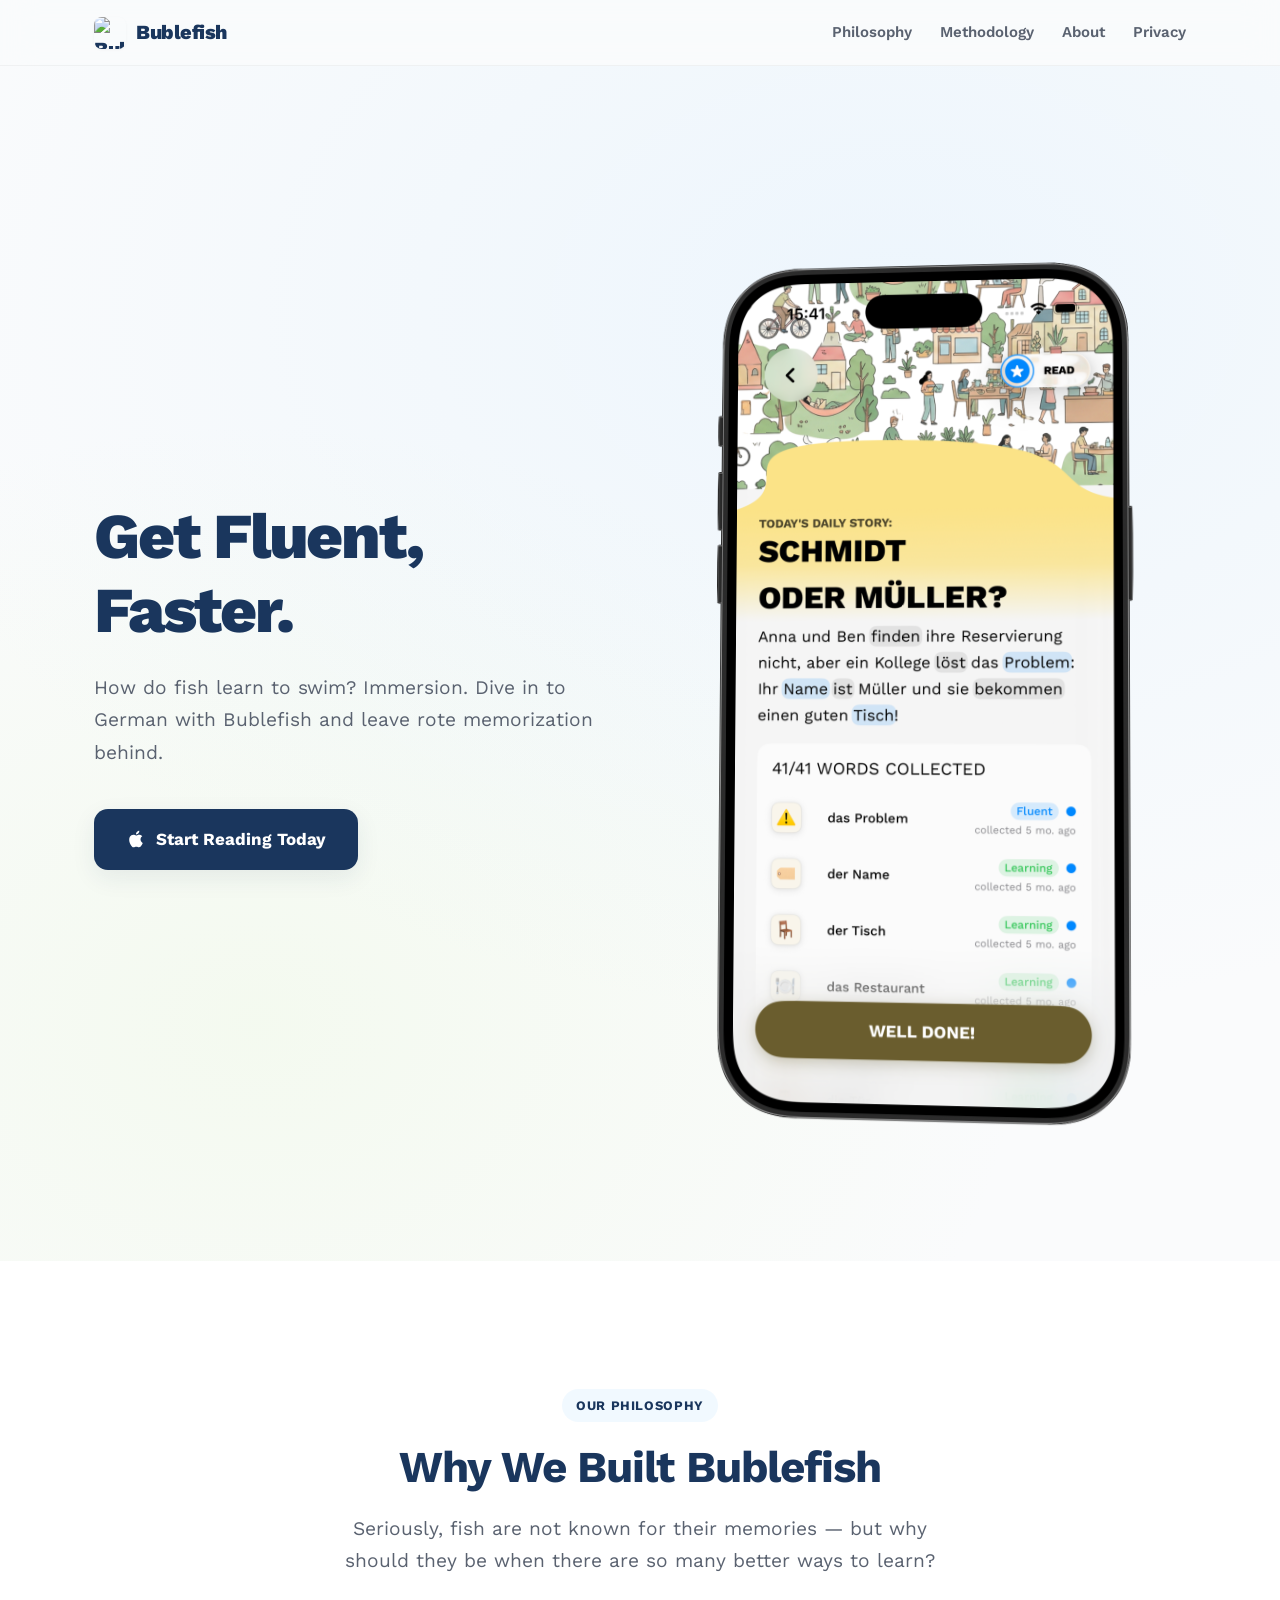
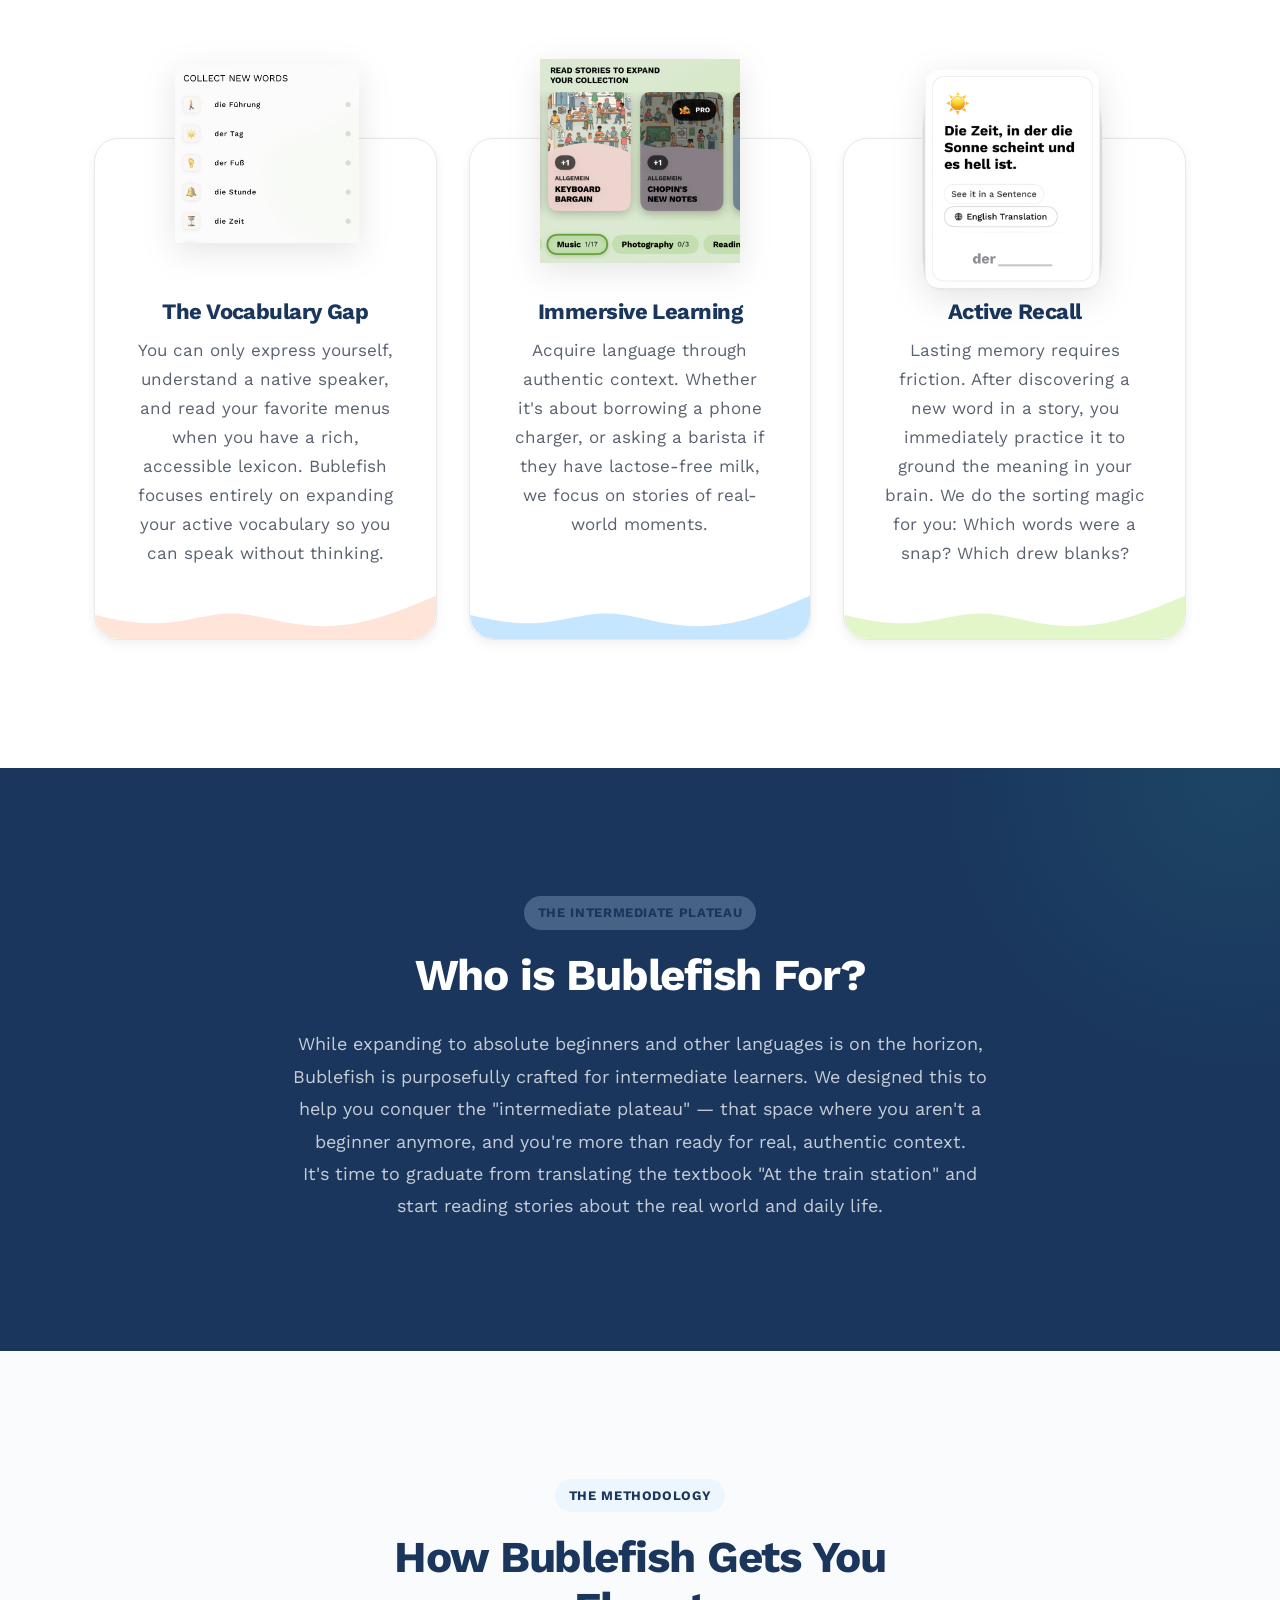
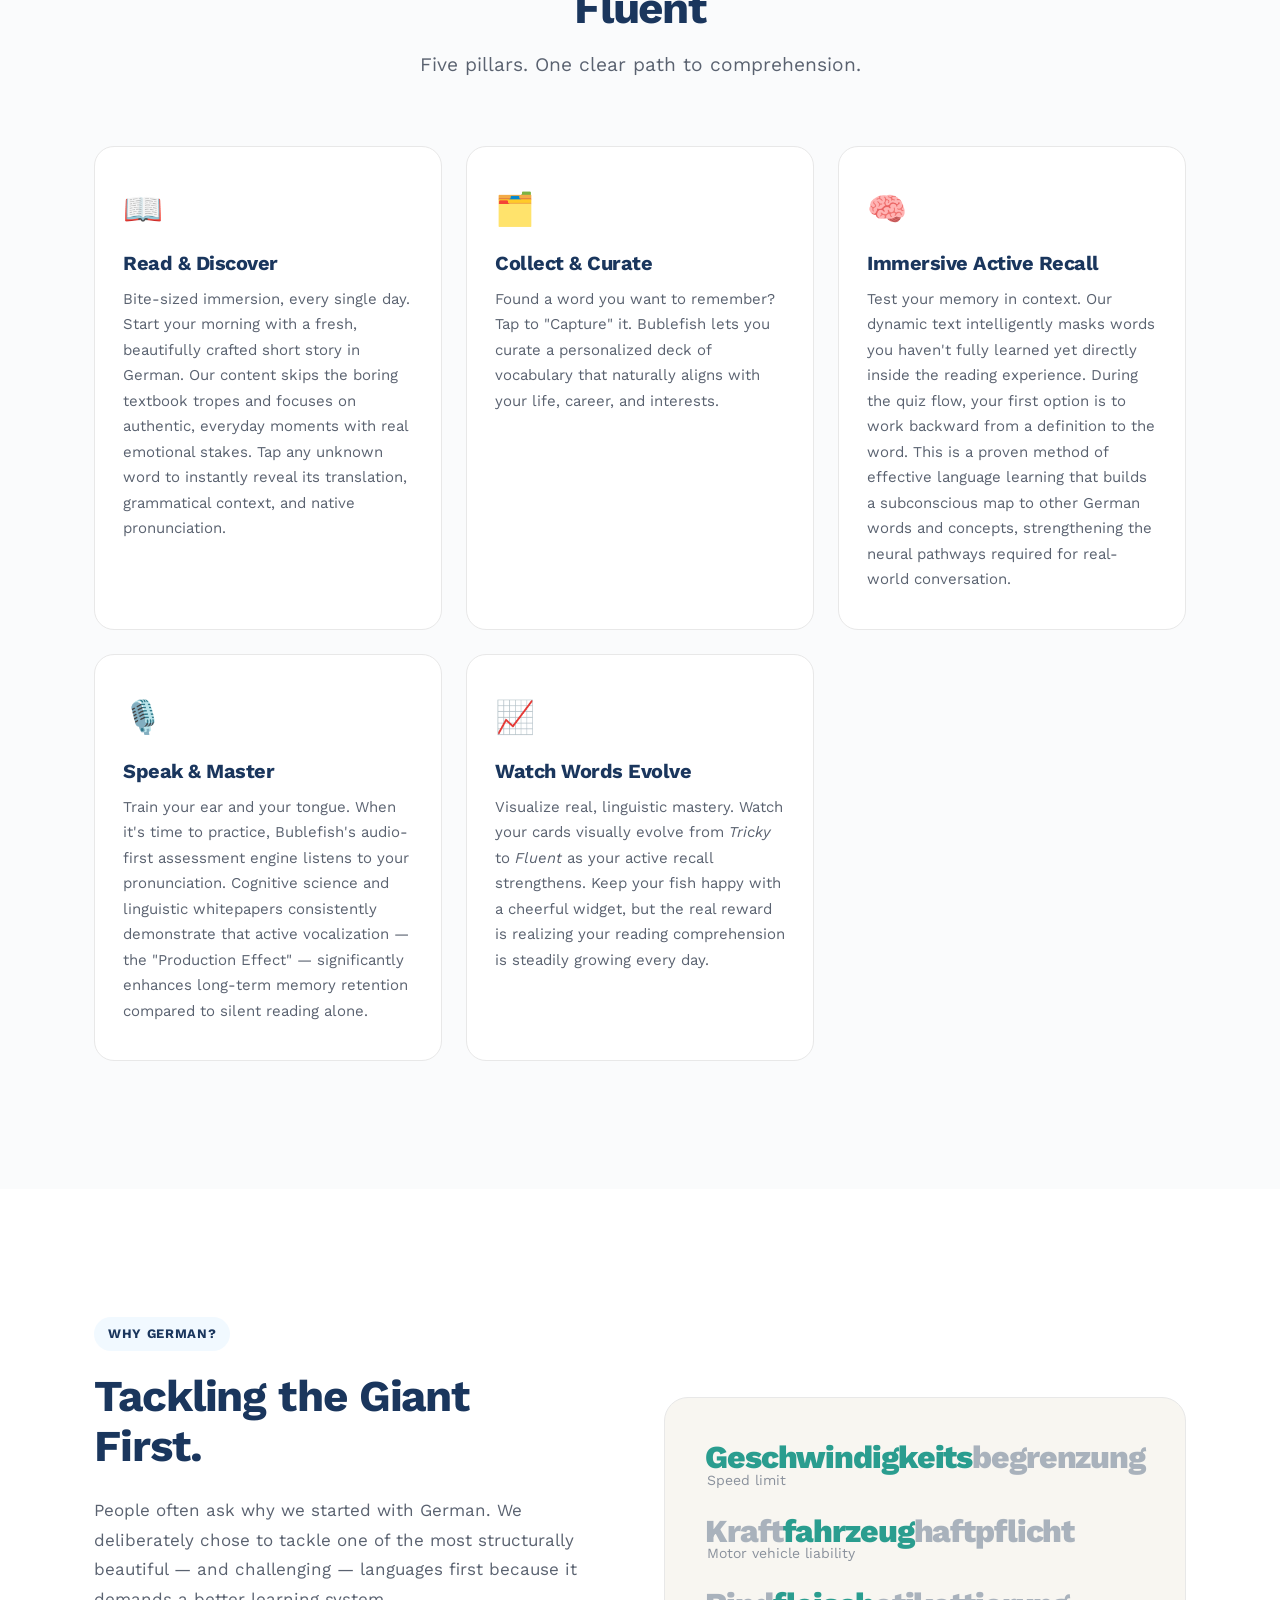
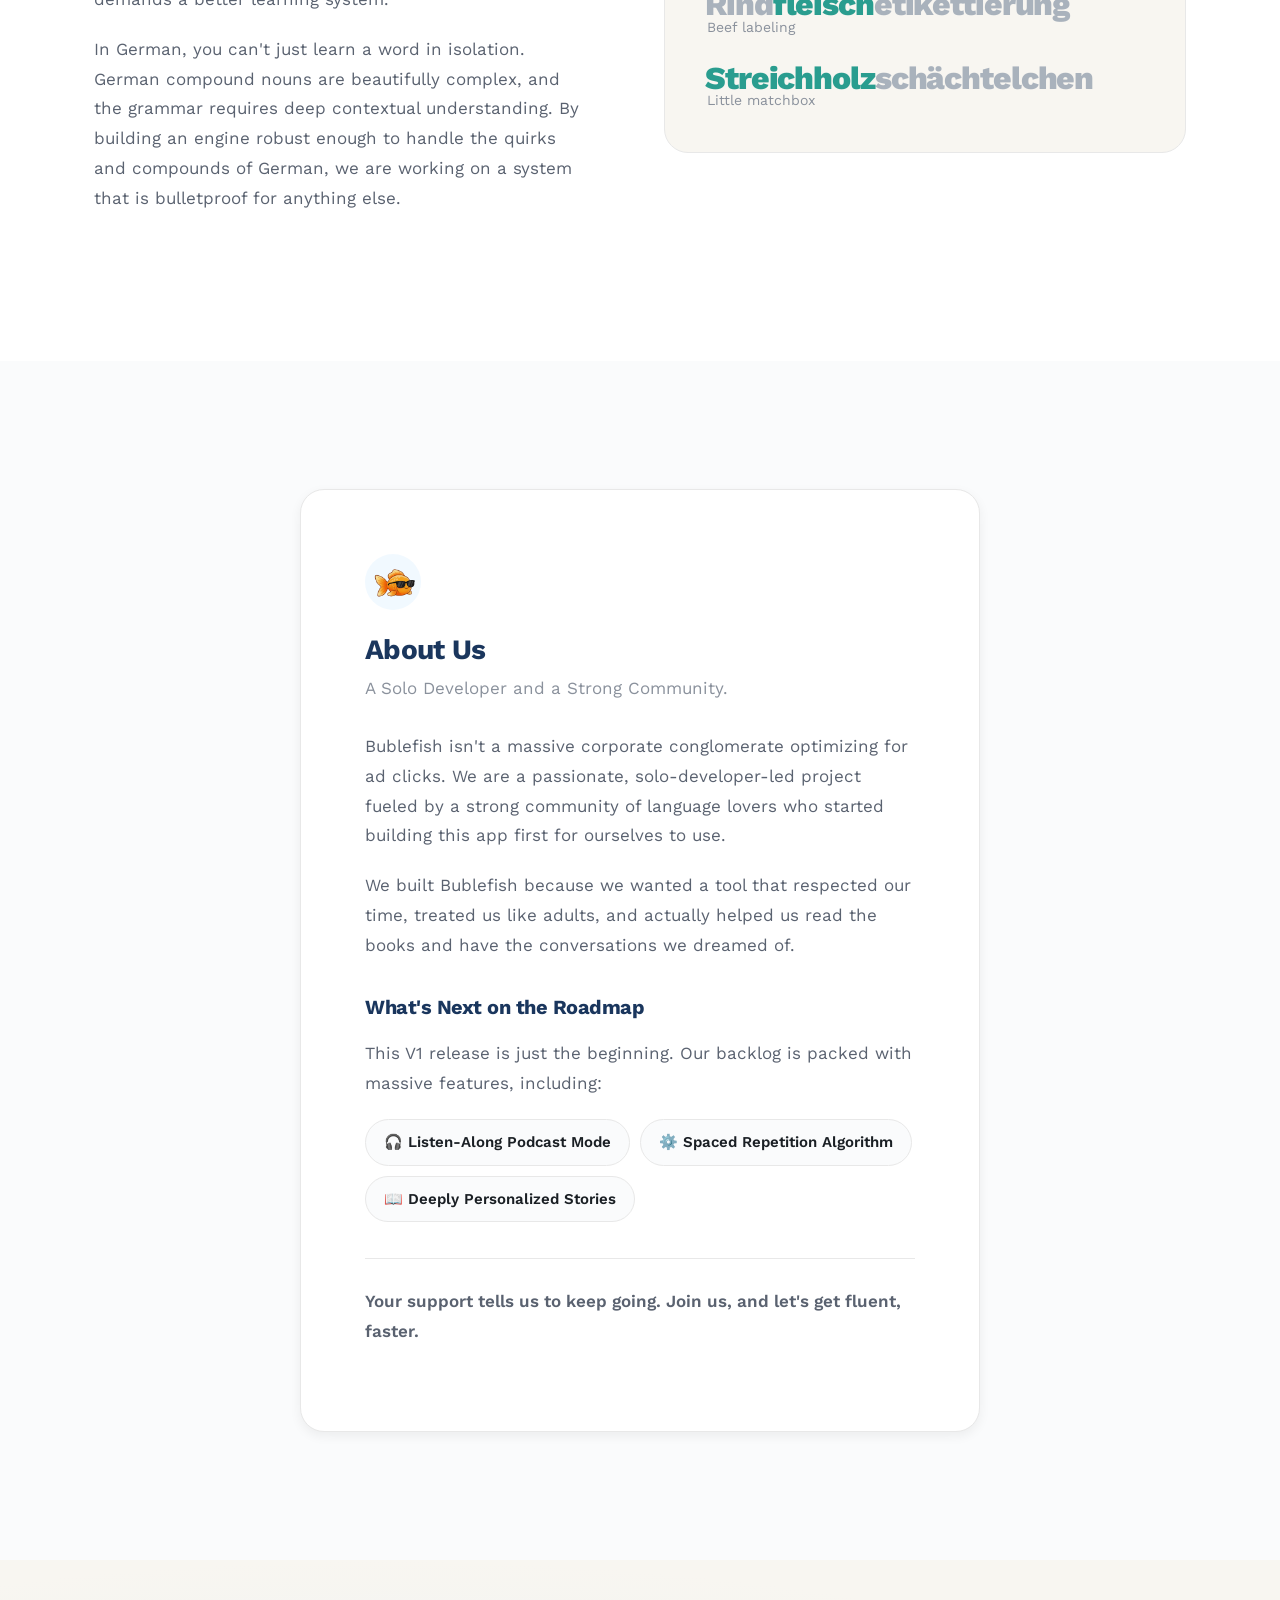
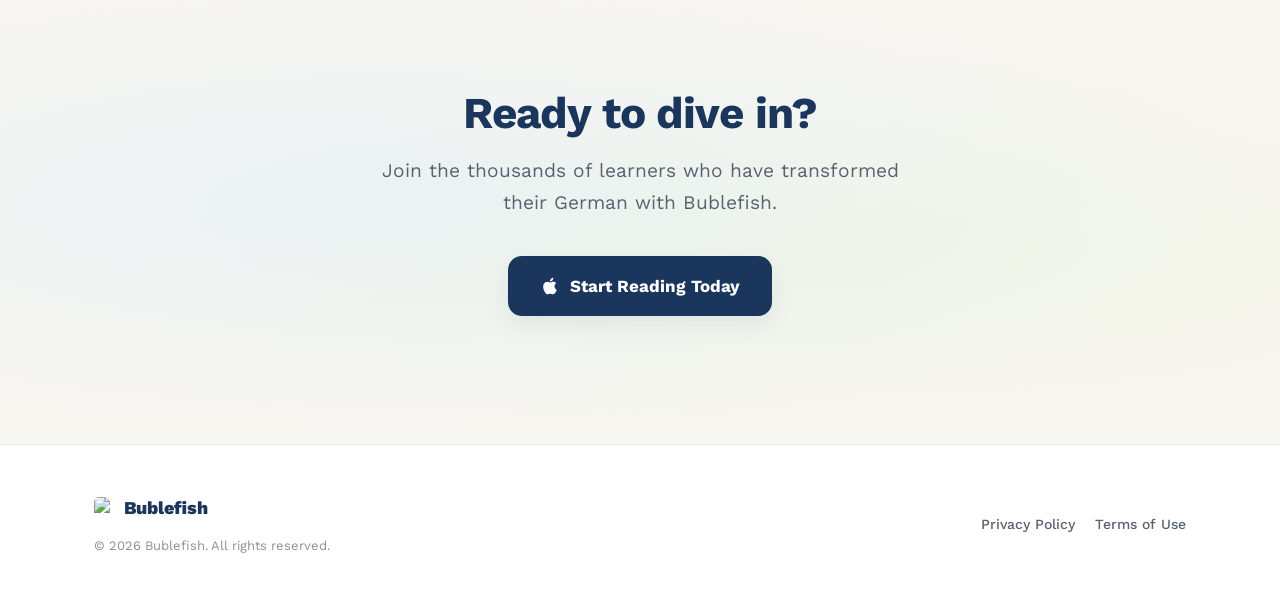
==== index.html @ 69a9c77b "small change to test IDE" ====
<!DOCTYPE html>
<html lang="en">
<head>
    <meta charset="UTF-8">
    <meta name="viewport" content="width=device-width, initial-scale=1.0">
    <title>Bublefish — Get Fluent, Faster.</title>
    <meta name="description" content="Build your German vocabulary effortlessly through beautiful daily stories, native audio, and immersive active recall.">
    <link rel="stylesheet" href="styles.css">
    <link rel="icon" href="icon.png" type="image/png">
</head>
<body>

    <!-- ════════════════════════════════════════════════════════
         HEADER
         ════════════════════════════════════════════════════════ -->
    <header>
        <div class="container header-container">
            <a href="/" class="logo">
                <img src="icon.png" alt="Bublefish" class="logo-icon">
                Bublefish
            </a>
            <nav class="nav-links">
                <a href="#philosophy">Philosophy</a>
                <a href="#methodology">Methodology</a>
                <a href="#about">About</a>
                <a href="privacy.html">Privacy</a>
            </nav>
        </div>
    </header>

    <!-- ════════════════════════════════════════════════════════
         1. HERO
         Clean, distraction-free. Large typography centered
         above a floating iPhone mockup showing a Daily Story
         book cover. Soft, elegant background gradient.
         ════════════════════════════════════════════════════════ -->
    <section class="hero">
        <div class="container hero-container">
            <div class="hero-content">
                <h1>Get Fluent, Faster.</h1>
                <p class="lead">How do fish learn to swim? Immersion. Dive in to German with Bublefish and leave rote memorization behind.</p>
                <a href="#download" class="btn-primary">
                    <svg viewBox="0 0 24 24" xmlns="http://www.w3.org/2000/svg"><path d="M18.71 19.5c-.83 1.24-1.71 2.45-3.05 2.47-1.34.03-1.77-.79-3.29-.79-1.53 0-2 .77-3.27.82-1.31.05-2.3-1.32-3.14-2.53C4.25 17 2.94 12.45 4.7 9.39c.87-1.52 2.43-2.48 4.12-2.51 1.28-.02 2.5.87 3.29.87.78 0 2.26-1.07 3.8-.91.65.03 2.47.26 3.64 1.98-.09.06-2.17 1.28-2.15 3.81.03 3.02 2.65 4.03 2.68 4.04-.03.07-.42 1.44-1.38 2.83M13 3.5c.73-.83 1.94-1.46 2.94-1.5.13 1.17-.34 2.35-1.04 3.19-.69.85-1.83 1.51-2.95 1.42-.15-1.15.41-2.35 1.05-3.11z"/></svg>
                    Start Reading Today
                </a>
            </div>

            <div class="hero-visual">
                <img src="WebsiteImage/BublefishHeroScreenshotwithDevice.png" alt="Bublefish app screenshot" class="hero-screenshot">
            </div>
        </div>
    </section>

    <!-- ════════════════════════════════════════════════════════
         2. OUR PHILOSOPHY
         Staggered zig-zag layout. Fish emojis as visuals,
         matched to their in-app emotional context.
         ════════════════════════════════════════════════════════ -->
    <section id="philosophy" class="philosophy">
        <div class="container">
            <div class="philosophy-intro">
                <span class="section-label">Our Philosophy</span>
                <h2>Why We Built Bublefish</h2>
                <p class="lead">Seriously, fish are not known for their memories — but why should they be when there are so many better ways to learn?</p>
            </div>

            <div class="philosophy-grid">
                <!-- The Vocabulary Gap -->
                <div class="philosophy-item item-peach">
                    <img src="WebsiteImage/TheVocabularyGap.png" class="card-breakout-img" alt="The Vocabulary Gap">
                    <h3>The Vocabulary Gap</h3>
                    <p> You can only express yourself, understand a native speaker, and read your favorite menus when you have a rich, accessible lexicon. Bublefish focuses entirely on expanding your active vocabulary so you can speak without thinking. </p> 
                </div>

                <!-- Immersive Learning -->
                <div class="philosophy-item item-blue">
                    <img src="WebsiteImage/ImmersiveLearning.png" class="card-breakout-img" alt="Immersive Learning">
                    <h3>Immersive Learning</h3>
                    <p>Acquire language through authentic context. Whether it's about borrowing a phone charger, or asking a barista if they have lactose-free milk, we focus on stories of real-world moments.</p>
                </div>

                <!-- Active Recall -->
                <div class="philosophy-item item-olive">
                    <img src="WebsiteImage/ActiveRecall.png" class="card-breakout-img" alt="Active Recall">
                    <h3>Active Recall</h3>
                    <p>Lasting memory requires friction. After discovering a new word in a story, you immediately practice it to ground the meaning in your brain. We do the sorting magic for you: Which words were a snap? Which drew blanks?</p>
                </div>
            </div>
        </div>
    </section>

    <!-- ════════════════════════════════════════════════════════
         4. WHO IS BUBLEFISH FOR?
         High-contrast dark section. Midnight background.
         Commands attention from the target audience.
         ════════════════════════════════════════════════════════ -->
    <section class="audience">
        <div class="container">
            <div class="audience-content">
                <span class="section-label">The Intermediate Plateau</span>
                <h2>Who is Bublefish For?</h2>
                <p>While expanding to absolute beginners and other languages is on the horizon, Bublefish is purposefully crafted for intermediate learners. We designed this to help you conquer the "intermediate plateau" — that space where you aren't a beginner anymore, and you're more than ready for real, authentic context.</p>
                <p>It's time to graduate from translating the textbook "At the train station" and start reading stories about the real world and daily life.</p>
            </div>
        </div>
    </section>

    <!-- ════════════════════════════════════════════════════════
         3. THE BUBLEFISH METHODOLOGY
         2×3 card grid. Each card features a relevant
         visual strip of in-app assets beneath the copy.
         ════════════════════════════════════════════════════════ -->
    <section id="methodology" class="methodology">
        <div class="container">
            <div class="methodology-intro">
                <span class="section-label">The Methodology</span>
                <h2>How Bublefish Gets You Fluent</h2>
                <p class="lead">Five pillars. One clear path to comprehension.</p>
            </div>

            <div class="method-grid">
                <!-- Card 1: Read & Discover -->
                <div class="method-card">
                    <span class="method-card-emoji">📖</span>
                    <h3>Read & Discover</h3>
                    <p>Bite-sized immersion, every single day. Start your morning with a fresh, beautifully crafted short story in German. Our content skips the boring textbook tropes and focuses on authentic, everyday moments with real emotional stakes. Tap any unknown word to instantly reveal its translation, grammatical context, and native pronunciation.</p>

                </div>

                <!-- Card 2: Collect & Curate -->
                <div class="method-card">
                    <span class="method-card-emoji">🗂️</span>
                    <h3>Collect & Curate</h3>
                    <p>Found a word you want to remember? Tap to "Capture" it. Bublefish lets you curate a personalized deck of vocabulary that naturally aligns with your life, career, and interests.</p>

                </div>

                <!-- Card 3: Immersive Active Recall -->
                <div class="method-card">
                    <span class="method-card-emoji">🧠</span>
                    <h3>Immersive Active Recall</h3>
                    <p>Test your memory in context. Our dynamic text intelligently masks words you haven't fully learned yet directly inside the reading experience. During the quiz flow, your first option is to work backward from a definition to the word. This is a proven method of effective language learning that builds a subconscious map to other German words and concepts, strengthening the neural pathways required for real-world conversation.</p>
                </div>

                <!-- Card 4: Speak & Master -->
                <div class="method-card">
                    <span class="method-card-emoji">🎙️</span>
                    <h3>Speak & Master</h3>
                    <p>Train your ear and your tongue. When it's time to practice, Bublefish's audio-first assessment engine listens to your pronunciation. Cognitive science and linguistic whitepapers consistently demonstrate that active vocalization — the "Production Effect" — significantly enhances long-term memory retention compared to silent reading alone.</p>
                </div>

                <!-- Card 5: Watch Words Evolve -->
                <div class="method-card">
                    <span class="method-card-emoji">📈</span>
                    <h3>Watch Words Evolve</h3>
                    <p>Visualize real, linguistic mastery. Watch your cards visually evolve from <em>Tricky</em> to <em>Fluent</em> as your active recall strengthens. Keep your fish happy with a cheerful widget, but the real reward is realizing your reading comprehension is steadily growing every day.</p>

                </div>
            </div>
        </div>
    </section>

    <!-- ════════════════════════════════════════════════════════
         5. WHY GERMAN?
         Text block paired with a typographic illustration
         of complex German compound nouns.
         ════════════════════════════════════════════════════════ -->
    <section class="why-german">
        <div class="container">
            <div class="why-german-layout">
                <div class="why-german-text">
                    <span class="section-label">Why German?</span>
                    <h2>Tackling the Giant First.</h2>
                    <p>People often ask why we started with German. We deliberately chose to tackle one of the most structurally beautiful — and challenging — languages first because it demands a better learning system.</p>
                    <p>In German, you can't just learn a word in isolation. German compound nouns are beautifully complex, and the grammar requires deep contextual understanding. By building an engine robust enough to handle the quirks and compounds of German, we are working on a system that is bulletproof for anything else.</p>
                </div>
                <div class="compound-words">
                    <div>
                        <div class="compound-word"><em>Geschwindigkeits</em><span>begrenzung</span></div>
                        <div class="compound-caption">Speed limit</div>
                    </div>
                    <div>
                        <div class="compound-word"><span>Kraft</span><em>fahrzeug</em><span>haftpflicht</span></div>
                        <div class="compound-caption">Motor vehicle liability</div>
                    </div>
                    <div>
                        <div class="compound-word"><span>Rind</span><em>fleisch</em><span>etikettierung</span></div>
                        <div class="compound-caption">Beef labeling</div>
                    </div>
                    <div>
                        <div class="compound-word"><em>Streichholz</em><span>schächtelchen</span></div>
                        <div class="compound-caption">Little matchbox</div>
                    </div>
                </div>
            </div>
        </div>
    </section>

    <!-- ════════════════════════════════════════════════════════
         6. ABOUT US — THE MANIFESTO
         Personal, letter-style format. Small avatar.
         Clean, text-heavy section that builds trust.
         Roadmap as floating pills.
         ════════════════════════════════════════════════════════ -->
    <section id="about" class="manifesto">
        <div class="container">
            <div class="manifesto-letter">
                <img src="assets/Cool.png" alt="Bublefish — the Cool fish" class="manifesto-avatar">
                <h2>About Us</h2>
                <p class="subtitle">A Solo Developer and a Strong Community.</p>

                <p>Bublefish isn't a massive corporate conglomerate optimizing for ad clicks. We are a passionate, solo-developer-led project fueled by a strong community of language lovers who started building this app first for ourselves to use.</p>

                <p>We built Bublefish because we wanted a tool that respected our time, treated us like adults, and actually helped us read the books and have the conversations we dreamed of.</p>

                <h3>What's Next on the Roadmap</h3>
                <p>This V1 release is just the beginning. Our backlog is packed with massive features, including:</p>

                <ul class="roadmap-pills">
                    <li>🎧 Listen-Along Podcast Mode</li>
                    <li>⚙️ Spaced Repetition Algorithm</li>
                    <li>📖 Deeply Personalized Stories</li>
                </ul>

                <p class="manifesto-closing">Your support tells us to keep going. Join us, and let's get fluent, faster.</p>
            </div>
        </div>
    </section>

    <!-- ════════════════════════════════════════════════════════
         FINAL CTA
         ════════════════════════════════════════════════════════ -->
    <section id="download" class="cta-section">
        <div class="container">
            <div class="cta-content">
                <h2>Ready to dive in?</h2>
                <p class="lead">Join the thousands of learners who have transformed their German with Bublefish.</p>
                <a href="#" class="btn-primary">
                    <svg viewBox="0 0 24 24" xmlns="http://www.w3.org/2000/svg"><path d="M18.71 19.5c-.83 1.24-1.71 2.45-3.05 2.47-1.34.03-1.77-.79-3.29-.79-1.53 0-2 .77-3.27.82-1.31.05-2.3-1.32-3.14-2.53C4.25 17 2.94 12.45 4.7 9.39c.87-1.52 2.43-2.48 4.12-2.51 1.28-.02 2.5.87 3.29.87.78 0 2.26-1.07 3.8-.91.65.03 2.47.26 3.64 1.98-.09.06-2.17 1.28-2.15 3.81.03 3.02 2.65 4.03 2.68 4.04-.03.07-.42 1.44-1.38 2.83M13 3.5c.73-.83 1.94-1.46 2.94-1.5.13 1.17-.34 2.35-1.04 3.19-.69.85-1.83 1.51-2.95 1.42-.15-1.15.41-2.35 1.05-3.11z"/></svg>
                    Start Reading Today
                </a>
            </div>
        </div>
    </section>

    <!-- ════════════════════════════════════════════════════════
         FOOTER
         ════════════════════════════════════════════════════════ -->
    <footer>
        <div class="container footer-container">
            <div class="footer-left">
                <div class="footer-logo">
                    <img src="icon.png" alt="Bublefish" class="footer-icon">
                    Bublefish
                </div>
                <p>&copy; 2026 Bublefish. All rights reserved.</p>
            </div>
            <div class="footer-links">
                <a href="privacy.html">Privacy Policy</a>
                <a href="#">Terms of Use</a>
            </div>
        </div>
    </footer>

    <script>
        document.addEventListener('DOMContentLoaded', () => {
            const heroSection = document.querySelector('.hero');
            const heroScreenshot = document.querySelector('.hero-screenshot');
            
            if (heroSection && heroScreenshot) {
                // Initial static tilt
                heroScreenshot.style.transform = 'rotateY(-4deg) rotateX(2deg)';
                heroScreenshot.style.transition = 'transform 0.1s ease-out';
                
                heroSection.addEventListener('mousemove', (e) => {
                    const rect = heroSection.getBoundingClientRect();
                    const x = e.clientX - rect.left;
                    const y = e.clientY - rect.top;
                    
                    const centerX = rect.width / 2;
                    const centerY = rect.height / 2;
                    
                    // Calculate rotation based on mouse position relative to center
                    // Limiting max rotation to a subtle degree
                    const rotateX = ((y - centerY) / centerY) * -10; // Invert Y
                    const rotateY = ((x - centerX) / centerX) * 10;
                    
                    heroScreenshot.style.transform = `perspective(1200px) rotateX(${rotateX}deg) rotateY(${rotateY}deg)`;
                });
                
                heroSection.addEventListener('mouseleave', () => {
                    heroScreenshot.style.transition = 'transform 0.6s ease';
                    heroScreenshot.style.transform = 'perspective(1200px) rotateY(-4deg) rotateX(2deg)';
                    
                    setTimeout(() => {
                        heroScreenshot.style.transition = 'transform 0.1s ease-out';
                    }, 600);
                });
            }
        });
    </script>
</body>
</html>
---- styles.css ----
@import url('https://fonts.googleapis.com/css2?family=Work+Sans:wght@400;500;600;700;800&display=swap');

/* ============================================================
   DESIGN TOKENS
   ============================================================ */
:root {
    /* Brand Palette — Pastel + Midnight */
    --white: #FFFFFF;
    --off-white: #FAFBFC;
    --bg-warm: #F8F6F1;
    --card-stroke: #E8E8E8;
    --text-primary: #1A1F24;
    --text-secondary: #5A6270;
    --text-tertiary: #8A919C;

    --pale-blue: #C6E5FF;
    --pale-blue-muted: rgba(198, 229, 255, 0.25);
    --olive: #E2F6CA;
    --olive-muted: rgba(226, 246, 202, 0.25);
    --peach: #FFE5D9;
    --peach-muted: rgba(255, 229, 217, 0.2);
    --lavender: #FFDFFD;
    --lavender-muted: rgba(255, 223, 253, 0.2);

    --midnight: #1A365D;
    --midnight-deep: #0F2240;
    --teal: #2A9D8F;

    /* Shadows */
    --shadow-xs: 0 1px 3px rgba(0,0,0,0.04);
    --shadow-sm: 0 4px 12px rgba(0,0,0,0.06);
    --shadow-md: 0 8px 24px rgba(26, 54, 93, 0.08);
    --shadow-lg: 0 16px 48px rgba(26, 54, 93, 0.12);
    --shadow-xl: 0 24px 64px rgba(26, 54, 93, 0.16);

    /* Typography */
    --font: 'Work Sans', -apple-system, BlinkMacSystemFont, 'Segoe UI', sans-serif;
    --tracking-tight: -0.025em;
    --tracking-tighter: -0.035em;

    /* Layout */
    --max-w: 1140px;
    --max-w-narrow: 720px;
    --section-pad: clamp(80px, 10vw, 140px);
}

/* ============================================================
   RESET & BASE
   ============================================================ */
*, *::before, *::after { box-sizing: border-box; margin: 0; padding: 0; }

html { scroll-behavior: smooth; }

body {
    font-family: var(--font);
    background: var(--off-white);
    color: var(--text-primary);
    line-height: 1.65;
    -webkit-font-smoothing: antialiased;
    -moz-osx-font-smoothing: grayscale;
    overflow-x: hidden;
}

img { display: block; max-width: 100%; height: auto; }

a { color: inherit; text-decoration: none; transition: color 0.2s; }

/* ============================================================
   TYPOGRAPHY
   ============================================================ */
h1, h2, h3, h4 {
    font-weight: 700;
    letter-spacing: var(--tracking-tight);
    line-height: 1.15;
    color: var(--midnight);
}

h1 {
    font-size: clamp(2.75rem, 5vw, 4.25rem);
    font-weight: 800;
    letter-spacing: var(--tracking-tighter);
}

h2 {
    font-size: clamp(2rem, 3.5vw, 2.75rem);
}

h3 {
    font-size: 1.375rem;
    font-weight: 700;
}

.text-secondary { color: var(--text-secondary); }

.lead {
    font-size: clamp(1.125rem, 1.5vw, 1.3rem);
    color: var(--text-secondary);
    line-height: 1.7;
}

/* ============================================================
   LAYOUT
   ============================================================ */
.container {
    max-width: var(--max-w);
    margin: 0 auto;
    padding: 0 24px;
}

.container--narrow {
    max-width: var(--max-w-narrow);
    margin: 0 auto;
    padding: 0 24px;
}

.section-label {
    display: inline-flex;
    align-items: center;
    font-size: 0.8125rem;
    font-weight: 700;
    letter-spacing: 0.05em;
    text-transform: uppercase;
    color: var(--midnight);
    background: var(--pale-blue-muted);
    padding: 6px 14px;
    border-radius: 999px;
    margin-bottom: 20px;
}

/* ============================================================
   HEADER
   ============================================================ */
header {
    position: sticky;
    top: 0;
    z-index: 100;
    padding: 16px 0;
    background: rgba(250, 251, 252, 0.85);
    backdrop-filter: blur(16px) saturate(180%);
    -webkit-backdrop-filter: blur(16px) saturate(180%);
    border-bottom: 1px solid rgba(0,0,0,0.04);
}

.header-container {
    display: flex;
    justify-content: space-between;
    align-items: center;
}

.logo {
    display: flex;
    align-items: center;
    gap: 10px;
    font-weight: 800;
    font-size: 1.25rem;
    letter-spacing: -0.5px;
    color: var(--midnight);
}

.logo-icon {
    width: 32px;
    height: 32px;
    border-radius: 8px;
    box-shadow: var(--shadow-xs);
}

.nav-links { display: flex; gap: 28px; }

.nav-links a {
    font-weight: 600;
    font-size: 0.9375rem;
    color: var(--text-secondary);
    transition: color 0.2s;
}

.nav-links a:hover { color: var(--midnight); }

/* ============================================================
   BUTTONS
   ============================================================ */
.btn-primary {
    display: inline-flex;
    align-items: center;
    justify-content: center;
    gap: 10px;
    background: var(--midnight);
    color: var(--white);
    font-family: var(--font);
    font-weight: 700;
    font-size: 1.0625rem;
    padding: 16px 32px;
    border-radius: 14px;
    border: none;
    cursor: pointer;
    box-shadow: var(--shadow-md);
    transition: all 0.3s cubic-bezier(0.25, 0.8, 0.25, 1);
    text-decoration: none;
}

.btn-primary:hover {
    background: var(--midnight-deep);
    transform: translateY(-2px);
    box-shadow: var(--shadow-lg);
    color: var(--white);
}

.btn-primary svg {
    width: 20px;
    height: 20px;
    fill: currentColor;
}

/* ============================================================
   HERO
   ============================================================ */
.hero {
    padding: clamp(60px, 10vw, 120px) 0 clamp(40px, 6vw, 80px);
    background:
        radial-gradient(ellipse 80% 60% at 70% 20%, var(--pale-blue-muted), transparent),
        radial-gradient(ellipse 60% 50% at 20% 80%, var(--olive-muted), transparent),
        var(--off-white);
}

.hero-container {
    display: flex;
    align-items: center;
    justify-content: space-between;
    gap: 40px;
}

.hero-content {
    flex: 1;
    max-width: 580px;
}

.hero h1 { margin-bottom: 24px; }

.hero .lead {
    margin-bottom: 40px;
}

.hero-visual {
    flex: 1;
    display: flex;
    justify-content: center;
    perspective: 1200px;
}

.hero-mockup {
    position: relative;
    width: 280px;
    height: 560px;
    background: var(--midnight);
    border-radius: 40px;
    padding: 12px;
    box-shadow: var(--shadow-xl);
    transform: rotateY(-4deg) rotateX(2deg);
    transition: transform 0.6s ease;
}

.hero-mockup:hover {
    transform: rotateY(0deg) rotateX(0deg);
}

.hero-mockup-screen {
    width: 100%;
    height: 100%;
    border-radius: 30px;
    overflow: hidden;
    background: var(--bg-warm);
    display: flex;
    align-items: center;
    justify-content: center;
}

.hero-mockup-screen img {
    width: 100%;
    height: 100%;
    object-fit: cover;
}

.hero-fish-float {
    position: absolute;
    width: 120px;
    height: 120px;
    bottom: -30px;
    right: -40px;
    animation: float 4s ease-in-out infinite;
    filter: drop-shadow(0 8px 16px rgba(0,0,0,0.12));
    z-index: 2;
}

@keyframes float {
    0%, 100% { transform: translateY(0) rotate(-5deg); }
    50% { transform: translateY(-12px) rotate(3deg); }
}

/* ============================================================
   PHILOSOPHY — ZIG-ZAG
   ============================================================ */
.philosophy {
    padding: var(--section-pad) 0;
    background: var(--white);
}

.philosophy-intro {
    text-align: center;
    max-width: 640px;
    margin: 0 auto 80px;
}

.philosophy-intro h2 { margin-bottom: 20px; }

.philosophy-grid {
    display: grid;
    grid-template-columns: repeat(3, 1fr);
    gap: 32px;
}

.philosophy-item {
    background: var(--white);
    padding: 160px 40px 72px 40px; /* Increased top padding to clear tall images */
    border-radius: 24px;
    border: 1px solid var(--card-stroke);
    box-shadow: var(--shadow-sm);
    position: relative;
    text-align: center;
    margin-top: 80px; /* Push down grid to make room for taller top breakout */
}

.card-breakout-img {
    position: absolute;
    top: -80px; /* Move image higher up */
    left: 50%;
    transform: translateX(-50%);
    width: 200px;
    height: auto;
    z-index: 5;
    filter: drop-shadow(0 8px 16px rgba(0,0,0,0.1));
    pointer-events: none;
}

.philosophy-item::after {
    content: '';
    position: absolute;
    bottom: 0;
    left: 0;
    right: 0;
    height: 48px;
    border-bottom-left-radius: 24px;
    border-bottom-right-radius: 24px;
    -webkit-mask-image: url("data:image/svg+xml,%3Csvg xmlns='http://www.w3.org/2000/svg' viewBox='0 0 1440 320' preserveAspectRatio='none'%3E%3Cpath d='M0,160L48,176C96,192,192,224,288,213.3C384,203,480,149,576,149.3C672,149,768,203,864,224C960,245,1056,235,1152,197.3C1248,160,1344,96,1392,64L1440,32L1440,320L1392,320C1344,320,1248,320,1152,320C1056,320,960,320,864,320C768,320,672,320,576,320C480,320,384,320,288,320C192,320,96,320,48,320L0,320Z'/%3E%3C/svg%3E");
    -webkit-mask-size: 100% 100%;
    mask-image: url("data:image/svg+xml,%3Csvg xmlns='http://www.w3.org/2000/svg' viewBox='0 0 1440 320' preserveAspectRatio='none'%3E%3Cpath d='M0,160L48,176C96,192,192,224,288,213.3C384,203,480,149,576,149.3C672,149,768,203,864,224C960,245,1056,235,1152,197.3C1248,160,1344,96,1392,64L1440,32L1440,320L1392,320C1344,320,1248,320,1152,320C1056,320,960,320,864,320C768,320,672,320,576,320C480,320,384,320,288,320C192,320,96,320,48,320L0,320Z'/%3E%3C/svg%3E");
    mask-size: 100% 100%;
}

.item-peach::after { background-color: var(--peach); }
.item-blue::after { background-color: var(--pale-blue); }
.item-olive::after { background-color: var(--olive); }

.philosophy-item h3 {
    font-size: 1.375rem;
    margin-bottom: 12px;
}

.philosophy-item p {
    font-size: 1.0625rem;
    color: var(--text-secondary);
    line-height: 1.7;
}



/* Philosophy Callout Banner */
.callout-banner {
    margin-top: 80px;
    padding: 48px 40px;
    background: linear-gradient(135deg, var(--pale-blue-muted), var(--olive-muted));
    border-radius: 24px;
    text-align: center;
    border: 1px solid rgba(198, 229, 255, 0.3);
}

.callout-banner p {
    font-size: clamp(1.25rem, 2vw, 1.5rem);
    font-weight: 600;
    color: var(--midnight);
    line-height: 1.5;
    max-width: 700px;
    margin: 0 auto;
}

/* ============================================================
   METHODOLOGY — 2×3 CARD GRID
   ============================================================ */
.methodology {
    padding: var(--section-pad) 0;
    background: var(--off-white);
}

.methodology-intro {
    text-align: center;
    max-width: 600px;
    margin: 0 auto 64px;
}

.methodology-intro h2 { margin-bottom: 16px; }

.method-grid {
    display: grid;
    grid-template-columns: repeat(3, 1fr);
    gap: 24px;
}

.method-card {
    background: var(--white);
    border: 1px solid var(--card-stroke);
    border-radius: 20px;
    padding: 36px 28px;
    transition: transform 0.3s ease, box-shadow 0.3s ease;
    position: relative;
    overflow: hidden;
}

.method-card::before {
    content: '';
    position: absolute;
    top: 0;
    left: 0;
    right: 0;
    height: 4px;
    border-radius: 20px 20px 0 0;
    opacity: 0;
    transition: opacity 0.3s;
}

.method-card:hover {
    transform: translateY(-6px);
    box-shadow: var(--shadow-md);
}

.method-card:hover::before { opacity: 1; }

.method-card:nth-child(1)::before { background: var(--pale-blue); }
.method-card:nth-child(2)::before { background: var(--olive); }
.method-card:nth-child(3)::before { background: var(--peach); }
.method-card:nth-child(4)::before { background: var(--lavender); }
.method-card:nth-child(5)::before { background: var(--teal); }

.method-card-emoji {
    font-size: 2rem;
    margin-bottom: 16px;
    display: block;
}

.method-card h3 {
    font-size: 1.25rem;
    margin-bottom: 12px;
    color: var(--midnight);
}

.method-card p {
    font-size: 0.9375rem;
    color: var(--text-secondary);
    line-height: 1.7;
}

/* Span the last card across center if odd count */
.method-card:nth-child(5) {
    grid-column: 2 / 3;
}

/* Visual strip inside cards */
.method-card-strip {
    display: flex;
    gap: 8px;
    margin-top: 20px;
    overflow: hidden;
    border-radius: 12px;
}

.method-card-strip img {
    width: 56px;
    height: 56px;
    border-radius: 10px;
    object-fit: cover;
    box-shadow: var(--shadow-xs);
}

/* ============================================================
   AUDIENCE — DARK SECTION
   ============================================================ */
.audience {
    padding: var(--section-pad) 0;
    background: var(--midnight);
    color: var(--white);
    position: relative;
    overflow: hidden;
}

.audience::before {
    content: '';
    position: absolute;
    top: -50%;
    right: -20%;
    width: 600px;
    height: 600px;
    background: radial-gradient(circle, rgba(42, 157, 143, 0.15), transparent 70%);
    pointer-events: none;
}

.audience-content {
    max-width: 700px;
    margin: 0 auto;
    text-align: center;
}

.audience h2 {
    color: var(--white);
    margin-bottom: 28px;
}

.audience p {
    font-size: 1.125rem;
    color: rgba(255, 255, 255, 0.75);
    line-height: 1.8;
}



/* ============================================================
   WHY GERMAN — TYPOGRAPHY SECTION
   ============================================================ */
.why-german {
    padding: var(--section-pad) 0;
    background: var(--white);
}

.why-german-layout {
    display: grid;
    grid-template-columns: 1fr 1fr;
    gap: 80px;
    align-items: center;
}

.why-german-text h2 { margin-bottom: 24px; }

.why-german-text p {
    font-size: 1.0625rem;
    color: var(--text-secondary);
    line-height: 1.75;
    margin-bottom: 20px;
}

.compound-words {
    display: flex;
    flex-direction: column;
    gap: 20px;
    padding: 40px;
    background: var(--bg-warm);
    border-radius: 24px;
    border: 1px solid var(--card-stroke);
}

.compound-word {
    font-size: clamp(1.5rem, 2.5vw, 2.25rem);
    font-weight: 800;
    letter-spacing: var(--tracking-tighter);
    color: var(--midnight);
    line-height: 1.2;
}

.compound-word span {
    opacity: 0.35;
}

.compound-word em {
    font-style: normal;
    color: var(--teal);
    opacity: 1;
}

.compound-caption {
    font-size: 0.875rem;
    color: var(--text-tertiary);
    margin-top: -8px;
    padding-left: 2px;
}

/* ============================================================
   MANIFESTO — ABOUT US
   ============================================================ */
.manifesto {
    padding: var(--section-pad) 0;
    background: var(--off-white);
}

.manifesto-letter {
    max-width: 680px;
    margin: 0 auto;
    background: var(--white);
    border: 1px solid var(--card-stroke);
    border-radius: 24px;
    padding: clamp(36px, 5vw, 64px);
    box-shadow: var(--shadow-sm);
}

.manifesto-avatar {
    width: 56px;
    height: 56px;
    border-radius: 50%;
    object-fit: contain;
    margin-bottom: 24px;
    background: var(--pale-blue-muted);
    padding: 4px;
}

.manifesto-letter h2 { margin-bottom: 8px; font-size: 1.75rem; }

.manifesto-letter .subtitle {
    font-size: 1.0625rem;
    color: var(--text-tertiary);
    margin-bottom: 28px;
}

.manifesto-letter p {
    font-size: 1.0625rem;
    color: var(--text-secondary);
    line-height: 1.75;
    margin-bottom: 20px;
}

.manifesto-letter h3 {
    font-size: 1.25rem;
    margin-top: 36px;
    margin-bottom: 20px;
}

/* Roadmap Pills */
.roadmap-pills {
    display: flex;
    flex-wrap: wrap;
    gap: 10px;
    margin-top: 20px;
    list-style: none;
}

.roadmap-pills li {
    display: inline-flex;
    align-items: center;
    gap: 8px;
    padding: 10px 18px;
    background: var(--off-white);
    border: 1px solid var(--card-stroke);
    border-radius: 999px;
    font-size: 0.9375rem;
    font-weight: 600;
    color: var(--text-primary);
    white-space: nowrap;
}

.manifesto-closing {
    margin-top: 36px;
    padding-top: 28px;
    border-top: 1px solid var(--card-stroke);
    font-size: 1.0625rem;
    font-weight: 600;
    color: var(--midnight);
}

/* ============================================================
   FINAL CTA
   ============================================================ */
.cta-section {
    padding: var(--section-pad) 0;
    background:
        radial-gradient(ellipse 70% 50% at 30% 50%, var(--pale-blue-muted), transparent),
        radial-gradient(ellipse 60% 40% at 70% 60%, var(--olive-muted), transparent),
        var(--bg-warm);
    text-align: center;
}

.cta-content {
    max-width: 560px;
    margin: 0 auto;
}

.cta-content h2 { margin-bottom: 16px; }

.cta-content .lead { margin-bottom: 36px; }

/* ============================================================
   FOOTER
   ============================================================ */
footer {
    padding: 48px 0 36px;
    background: var(--white);
    border-top: 1px solid var(--card-stroke);
}

.footer-container {
    display: flex;
    justify-content: space-between;
    align-items: center;
    flex-wrap: wrap;
    gap: 24px;
}

.footer-left { display: flex; flex-direction: column; gap: 12px; }

.footer-logo {
    display: flex;
    align-items: center;
    gap: 8px;
    font-weight: 800;
    font-size: 1.125rem;
    color: var(--midnight);
}

.footer-icon { width: 22px; height: 22px; border-radius: 5px; }

.footer-left p { margin: 0; font-size: 0.8125rem; color: var(--text-tertiary); }

.footer-links { display: flex; gap: 20px; }

.footer-links a {
    font-size: 0.875rem;
    font-weight: 500;
    color: var(--text-secondary);
}

.footer-links a:hover { color: var(--midnight); }

/* ============================================================
   PRIVACY PAGE
   ============================================================ */
.privacy-content {
    padding: 60px 0;
    max-width: 800px;
    margin: 0 auto;
}

.privacy-content h1 {
    font-size: 2.5rem;
    margin-bottom: 16px;
}

.privacy-content h2 {
    font-size: 1.5rem;
    margin-top: 40px;
    margin-bottom: 16px;
    font-weight: 600;
}

.privacy-content p, .privacy-content li {
    font-size: 1rem;
    color: var(--text-secondary);
    margin-bottom: 16px;
}

.privacy-content ul {
    margin-left: 24px;
    margin-bottom: 24px;
}

/* ============================================================
   RESPONSIVE
   ============================================================ */
@media (max-width: 900px) {
    .hero-container {
        flex-direction: column;
        text-align: center;
    }
    .method-grid {
        grid-template-columns: repeat(2, 1fr);
    }
    .method-card:nth-child(5) {
        grid-column: auto;
    }
    .why-german-layout {
        grid-template-columns: 1fr;
        gap: 48px;
    }
    .philosophy-grid {
        grid-template-columns: 1fr;
    }
}

@media (max-width: 640px) {
    .method-grid {
        grid-template-columns: 1fr;
    }
    .hero-mockup {
        width: 240px;
        height: 480px;
    }
    .compound-words { padding: 24px; }
    .manifesto-letter { padding: 28px; }
    .nav-links { gap: 16px; }
    .nav-links a { font-size: 0.875rem; }
    .callout-banner { padding: 32px 24px; }
    .footer-container { flex-direction: column; align-items: flex-start; }
}
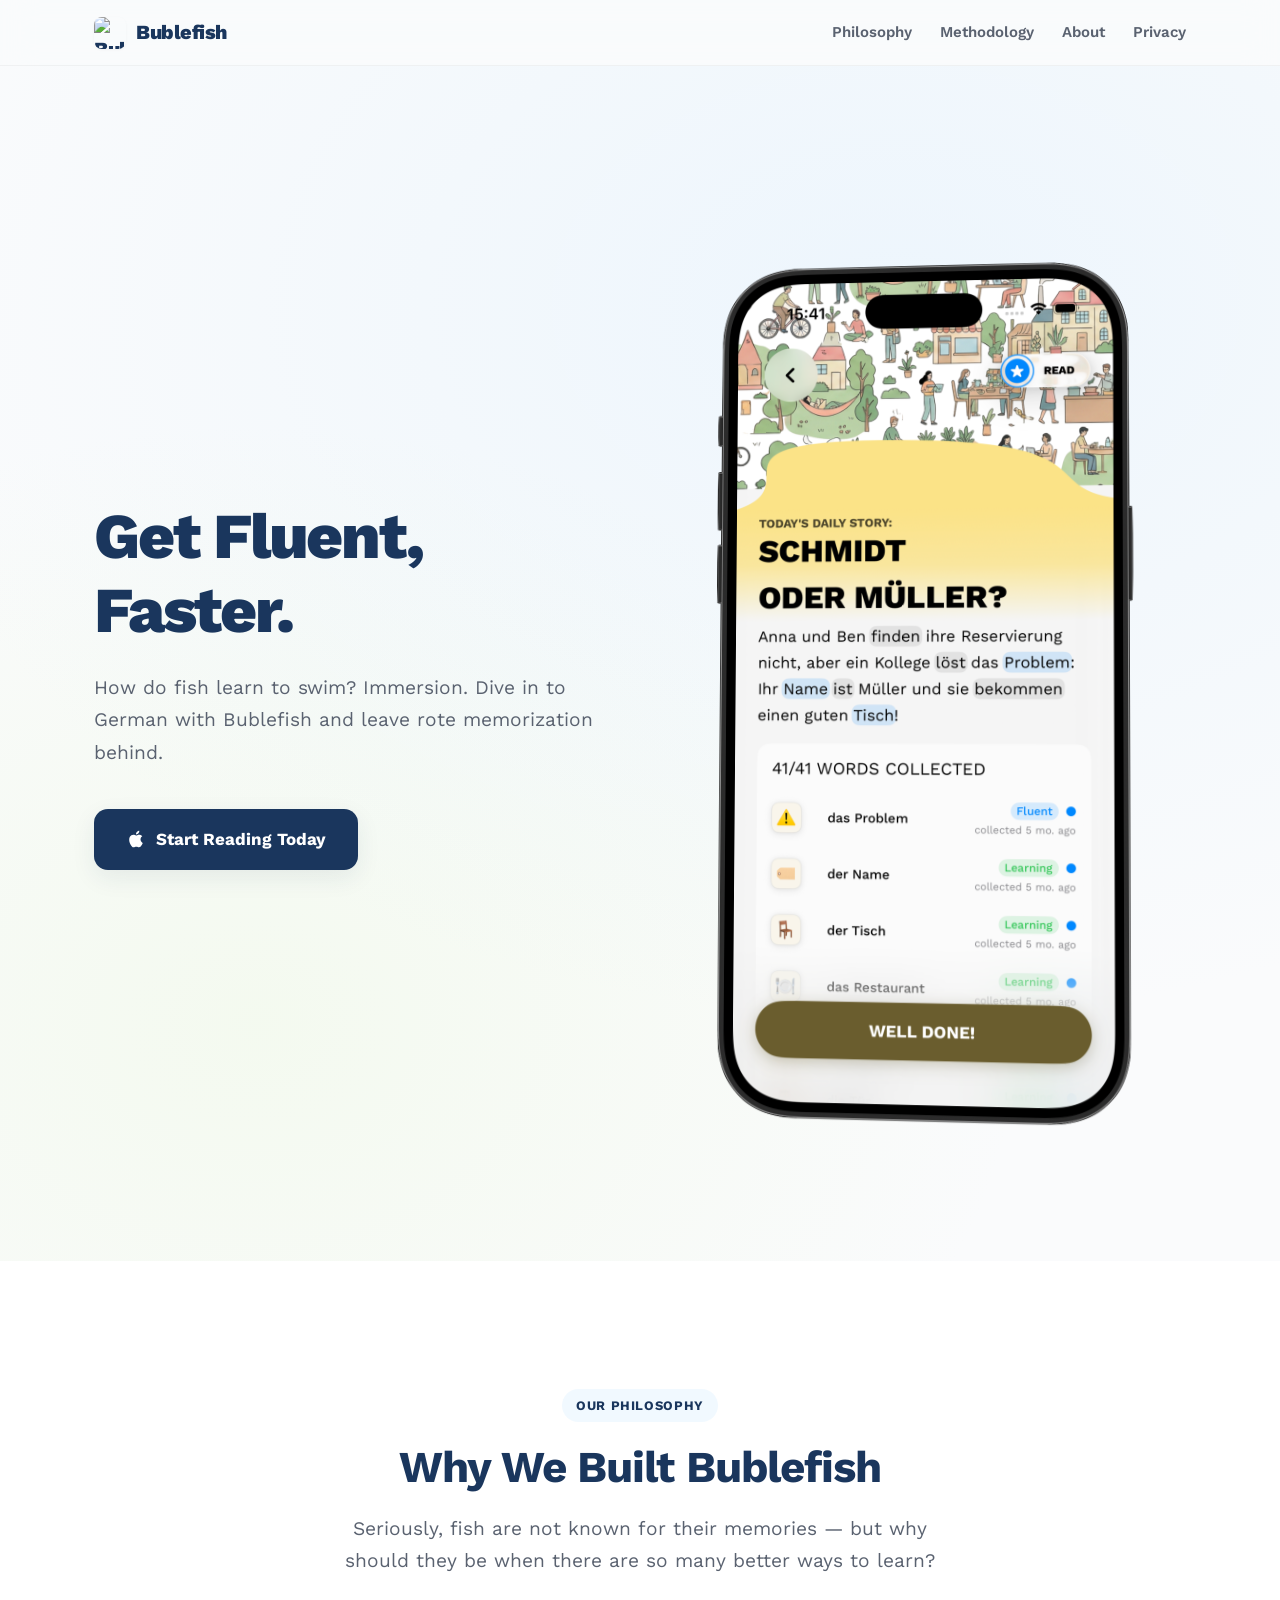
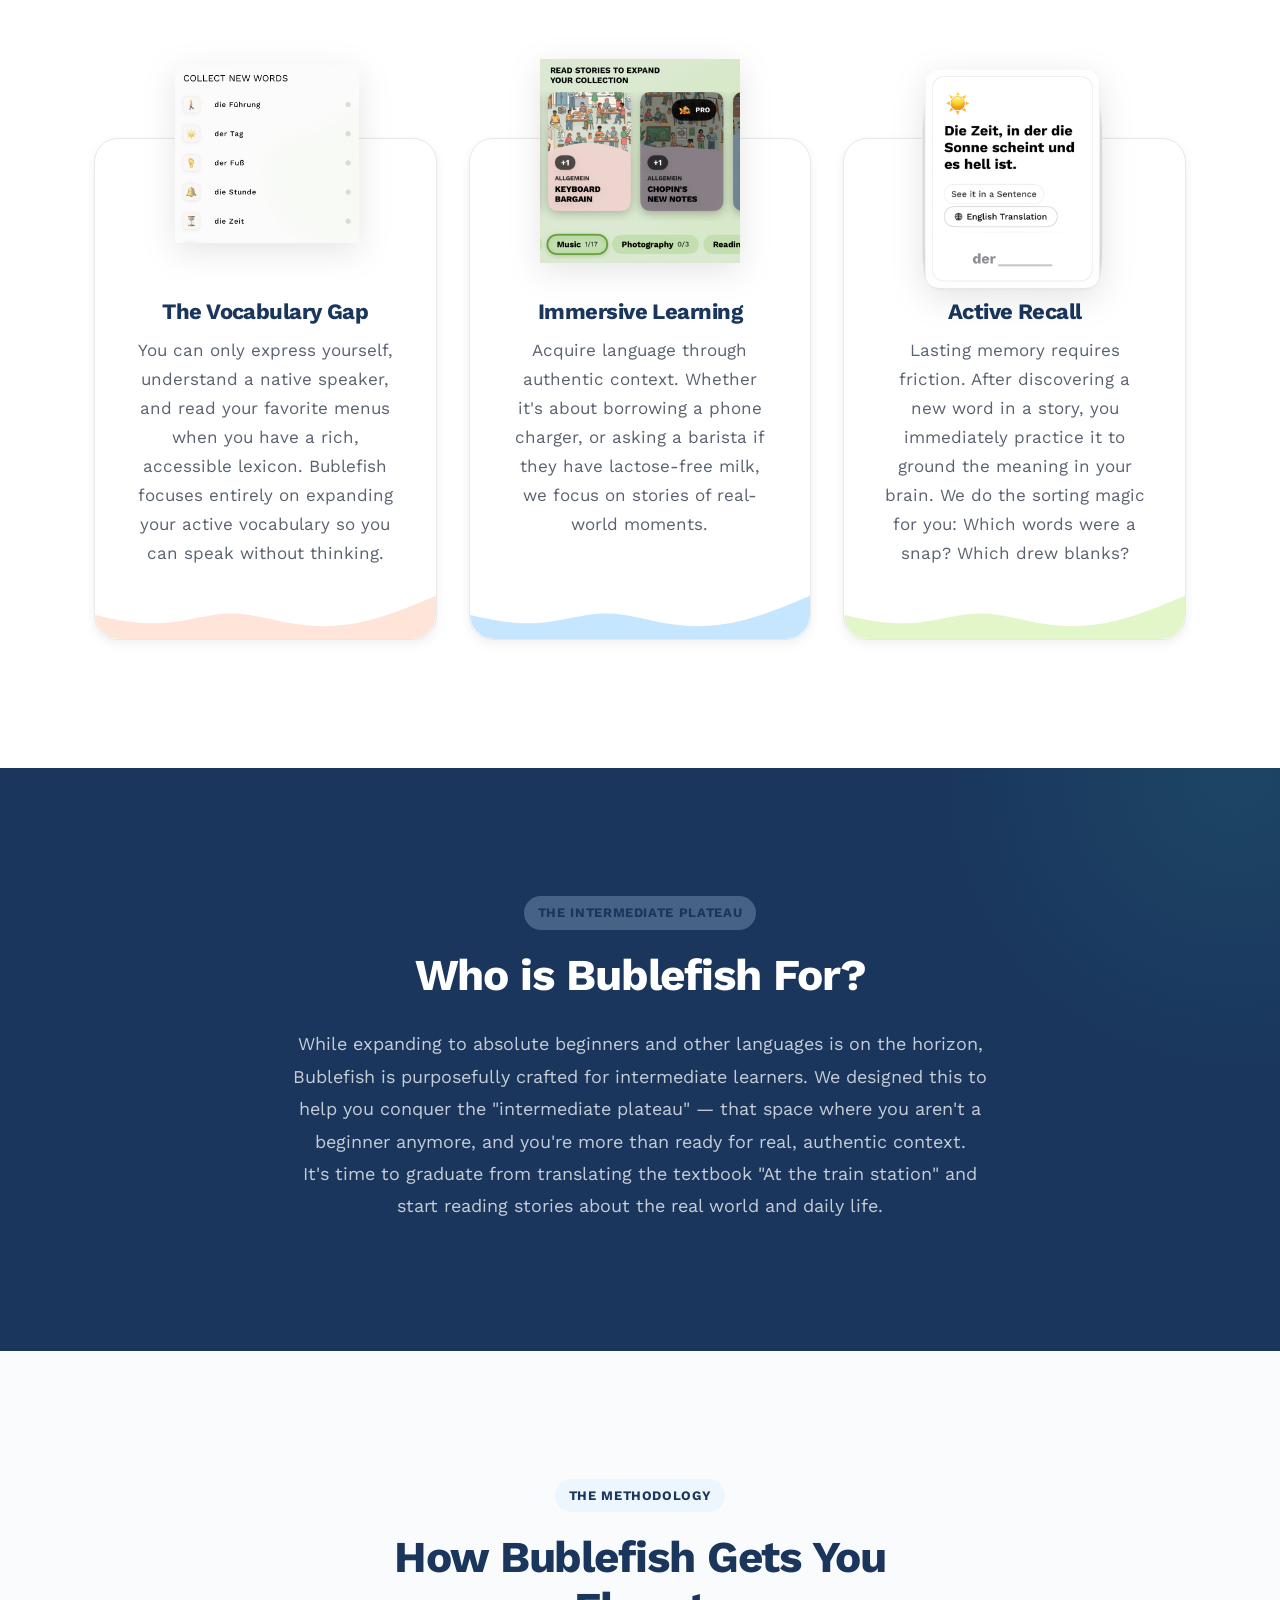
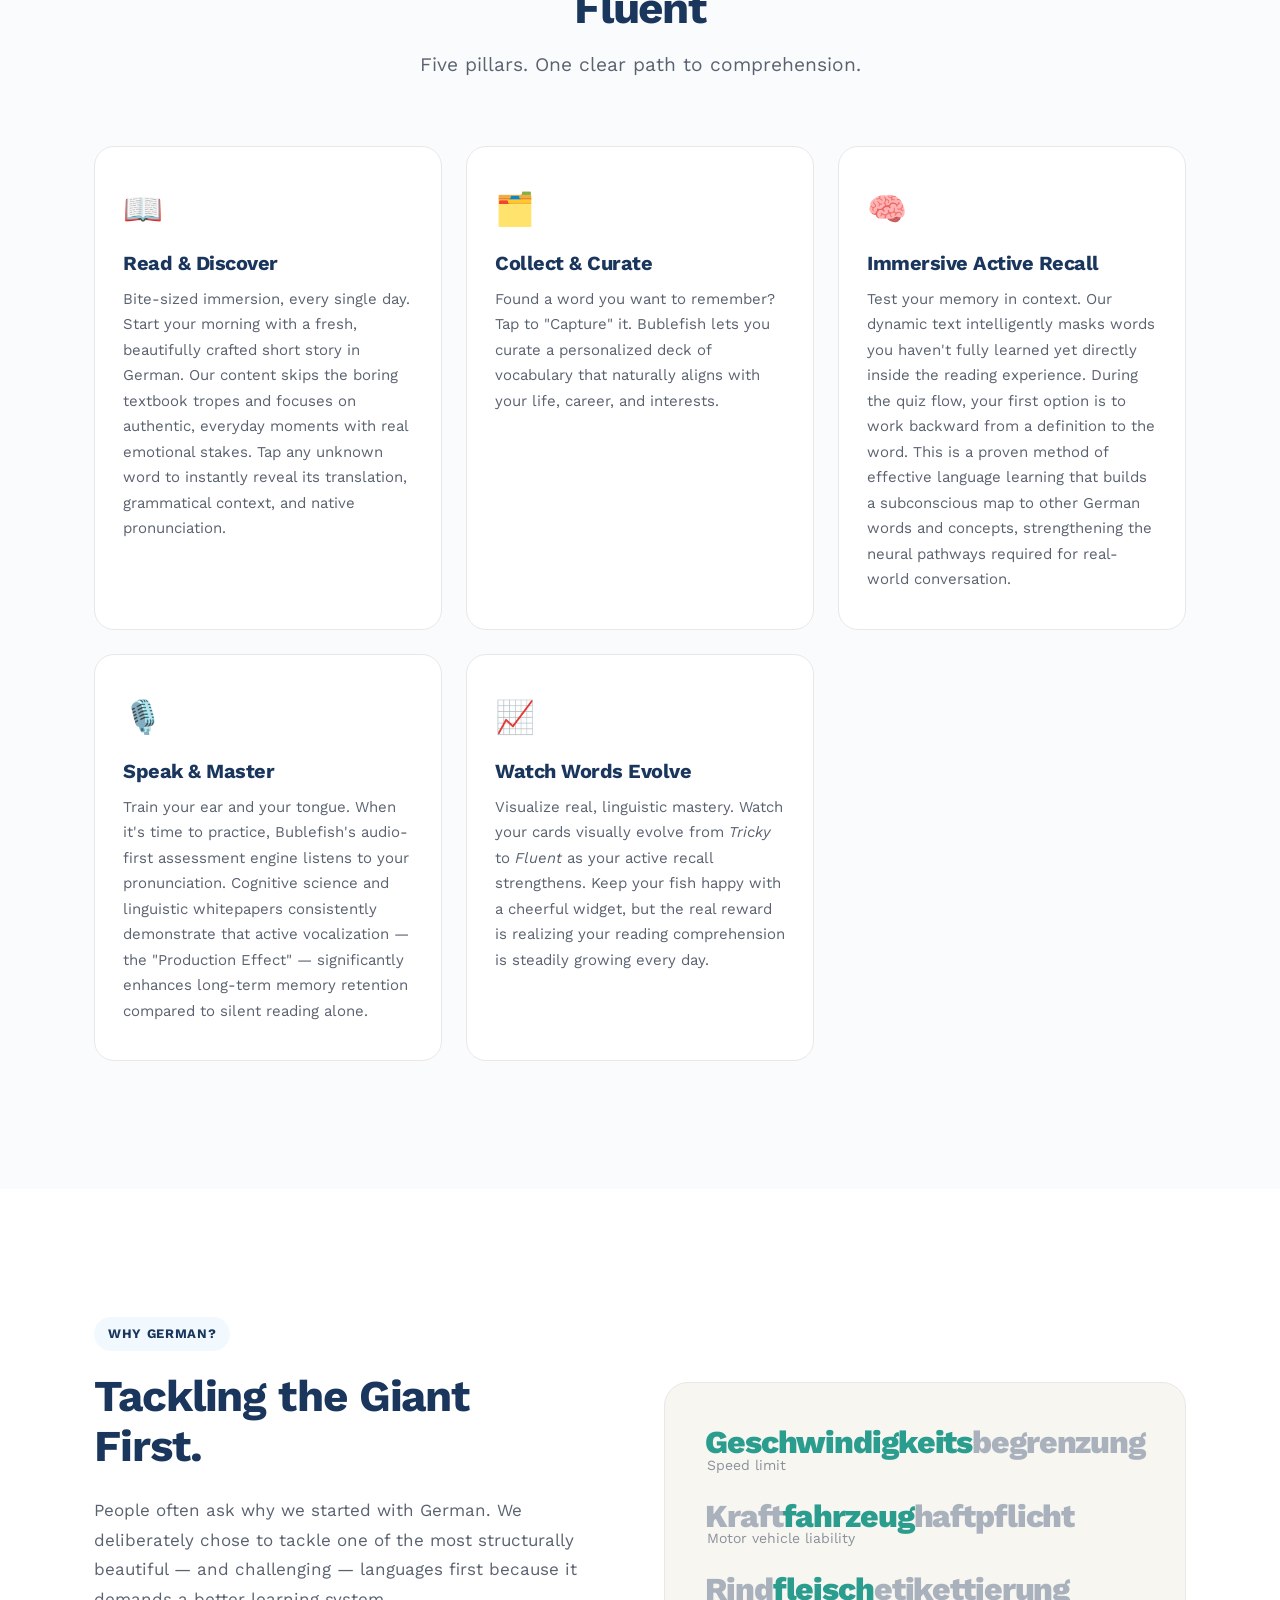
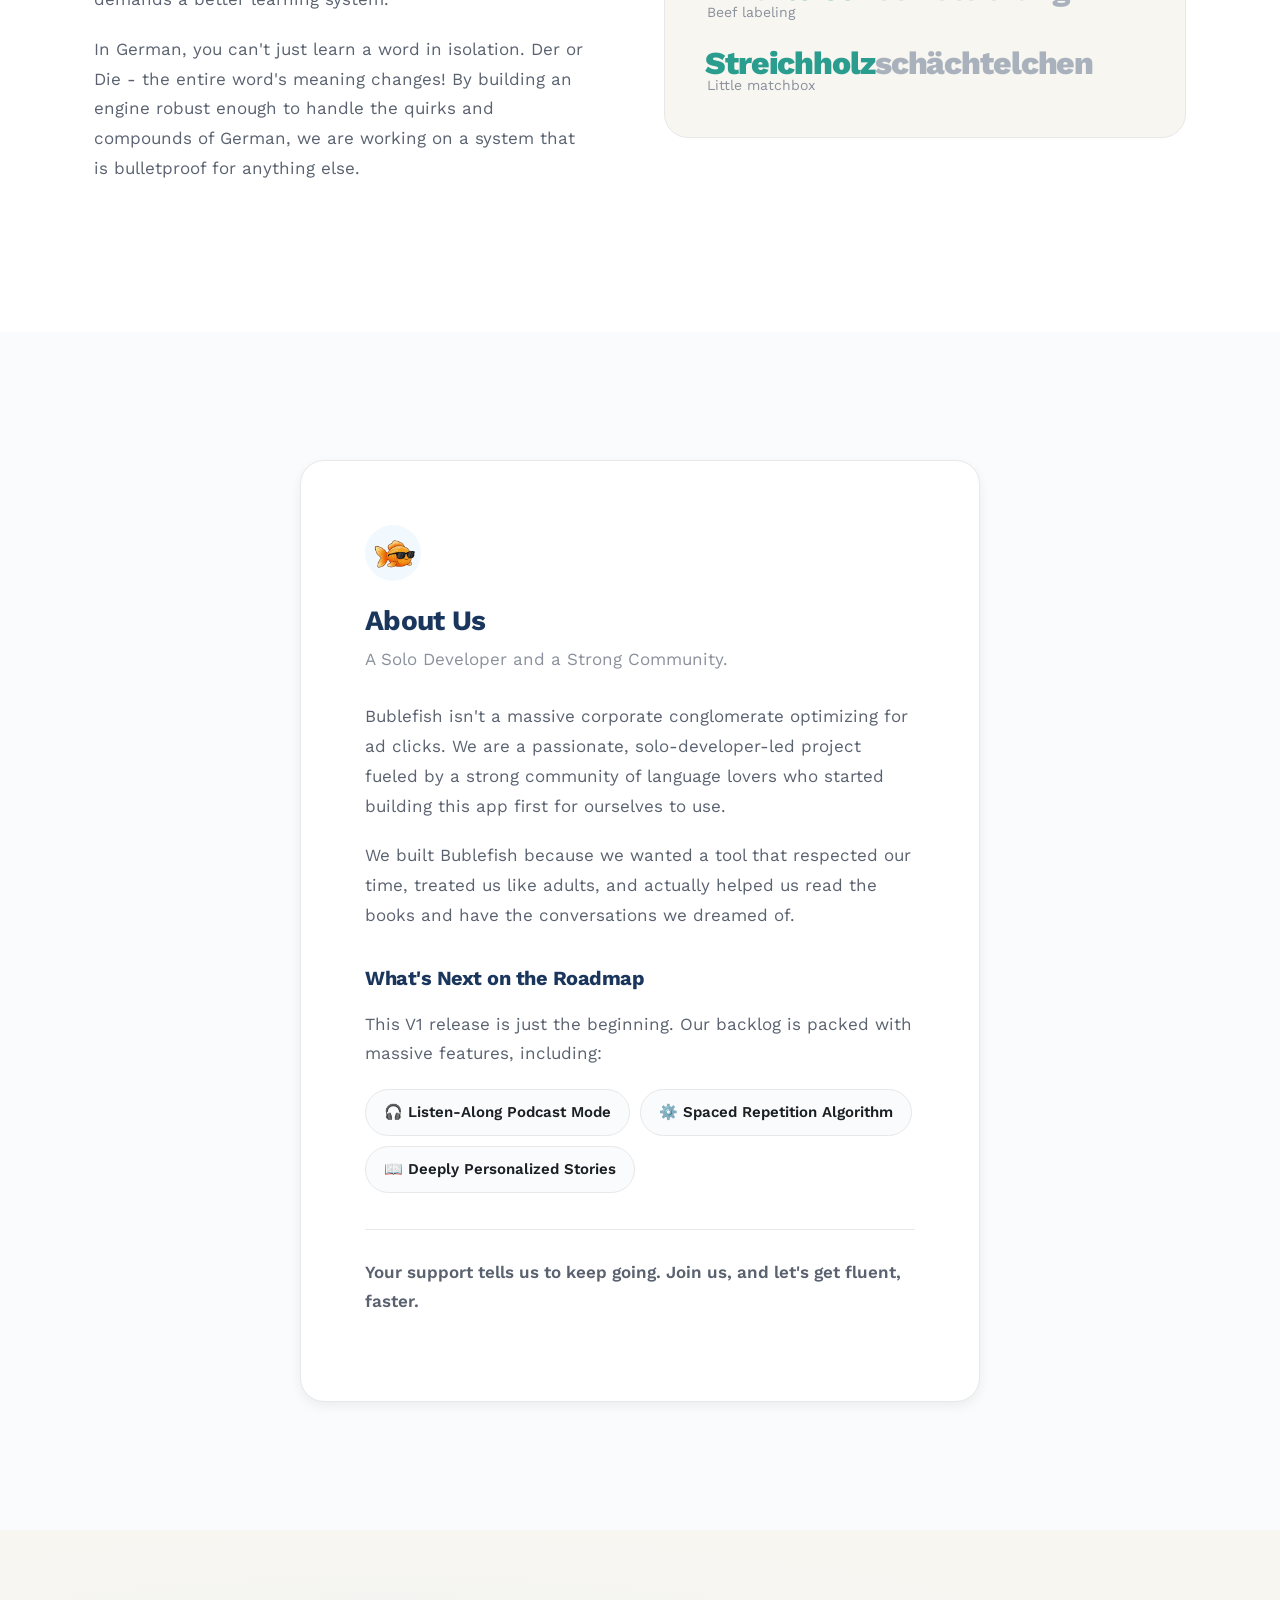
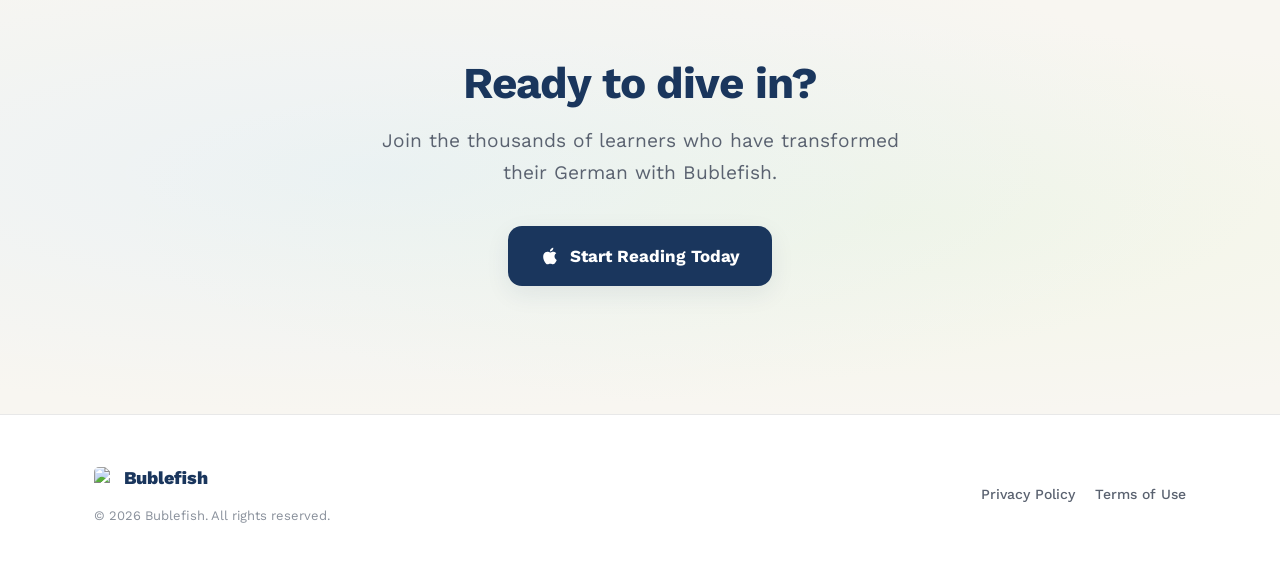
==== commit d67cc3ba: "small change" ====
--- a/index.html
+++ b/index.html
@@ -172,7 +172,7 @@
                     <span class="section-label">Why German?</span>
                     <h2>Tackling the Giant First.</h2>
                     <p>People often ask why we started with German. We deliberately chose to tackle one of the most structurally beautiful — and challenging — languages first because it demands a better learning system.</p>
-                    <p>In German, you can't just learn a word in isolation. German compound nouns are beautifully complex, and the grammar requires deep contextual understanding. By building an engine robust enough to handle the quirks and compounds of German, we are working on a system that is bulletproof for anything else.</p>
+                    <p>In German, you can't just learn a word in isolation. Der or Die - the entire word's meaning changes! By building an engine robust enough to handle the quirks and compounds of German, we are working on a system that is bulletproof for anything else.</p>
                 </div>
                 <div class="compound-words">
                     <div>
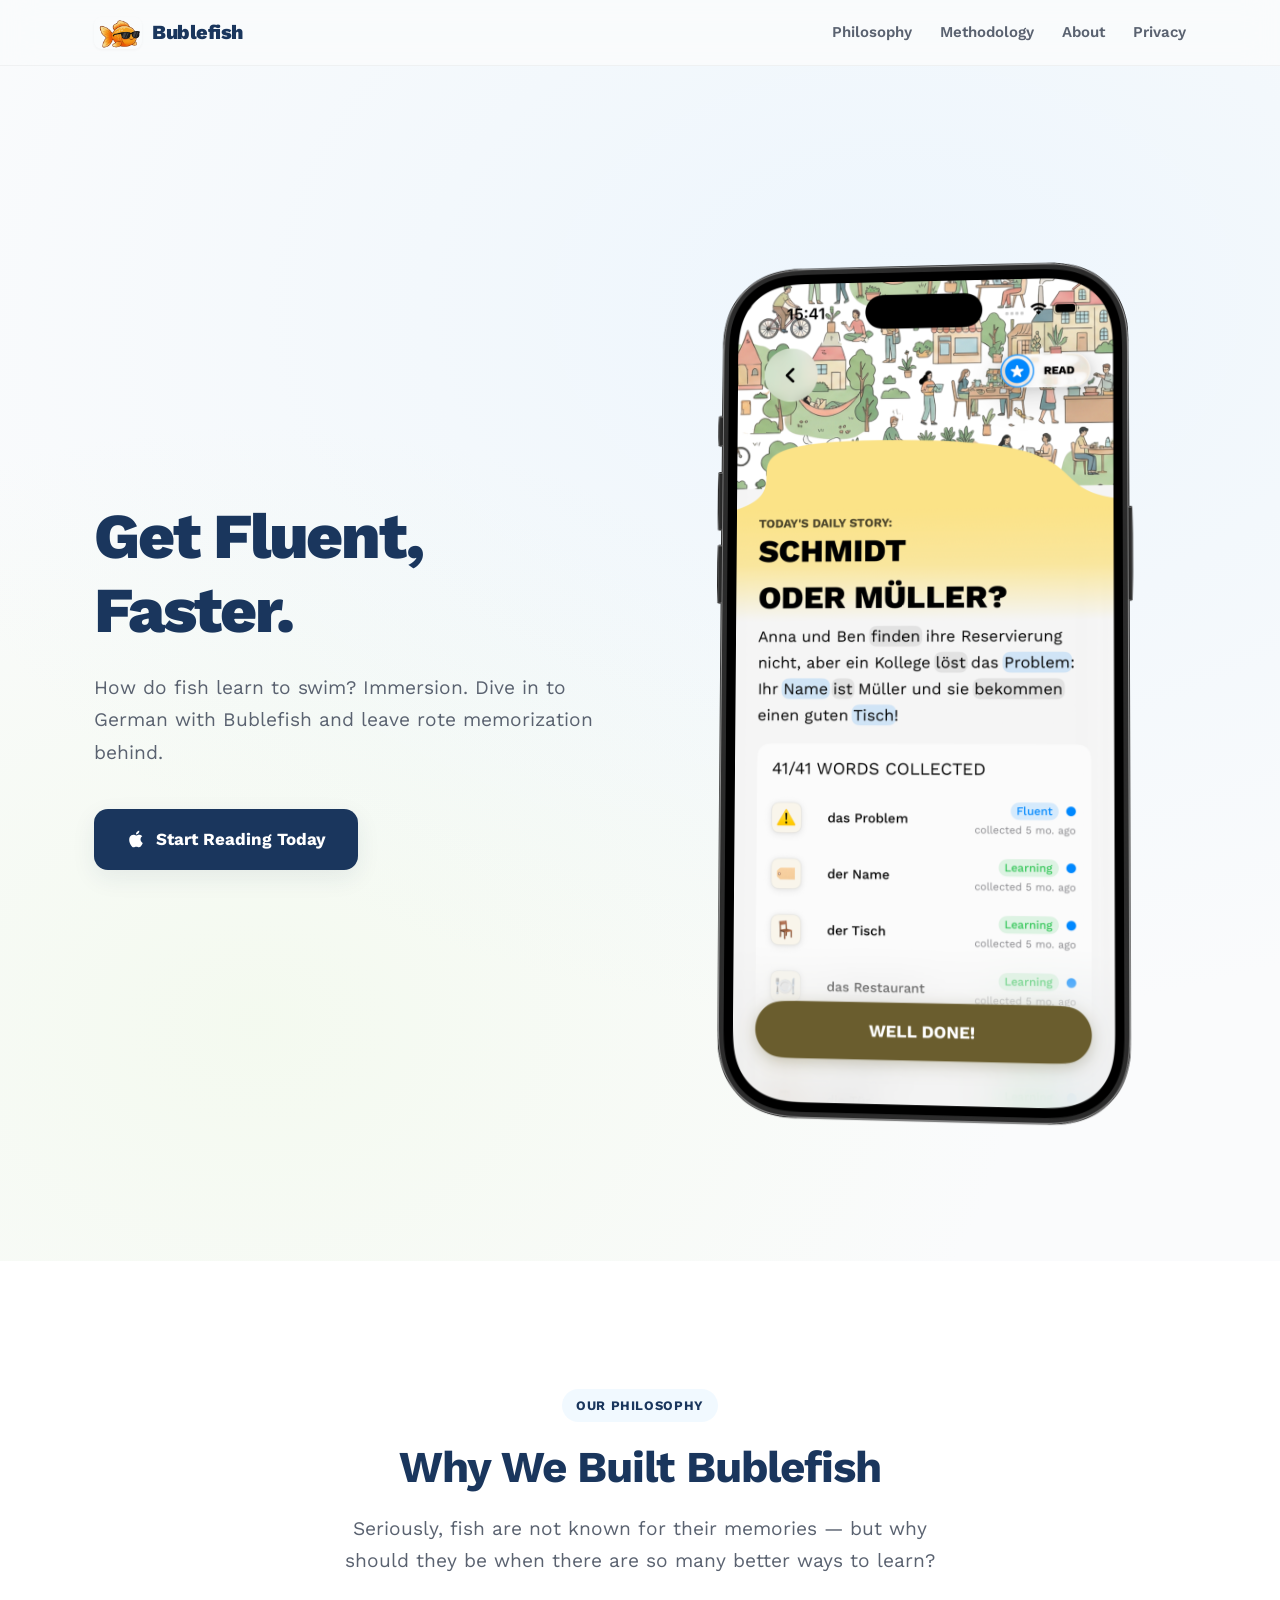
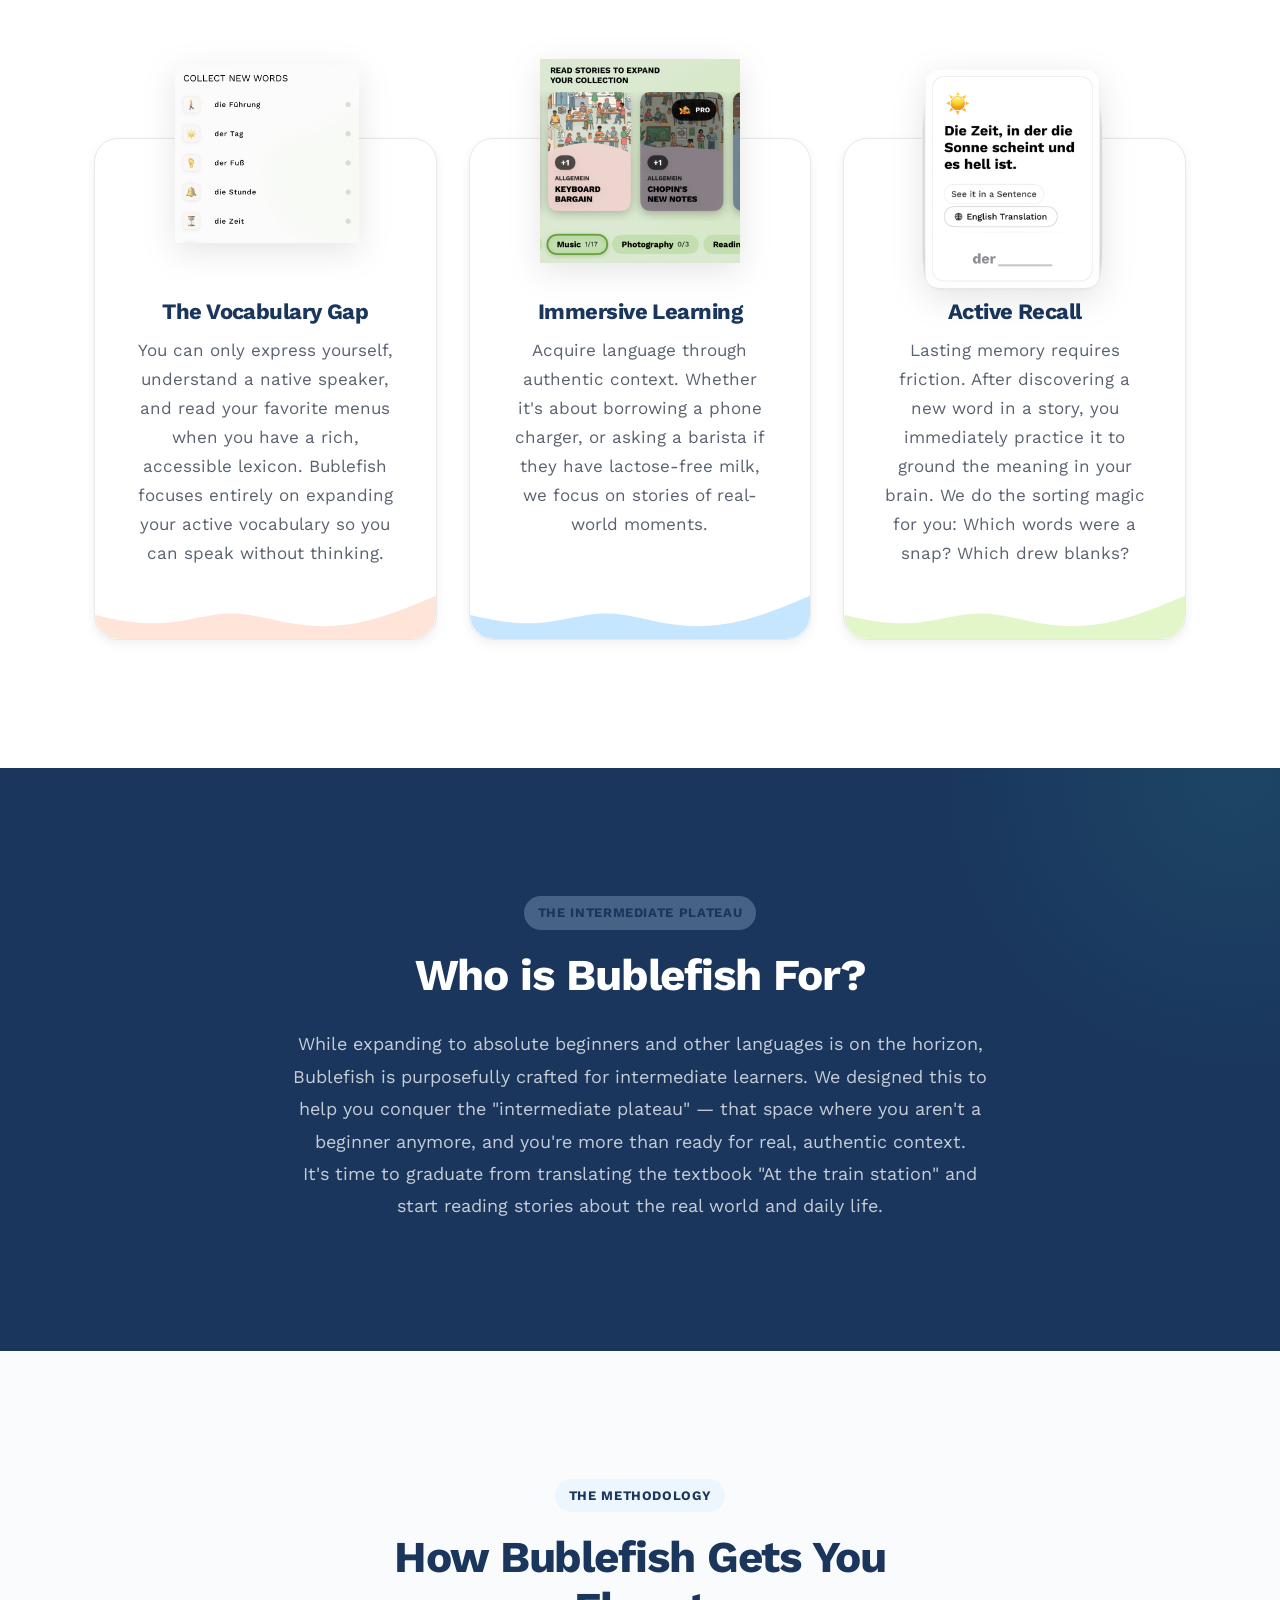
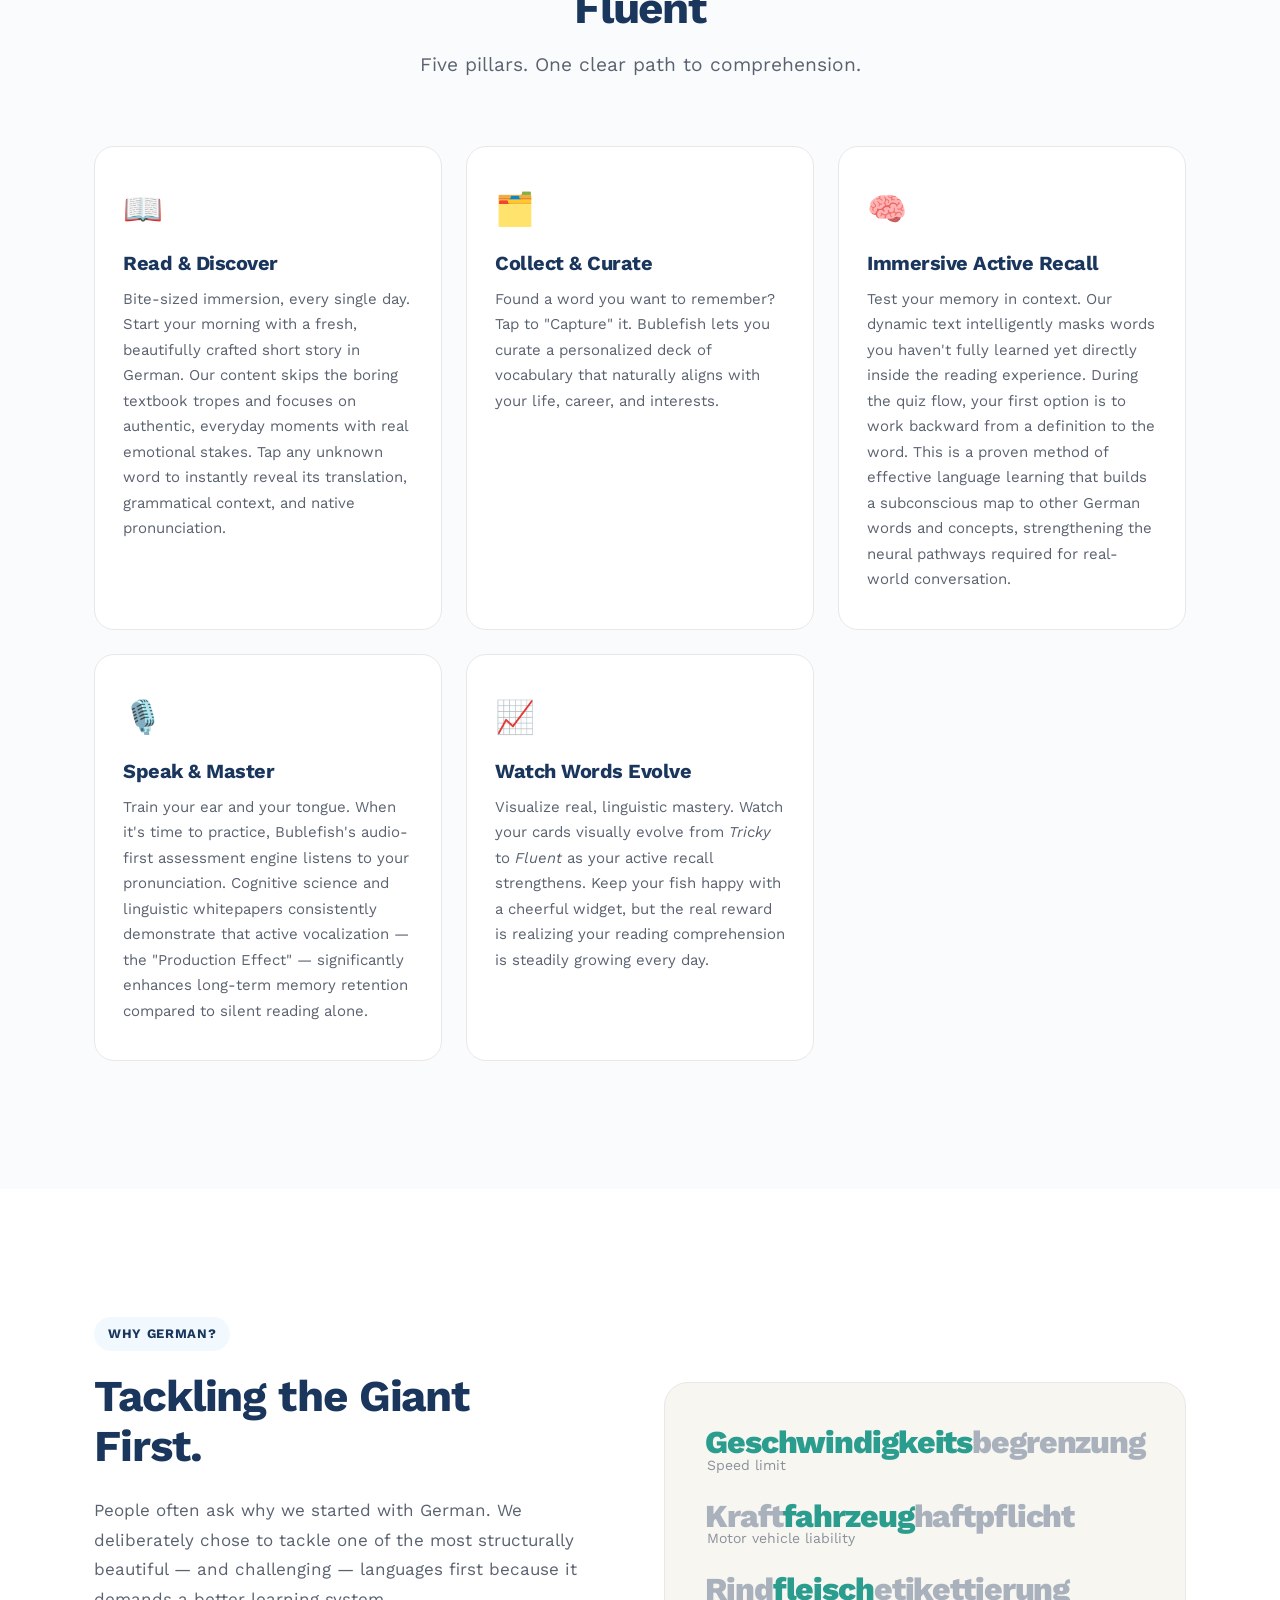
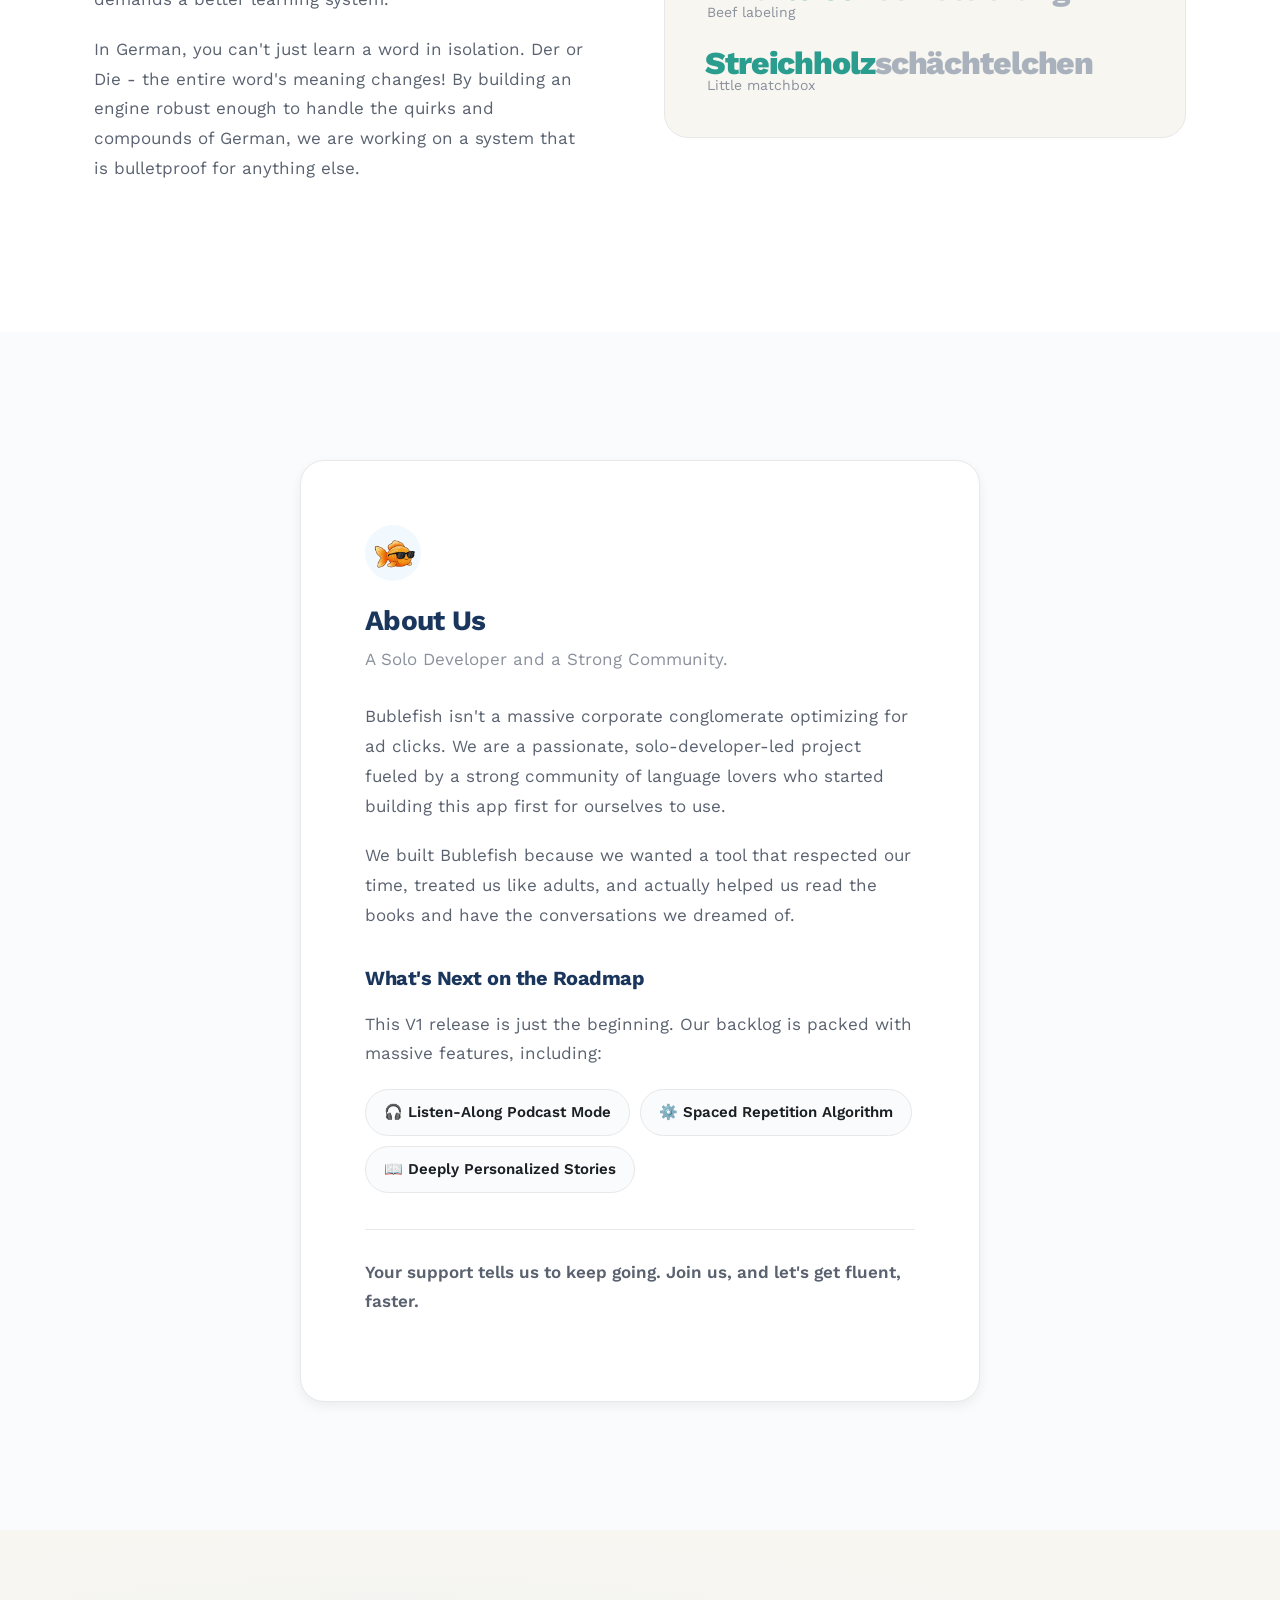
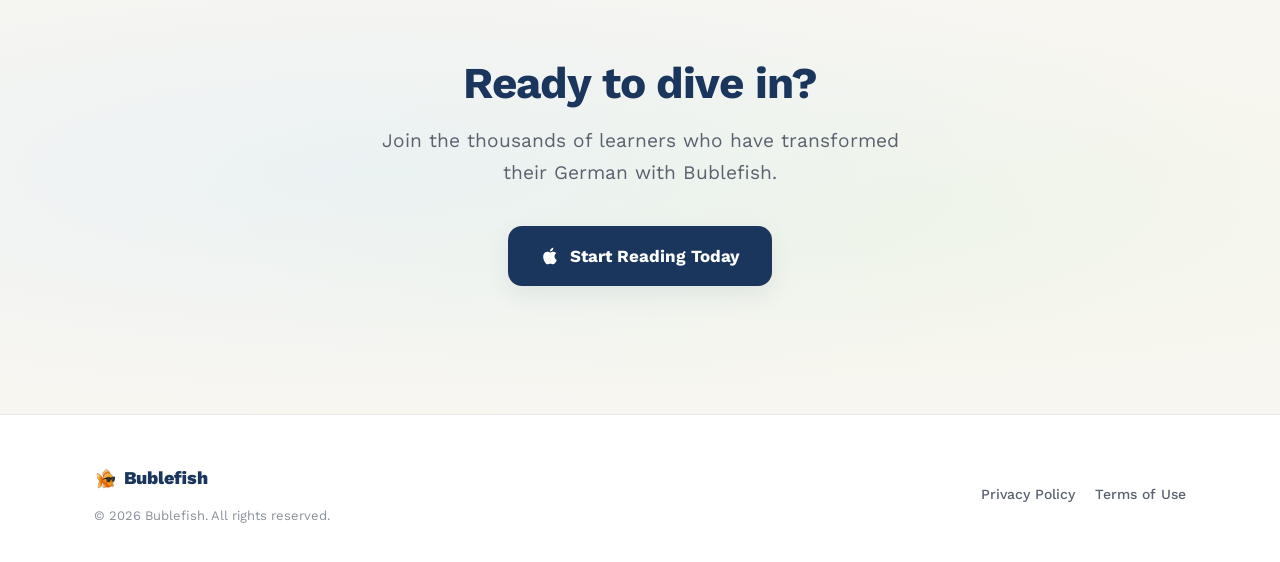
==== commit 7cd50f6d: "Implement elegant full-screen mobile menu overlay" ====
--- a/index.html
+++ b/index.html
@@ -19,6 +19,11 @@
                 <img src="icon.png" alt="Bublefish" class="logo-icon">
                 Bublefish
             </a>
+            <button class="mobile-toggle" aria-label="Toggle Menu">
+                <svg viewBox="0 0 24 24" xmlns="http://www.w3.org/2000/svg">
+                    <path d="M3 18h18v-2H3v2zm0-5h18v-2H3v2zm0-7v2h18V6H3z"/>
+                </svg>
+            </button>
             <nav class="nav-links">
                 <a href="#philosophy">Philosophy</a>
                 <a href="#methodology">Methodology</a>
@@ -299,5 +304,32 @@
             }
         });
     </script>
+
+    <script>
+        // Mobile Menu Toggle
+        const mobileToggle = document.querySelector('.mobile-toggle');
+        const navLinks = document.querySelector('.nav-links');
+        
+        mobileToggle.addEventListener('click', () => {
+            navLinks.classList.toggle('nav-open');
+            mobileToggle.classList.toggle('is-active');
+            
+            // Swap SVG between hamburger and close icon
+            if (mobileToggle.classList.contains('is-active')) {
+                mobileToggle.innerHTML = `<svg viewBox="0 0 24 24" xmlns="http://www.w3.org/2000/svg"><path d="M19 6.41L17.59 5 12 10.59 6.41 5 5 6.41 10.59 12 5 17.59 6.41 19 12 13.41 17.59 19 19 17.59 13.41 12z"/></svg>`;
+            } else {
+                mobileToggle.innerHTML = `<svg viewBox="0 0 24 24" xmlns="http://www.w3.org/2000/svg"><path d="M3 18h18v-2H3v2zm0-5h18v-2H3v2zm0-7v2h18V6H3z"/></svg>`;
+            }
+        });
+
+        // Close menu when clicking a link
+        document.querySelectorAll('.nav-links a').forEach(link => {
+            link.addEventListener('click', () => {
+                navLinks.classList.remove('nav-open');
+                mobileToggle.classList.remove('is-active');
+                mobileToggle.innerHTML = `<svg viewBox="0 0 24 24" xmlns="http://www.w3.org/2000/svg"><path d="M3 18h18v-2H3v2zm0-5h18v-2H3v2zm0-7v2h18V6H3z"/></svg>`;
+            });
+        });
+    </script>
 </body>
 </html>
--- a/styles.css
+++ b/styles.css
@@ -158,7 +158,7 @@
 }
 
 .logo-icon {
-    width: 32px;
+    width: auto;
     height: 32px;
     border-radius: 8px;
     box-shadow: var(--shadow-xs);
@@ -802,3 +802,78 @@
     .callout-banner { padding: 32px 24px; }
     .footer-container { flex-direction: column; align-items: flex-start; }
 }
+
+/* ============================================================
+   MOBILE MENU (AWARD WINNING STANDARD)
+   ============================================================ */
+.mobile-toggle {
+    display: none;
+    background: none;
+    border: none;
+    cursor: pointer;
+    padding: 8px;
+    z-index: 1000;
+}
+
+.mobile-toggle svg {
+    width: 24px;
+    height: 24px;
+    fill: var(--midnight);
+    transition: transform 0.3s ease;
+}
+
+@media (max-width: 768px) {
+    .mobile-toggle {
+        display: block;
+    }
+    
+    .nav-links {
+        position: fixed;
+        top: 0;
+        right: -100%;
+        width: 100%;
+        height: 100vh;
+        background: rgba(255, 255, 255, 0.98);
+        backdrop-filter: blur(10px);
+        -webkit-backdrop-filter: blur(10px);
+        flex-direction: column;
+        justify-content: center;
+        align-items: center;
+        gap: 40px;
+        transition: right 0.4s cubic-bezier(0.77, 0, 0.175, 1);
+        z-index: 999;
+        box-shadow: -10px 0 30px rgba(0,0,0,0.05);
+    }
+    
+    .nav-links.nav-open {
+        right: 0;
+    }
+
+    .nav-links a {
+        font-size: 1.5rem;
+        font-weight: 700;
+        opacity: 0;
+        transform: translateY(20px);
+        transition: opacity 0.3s ease, transform 0.3s ease;
+    }
+    
+    .nav-links.nav-open a {
+        opacity: 1;
+        transform: translateY(0);
+    }
+    
+    .nav-links.nav-open a:nth-child(1) { transition-delay: 0.1s; }
+    .nav-links.nav-open a:nth-child(2) { transition-delay: 0.2s; }
+    .nav-links.nav-open a:nth-child(3) { transition-delay: 0.3s; }
+    .nav-links.nav-open a:nth-child(4) { transition-delay: 0.4s; }
+
+    /* Cross icon when open */
+    .mobile-toggle.is-active svg {
+        transform: rotate(90deg);
+    }
+    
+    /* Typography adjustments */
+    .hero { padding: 60px 0 40px; }
+    h1 { font-size: 2.8rem; }
+    h2 { font-size: 2rem; }
+}
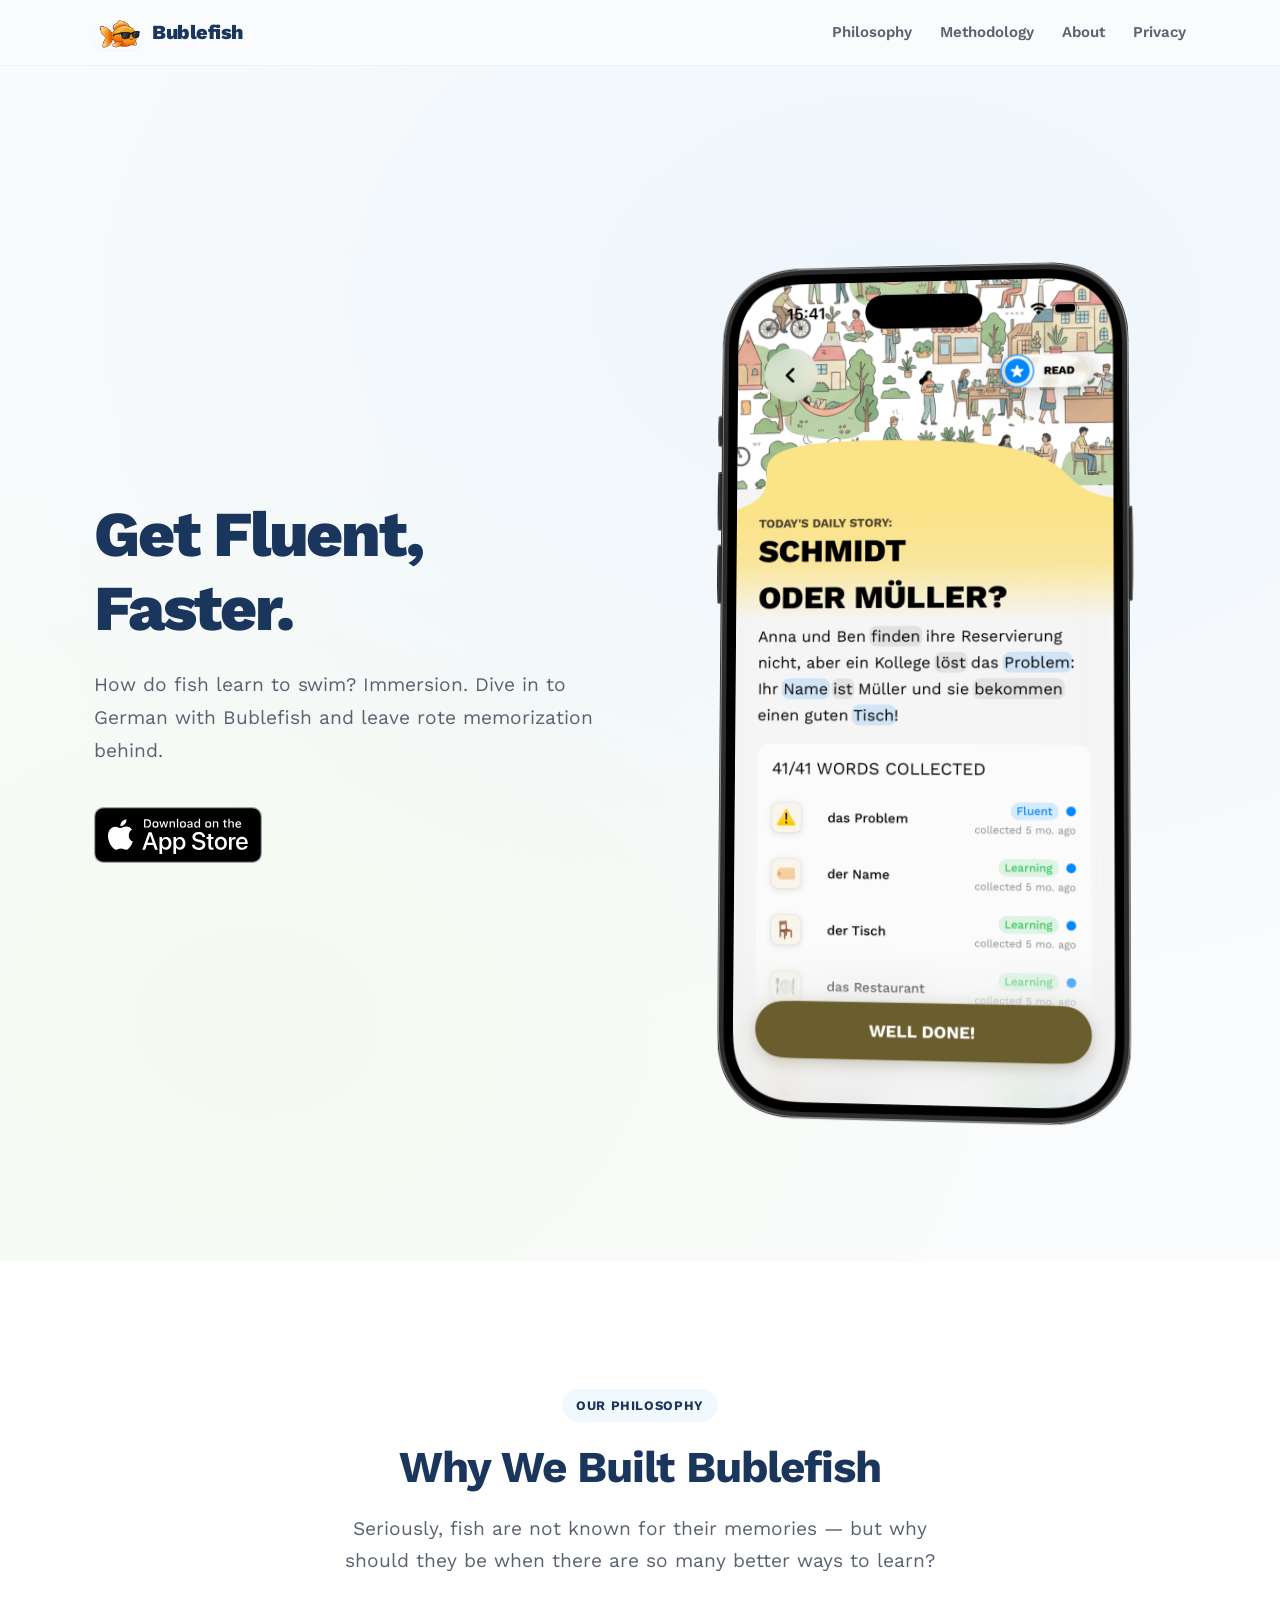
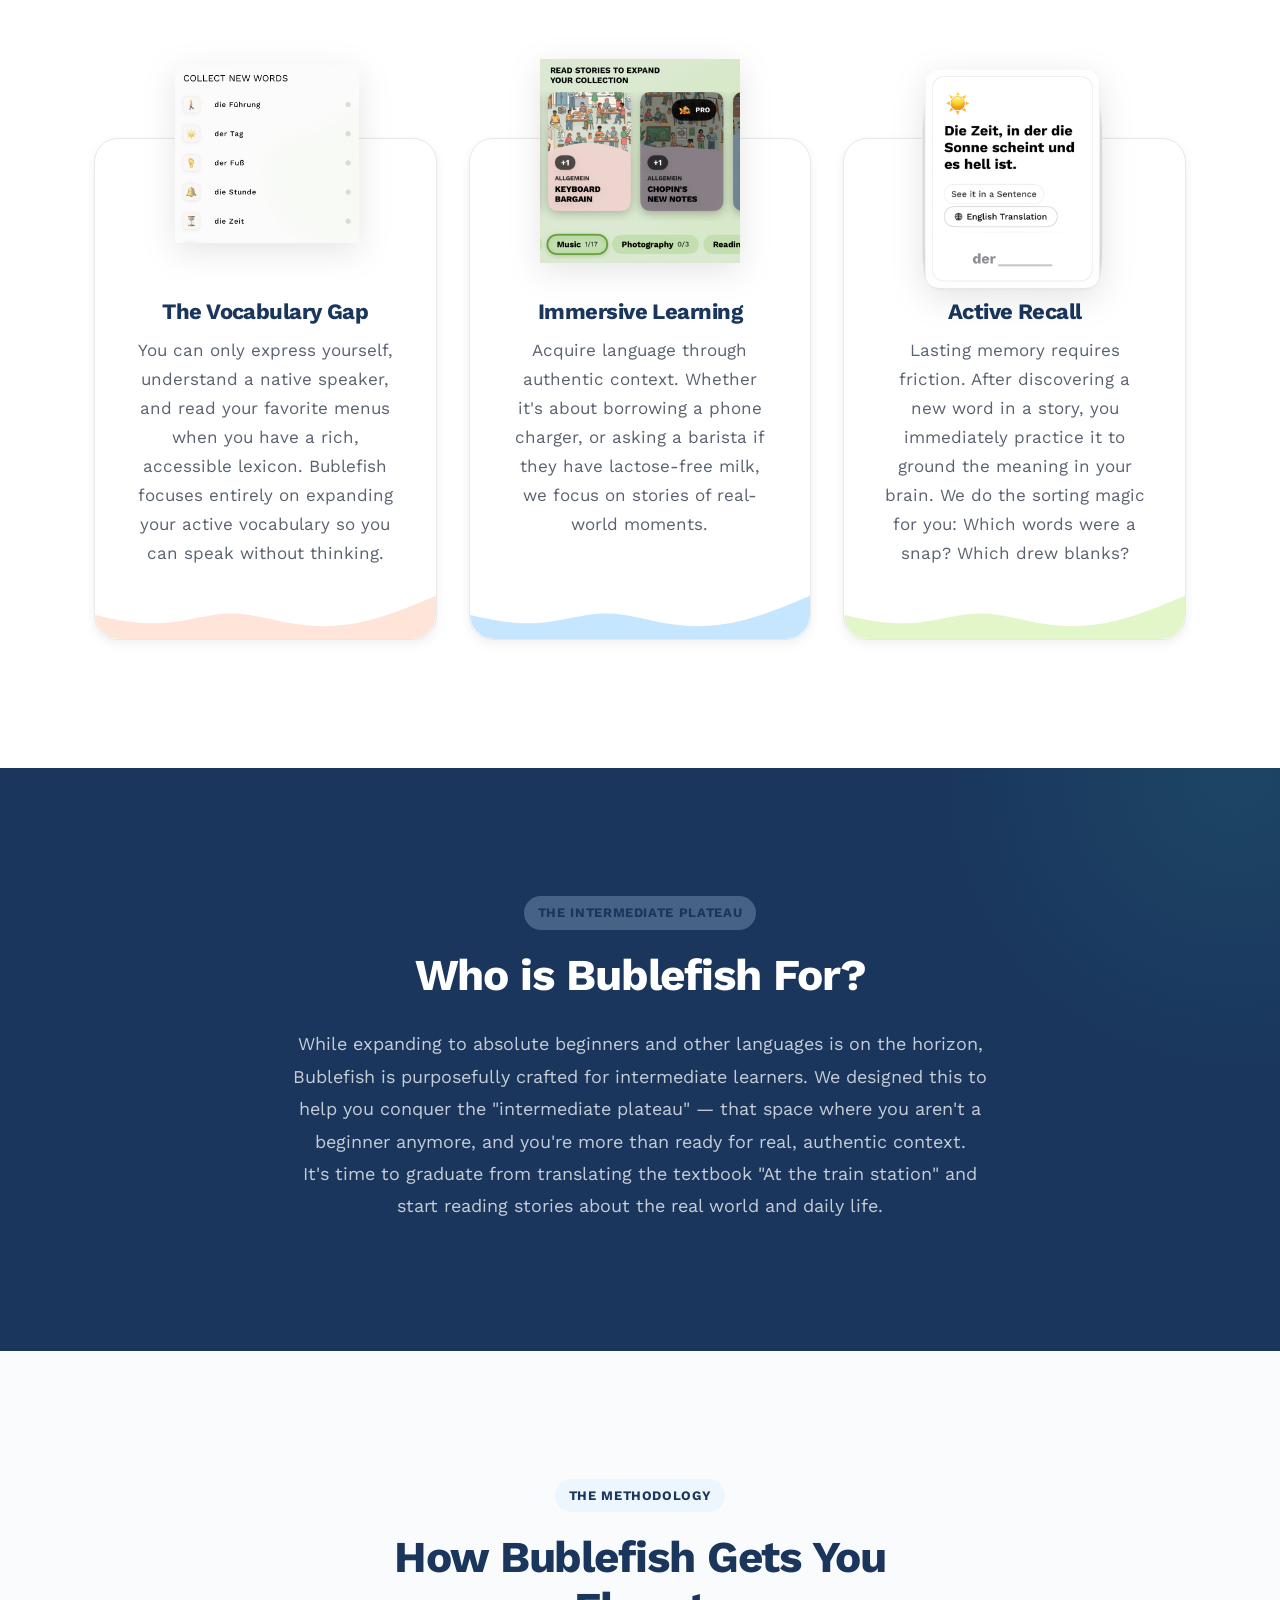
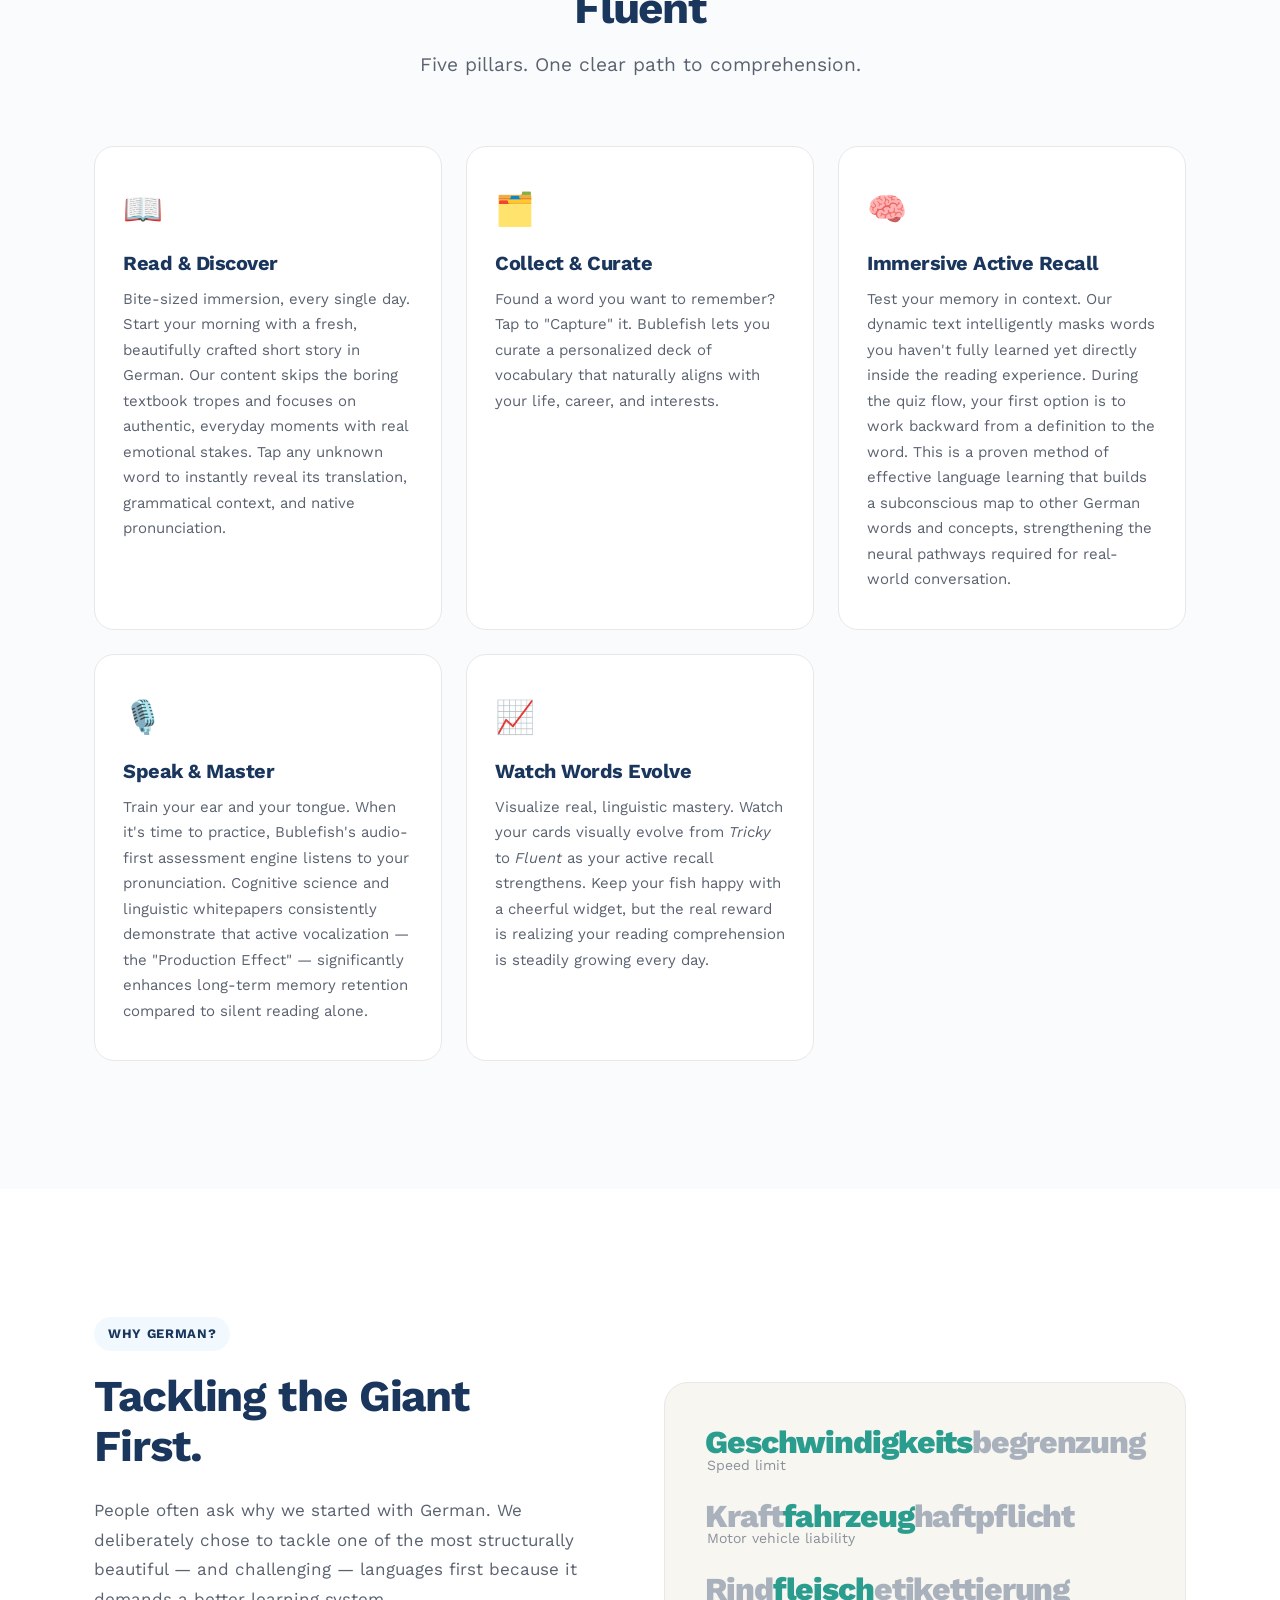
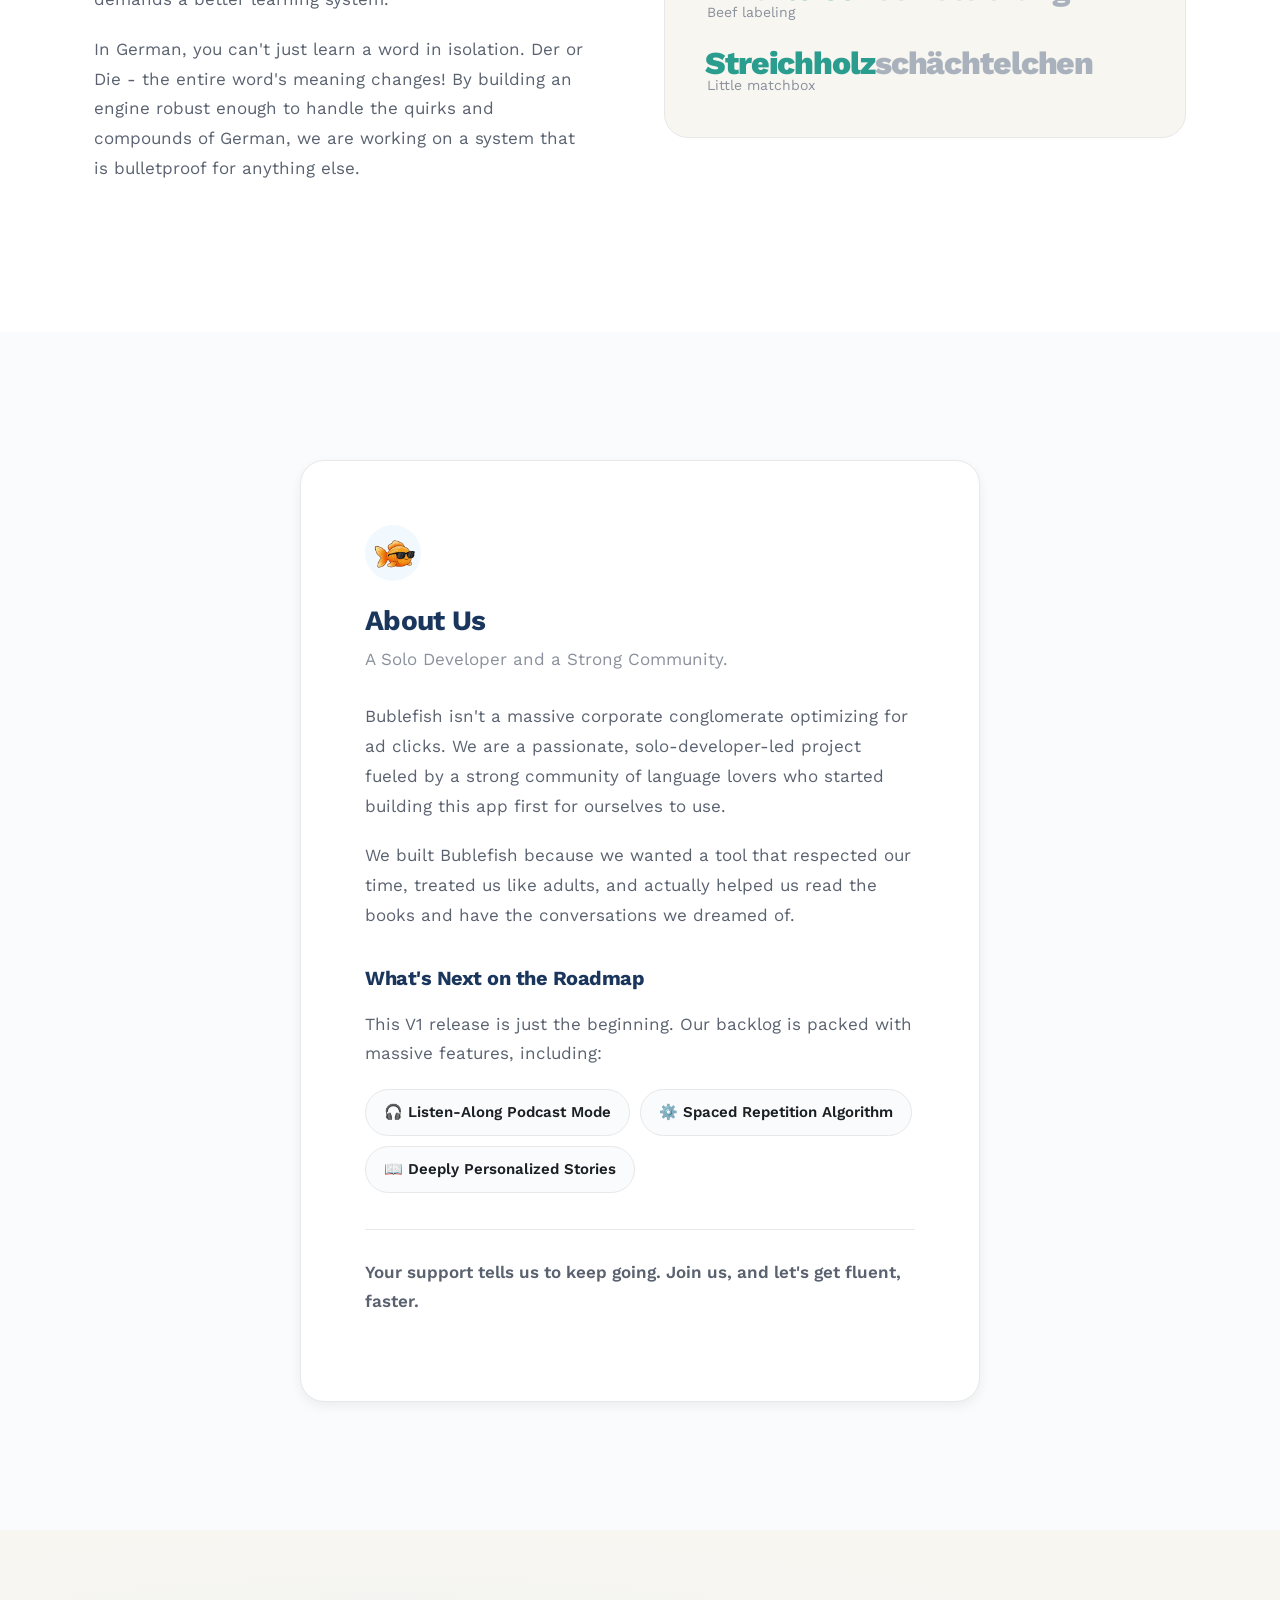
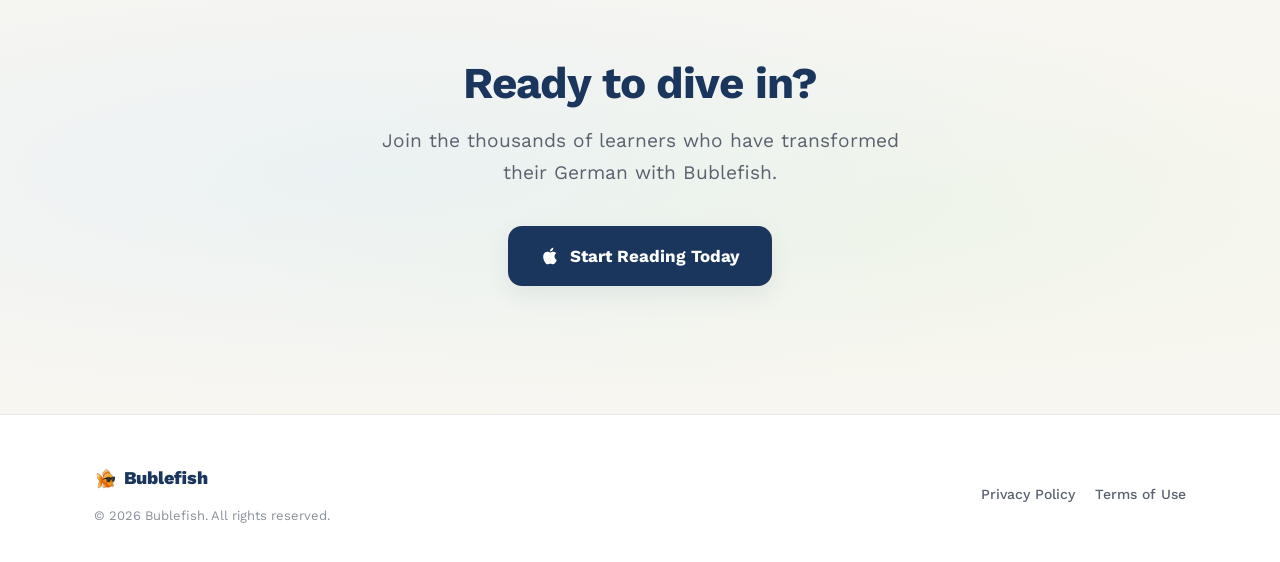
==== commit e92c2fea: "Replace CTA with official App Store badge" ====
--- a/index.html
+++ b/index.html
@@ -44,9 +44,8 @@
             <div class="hero-content">
                 <h1>Get Fluent, Faster.</h1>
                 <p class="lead">How do fish learn to swim? Immersion. Dive in to German with Bublefish and leave rote memorization behind.</p>
-                <a href="#download" class="btn-primary">
-                    <svg viewBox="0 0 24 24" xmlns="http://www.w3.org/2000/svg"><path d="M18.71 19.5c-.83 1.24-1.71 2.45-3.05 2.47-1.34.03-1.77-.79-3.29-.79-1.53 0-2 .77-3.27.82-1.31.05-2.3-1.32-3.14-2.53C4.25 17 2.94 12.45 4.7 9.39c.87-1.52 2.43-2.48 4.12-2.51 1.28-.02 2.5.87 3.29.87.78 0 2.26-1.07 3.8-.91.65.03 2.47.26 3.64 1.98-.09.06-2.17 1.28-2.15 3.81.03 3.02 2.65 4.03 2.68 4.04-.03.07-.42 1.44-1.38 2.83M13 3.5c.73-.83 1.94-1.46 2.94-1.5.13 1.17-.34 2.35-1.04 3.19-.69.85-1.83 1.51-2.95 1.42-.15-1.15.41-2.35 1.05-3.11z"/></svg>
-                    Start Reading Today
+                <a href="#download" class="app-store-badge">
+                    <img src="assets/download-on-the-app-store.svg" alt="Download on the App Store">
                 </a>
             </div>
 
--- a/styles.css
+++ b/styles.css
@@ -877,3 +877,22 @@
     h1 { font-size: 2.8rem; }
     h2 { font-size: 2rem; }
 }
+
+/* App Store Badge */
+.app-store-badge {
+    display: inline-block;
+    transition: transform 0.2s ease, opacity 0.2s ease;
+}
+.app-store-badge img {
+    height: 56px; /* Apple recommended size */
+    width: auto;
+}
+.app-store-badge:hover {
+    transform: scale(1.03);
+    opacity: 0.95;
+}
+@media (max-width: 768px) {
+    .app-store-badge img {
+        height: 48px;
+    }
+}
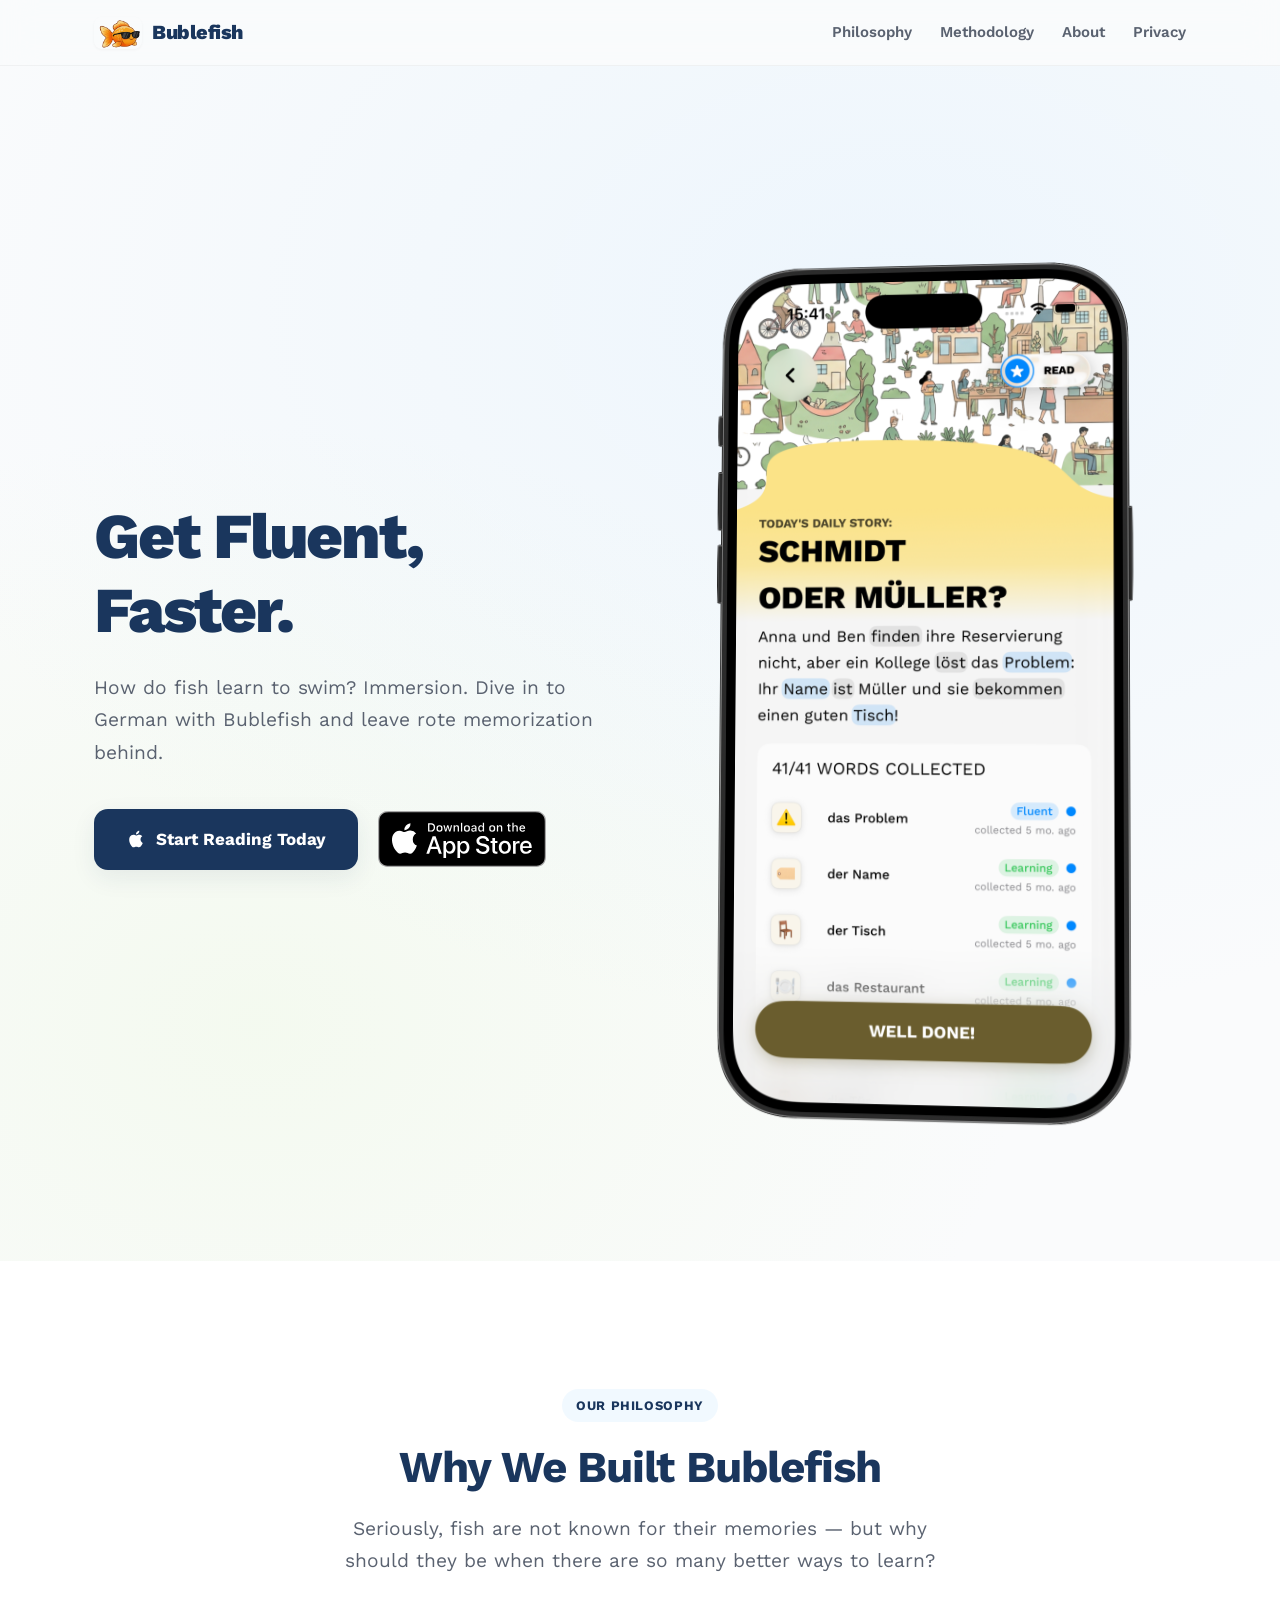
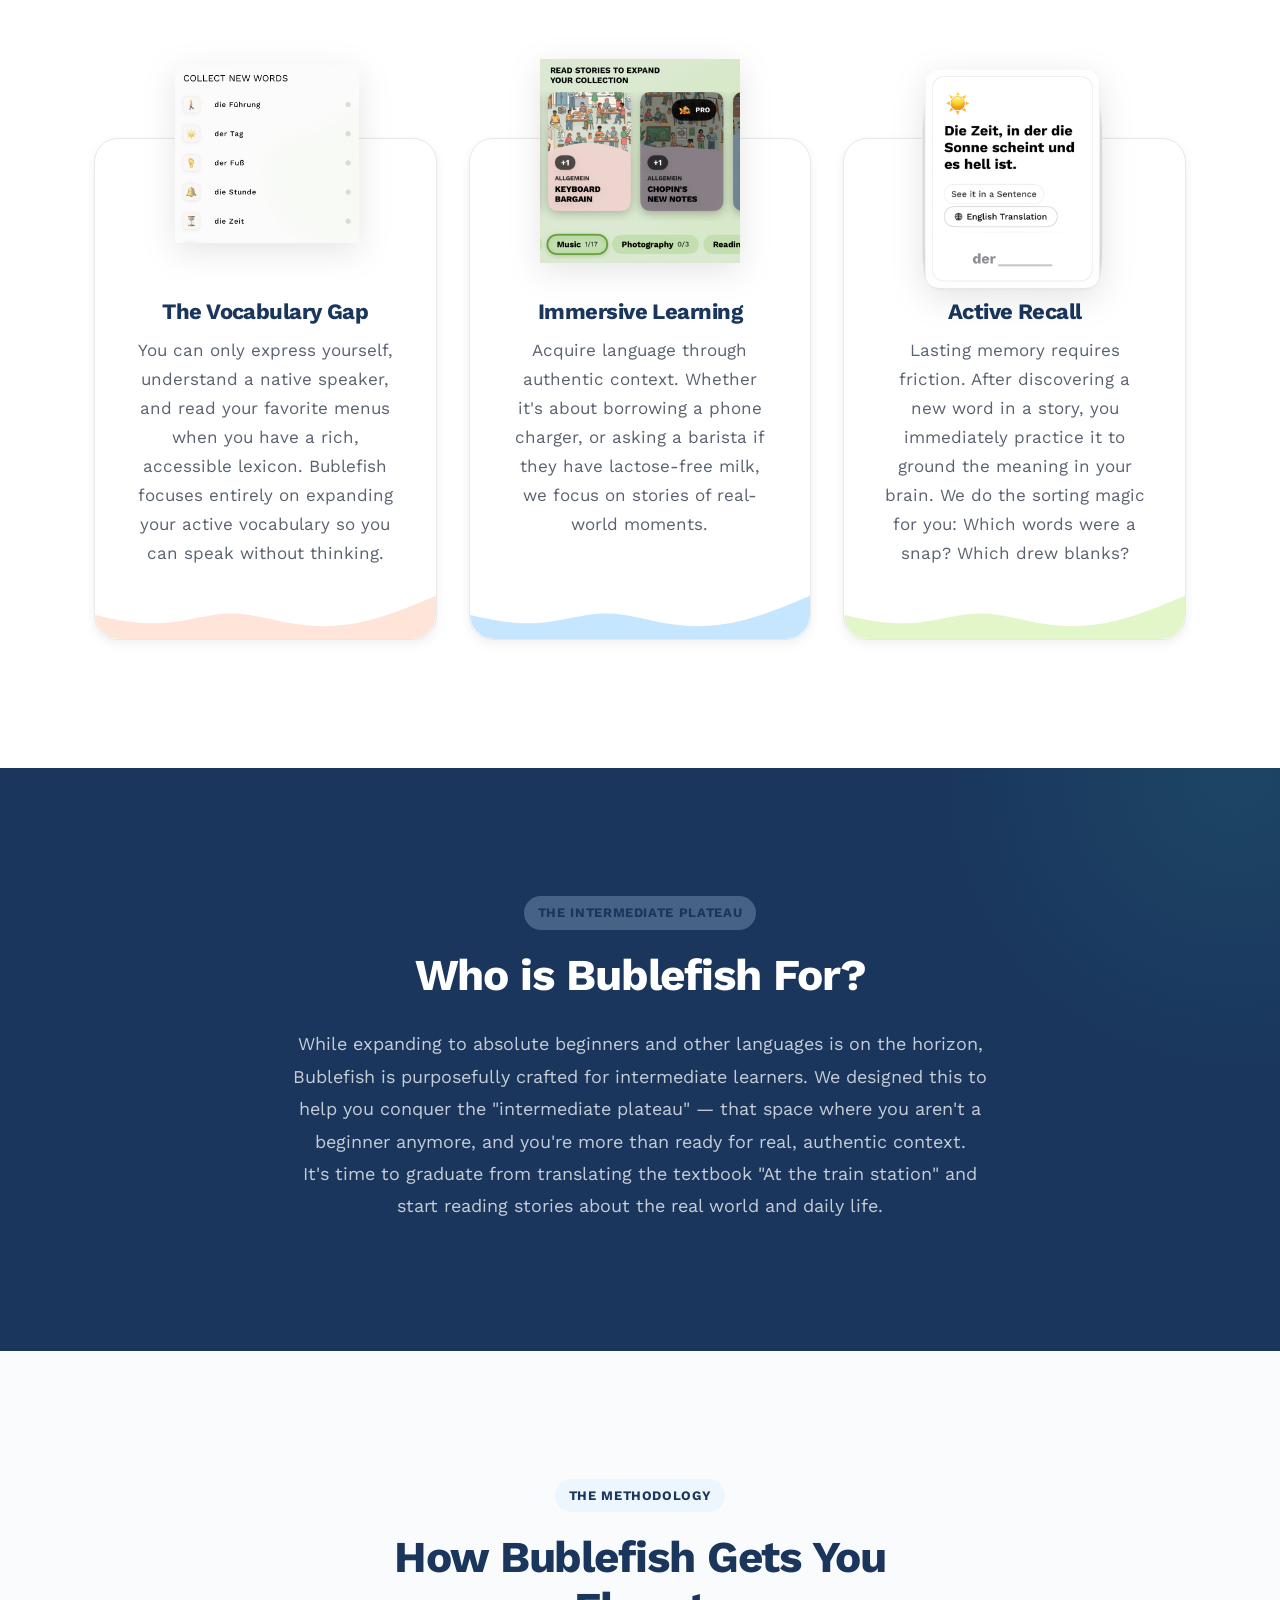
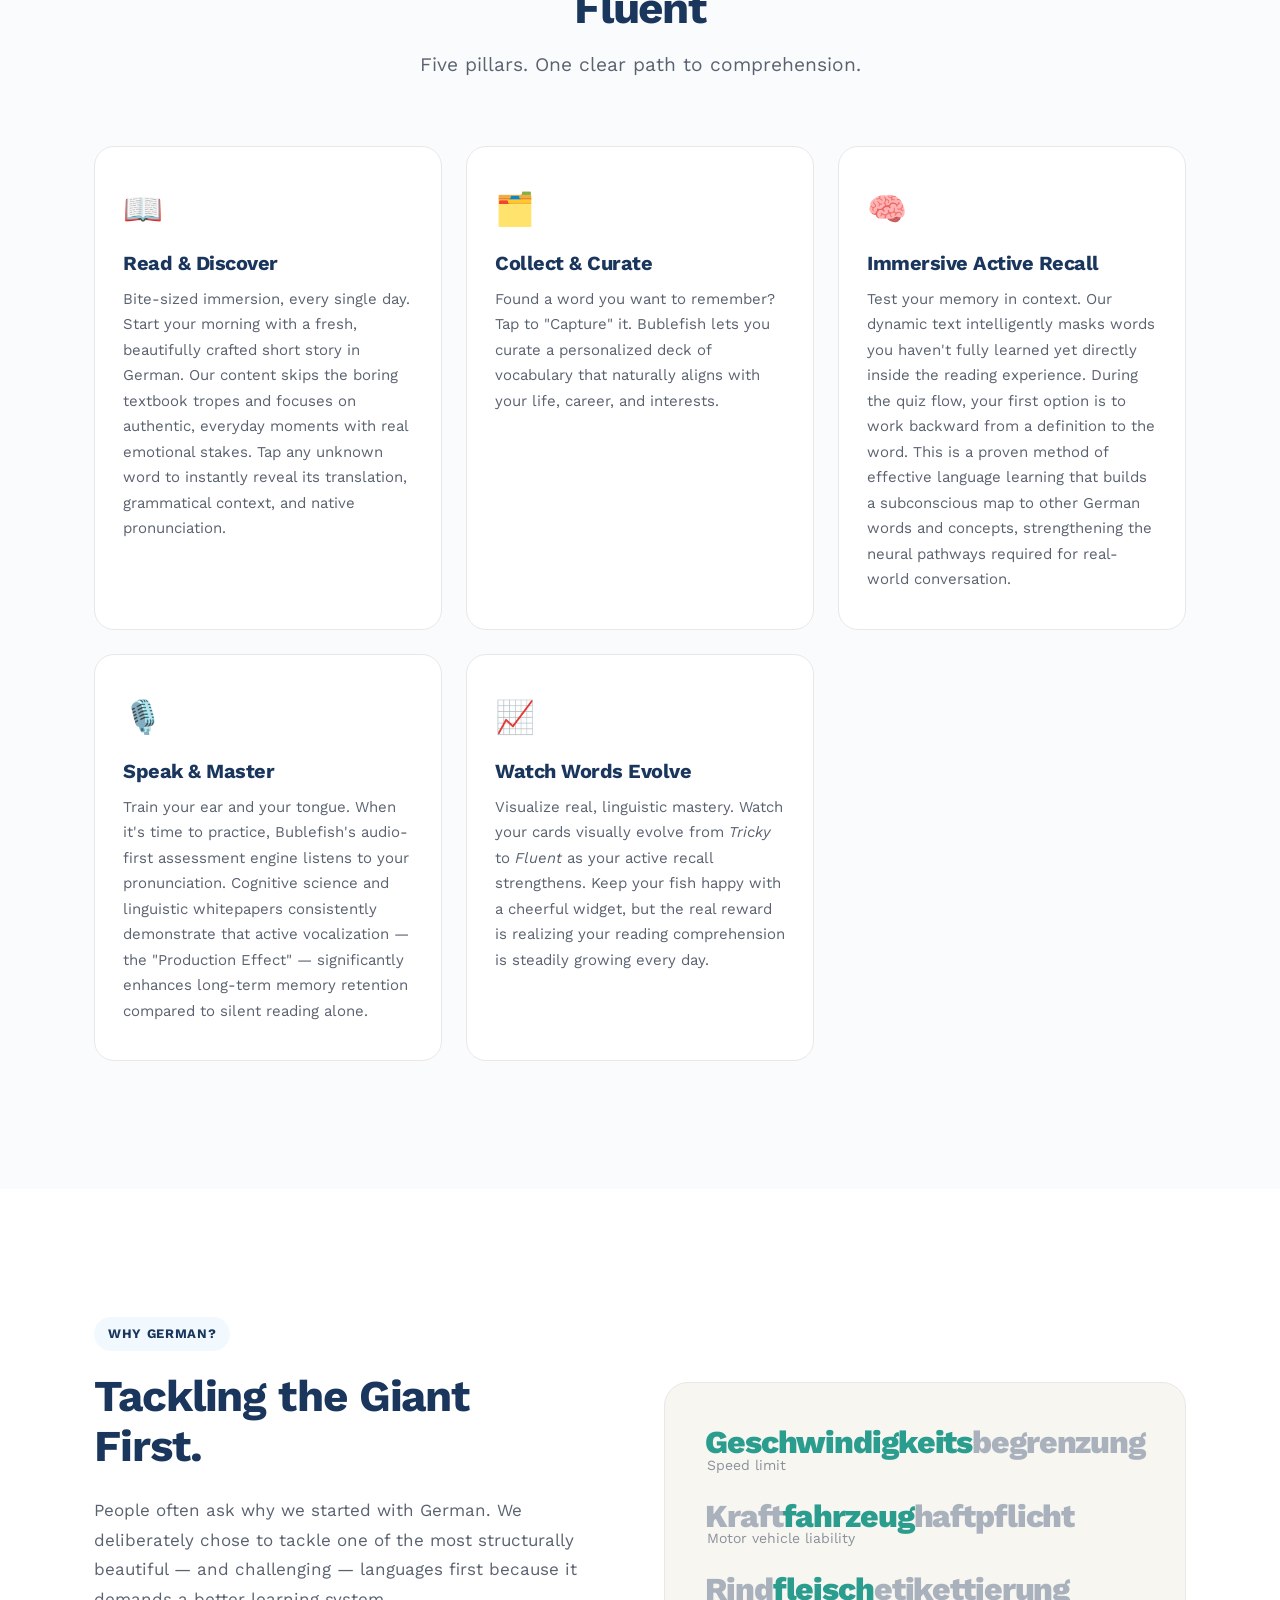
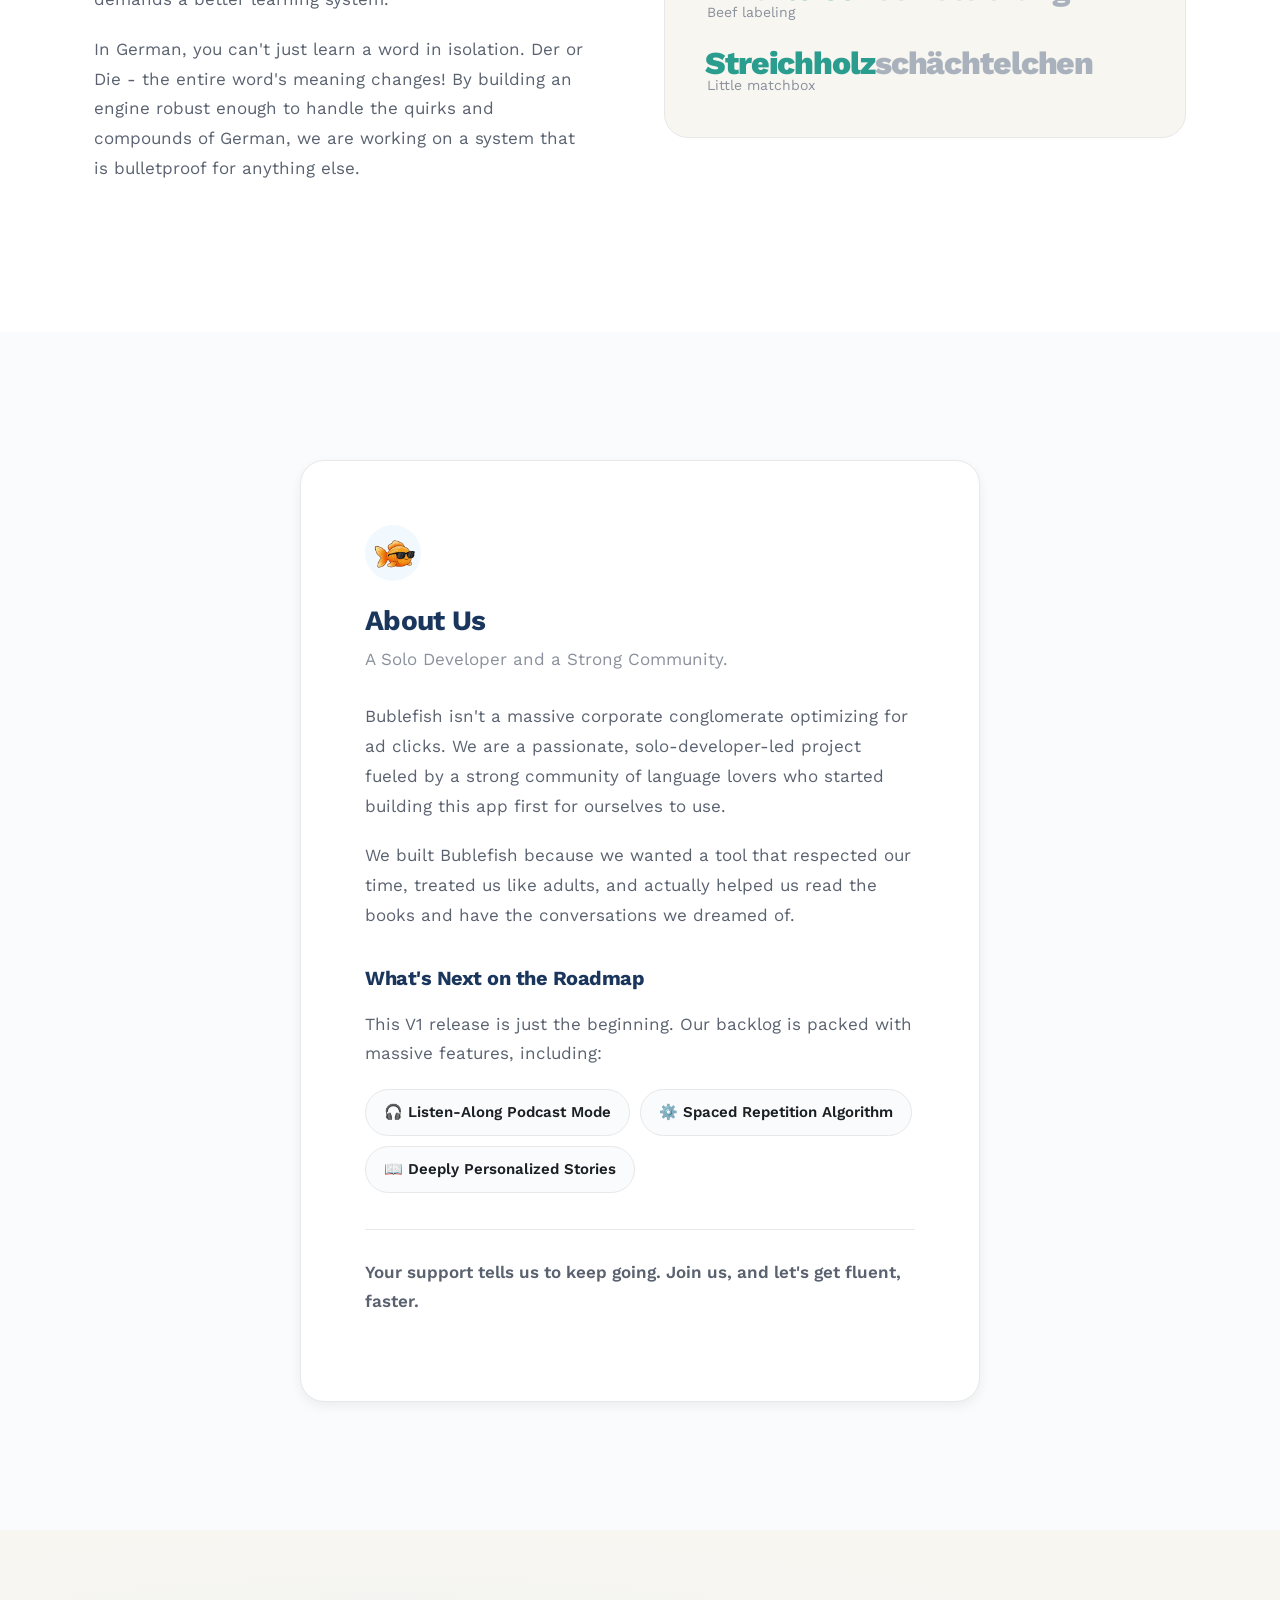
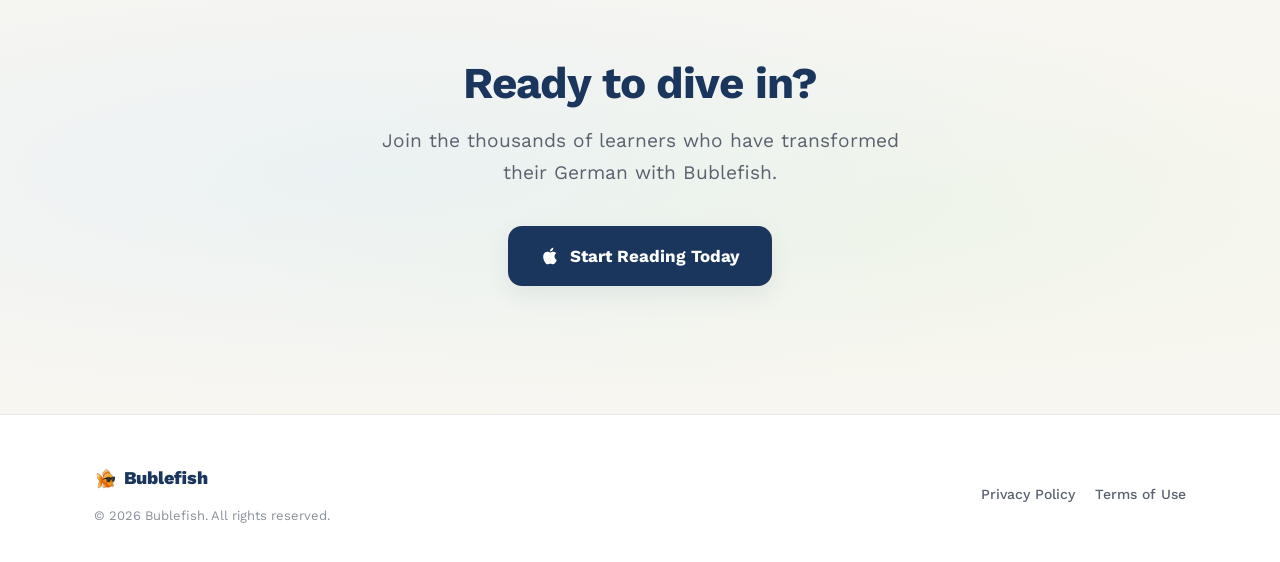
==== commit bc7a6fd6: "Group Start Reading button with App Store badge" ====
--- a/index.html
+++ b/index.html
@@ -44,9 +44,15 @@
             <div class="hero-content">
                 <h1>Get Fluent, Faster.</h1>
                 <p class="lead">How do fish learn to swim? Immersion. Dive in to German with Bublefish and leave rote memorization behind.</p>
-                <a href="#download" class="app-store-badge">
-                    <img src="assets/download-on-the-app-store.svg" alt="Download on the App Store">
-                </a>
+                <div class="cta-group">
+                    <a href="#download" class="btn-primary">
+                        <svg viewBox="0 0 24 24" xmlns="http://www.w3.org/2000/svg"><path d="M18.71 19.5c-.83 1.24-1.71 2.45-3.05 2.47-1.34.03-1.77-.79-3.29-.79-1.53 0-2 .77-3.27.82-1.31.05-2.3-1.32-3.14-2.53C4.25 17 2.94 12.45 4.7 9.39c.87-1.52 2.43-2.48 4.12-2.51 1.28-.02 2.5.87 3.29.87.78 0 2.26-1.07 3.8-.91.65.03 2.47.26 3.64 1.98-.09.06-2.17 1.28-2.15 3.81.03 3.02 2.65 4.03 2.68 4.04-.03.07-.42 1.44-1.38 2.83M13 3.5c.73-.83 1.94-1.46 2.94-1.5.13 1.17-.34 2.35-1.04 3.19-.69.85-1.83 1.51-2.95 1.42-.15-1.15.41-2.35 1.05-3.11z"/></svg>
+                        Start Reading Today
+                    </a>
+                    <a href="#download" class="app-store-badge">
+                        <img src="assets/download-on-the-app-store.svg" alt="Download on the App Store">
+                    </a>
+                </div>
             </div>
 
             <div class="hero-visual">
--- a/styles.css
+++ b/styles.css
@@ -896,3 +896,20 @@
         height: 48px;
     }
 }
+
+/* CTA Grouping */
+.cta-group {
+    display: flex;
+    align-items: center;
+    gap: 20px;
+    margin-top: 32px;
+}
+@media (max-width: 768px) {
+    .cta-group {
+        flex-direction: column;
+        align-items: stretch;
+    }
+    .cta-group .btn-primary {
+        width: 100%;
+    }
+}
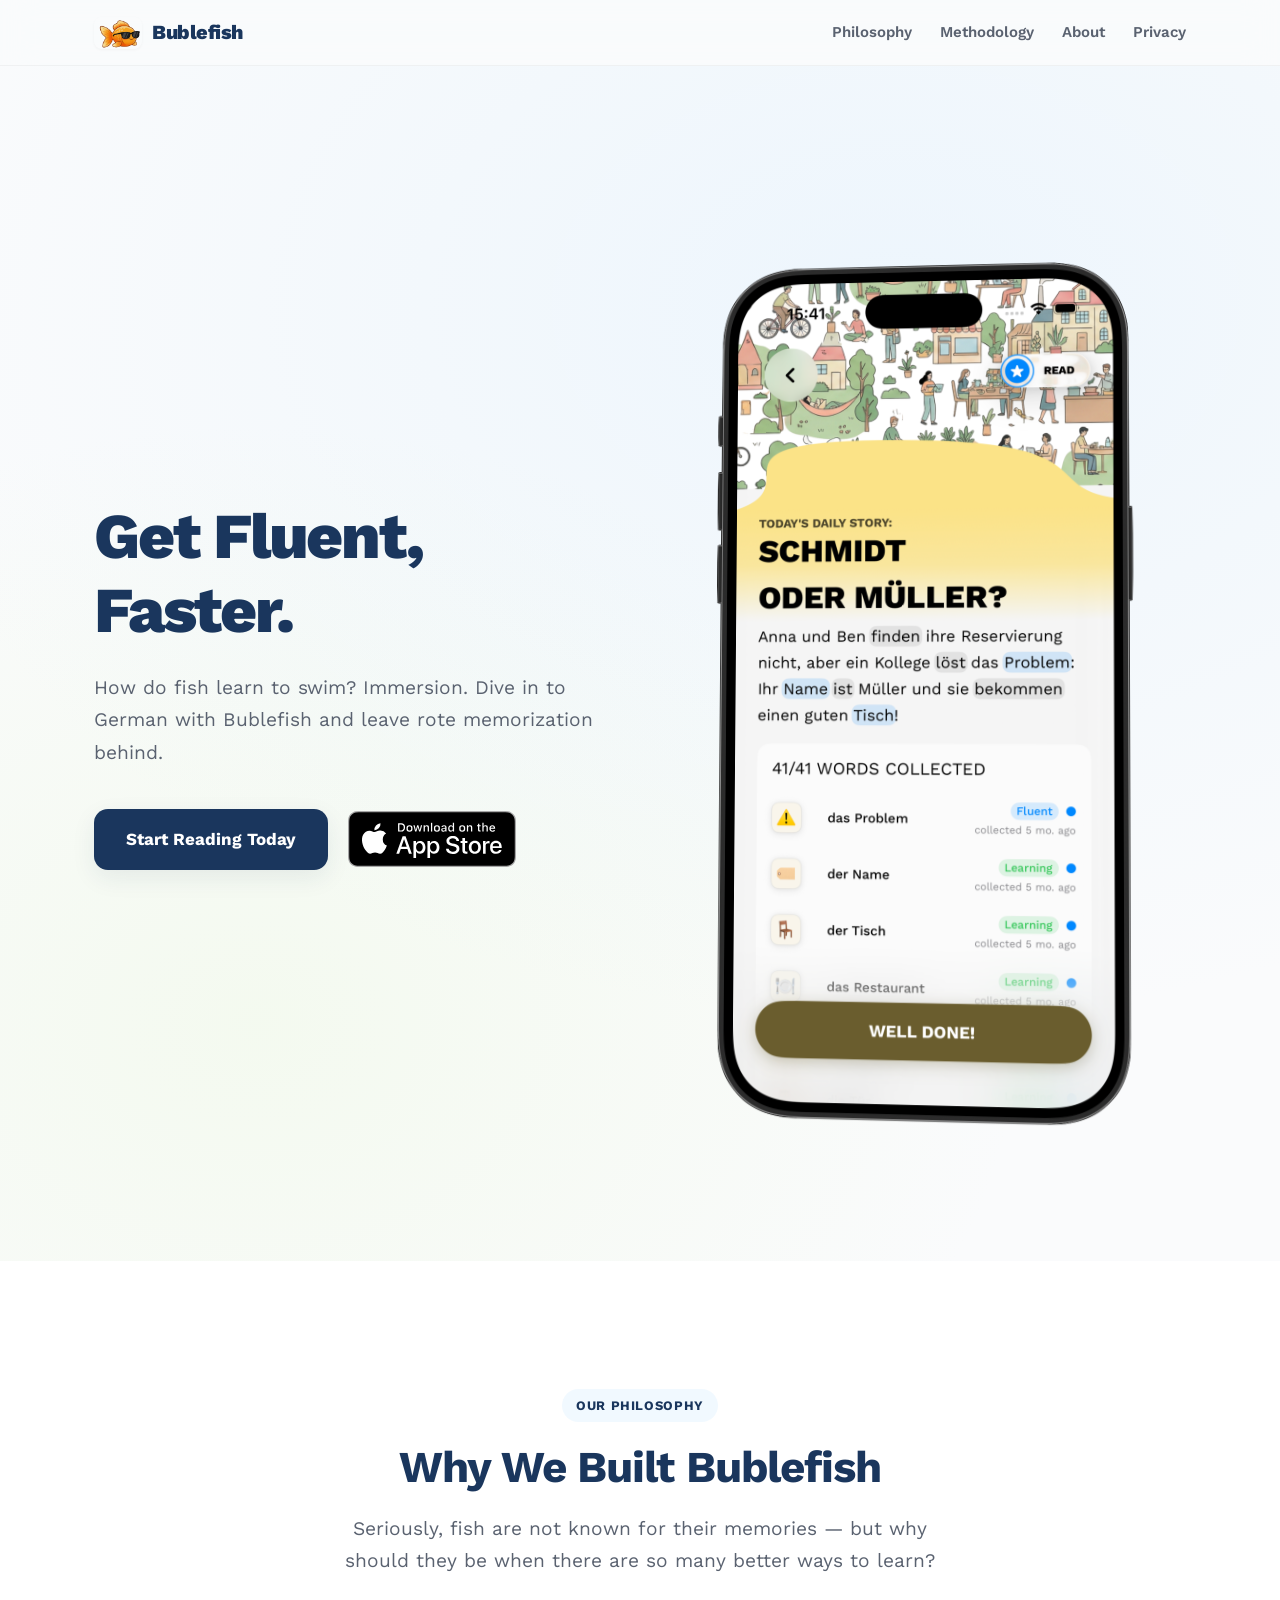
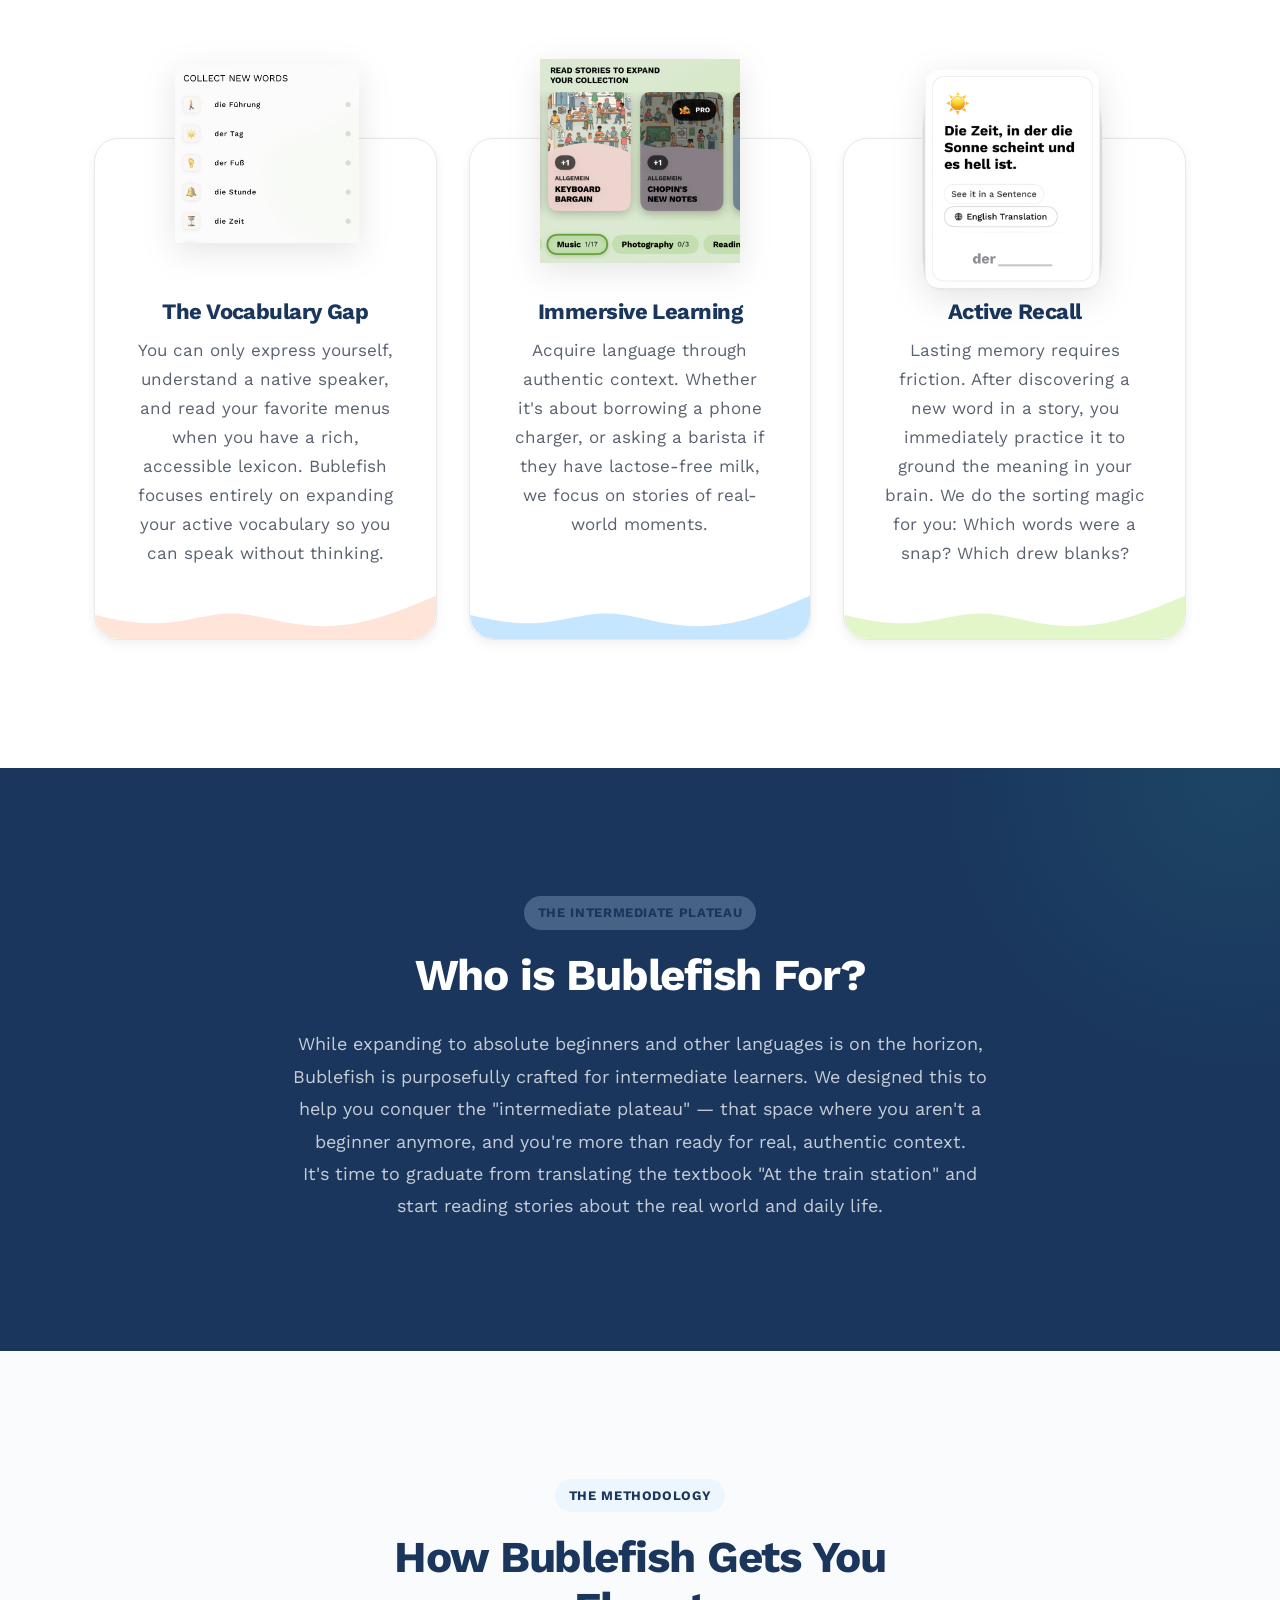
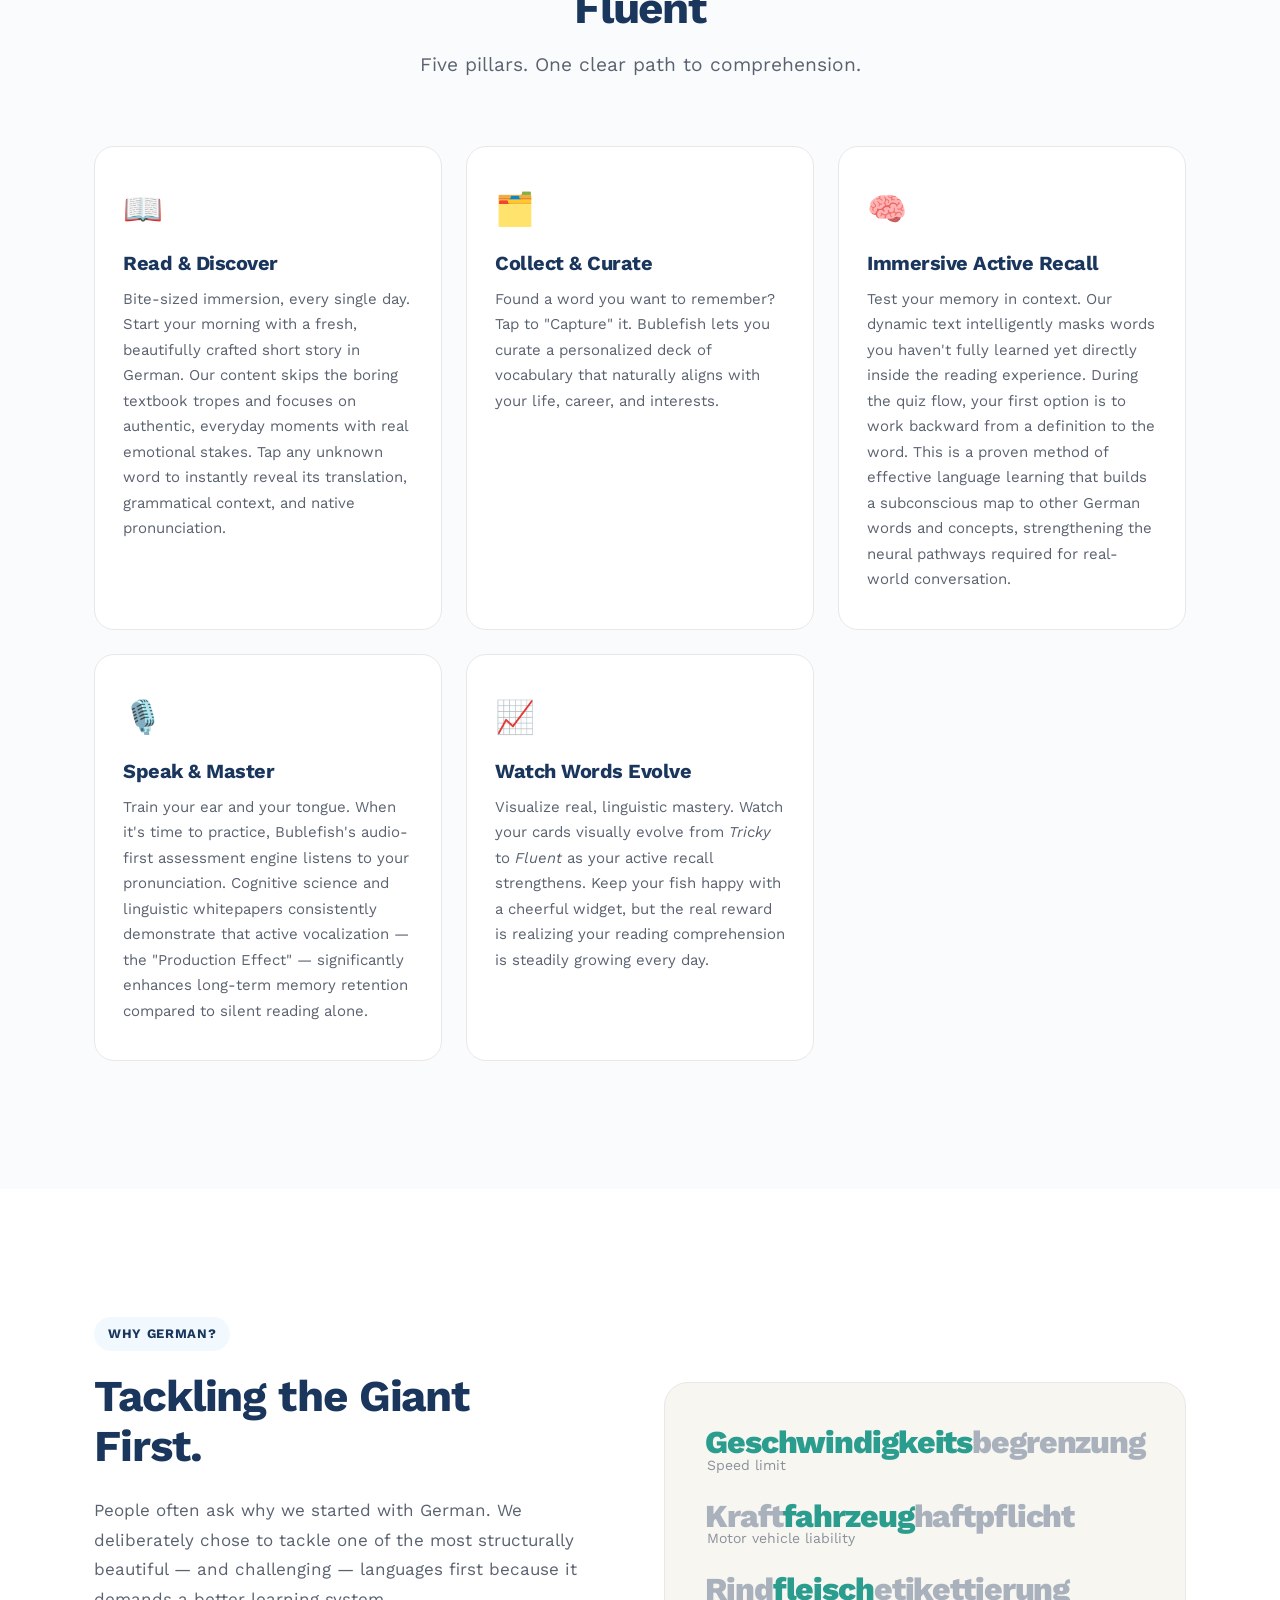
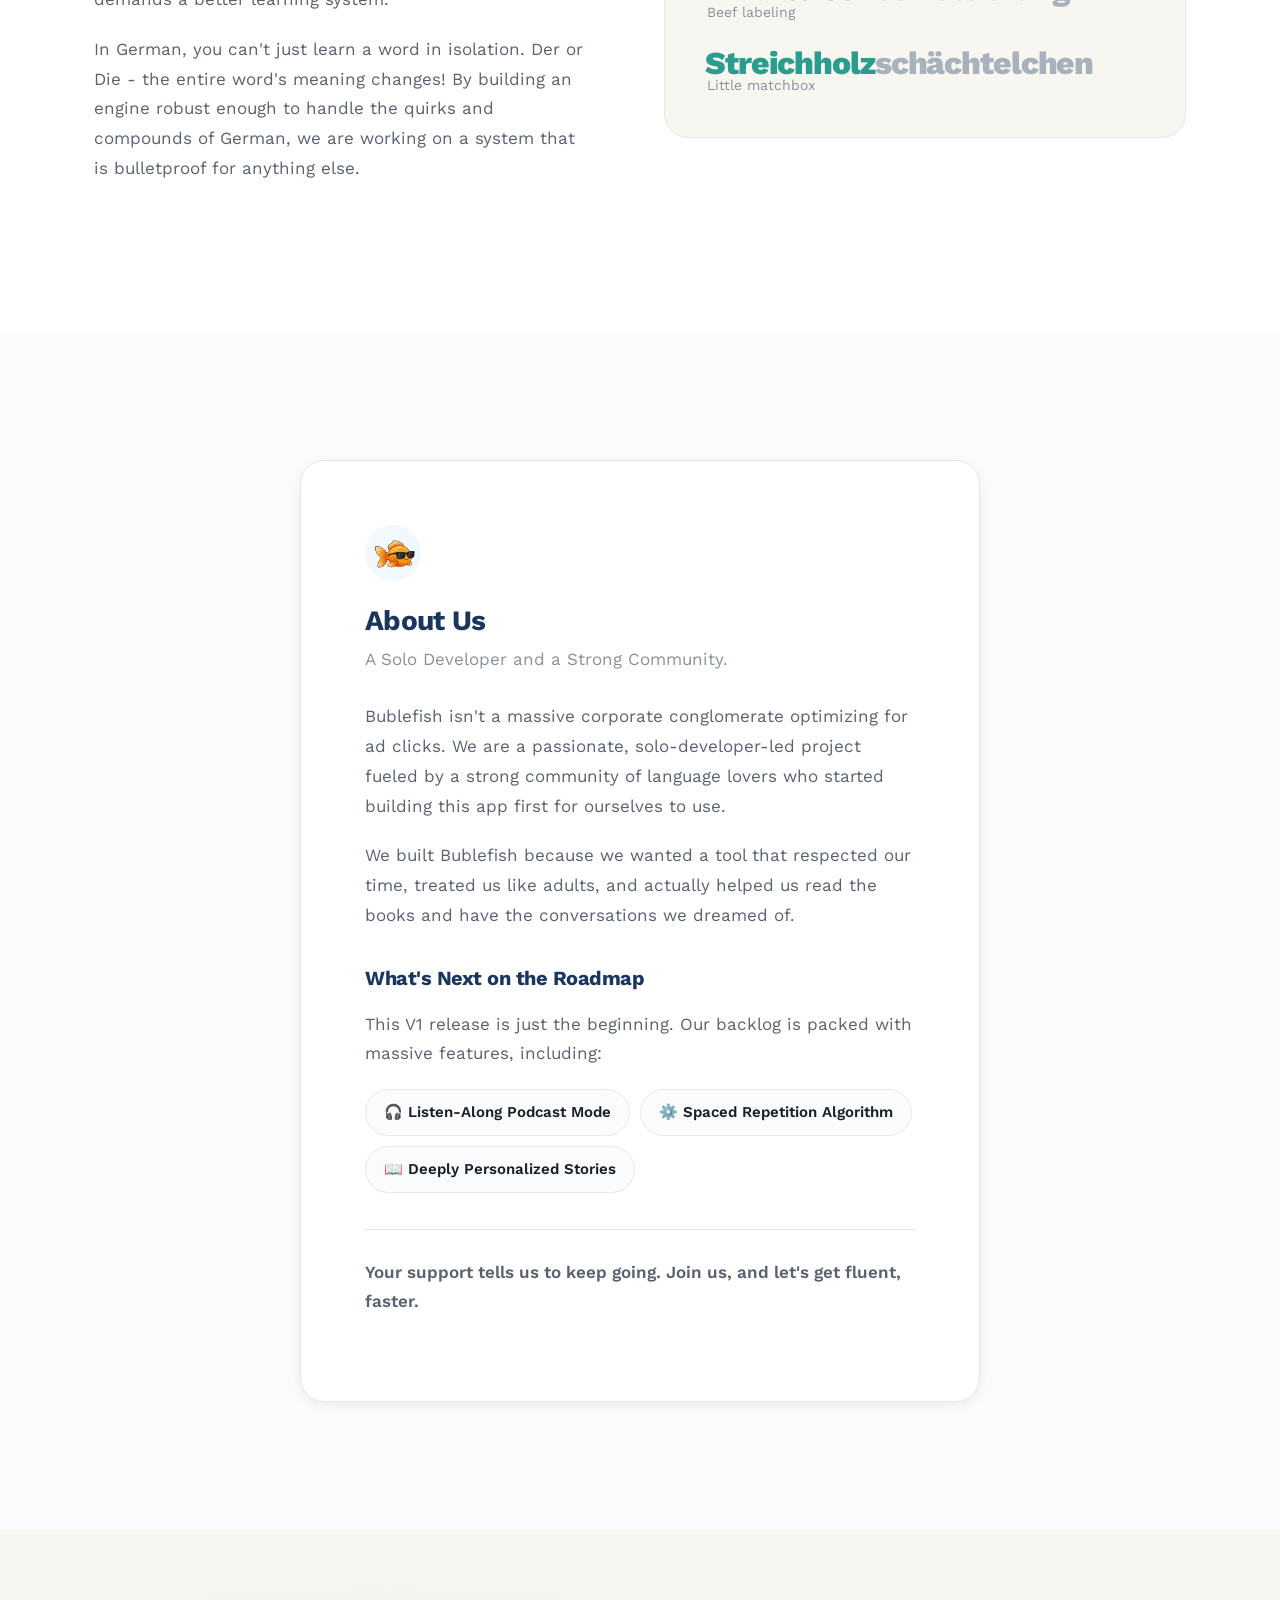
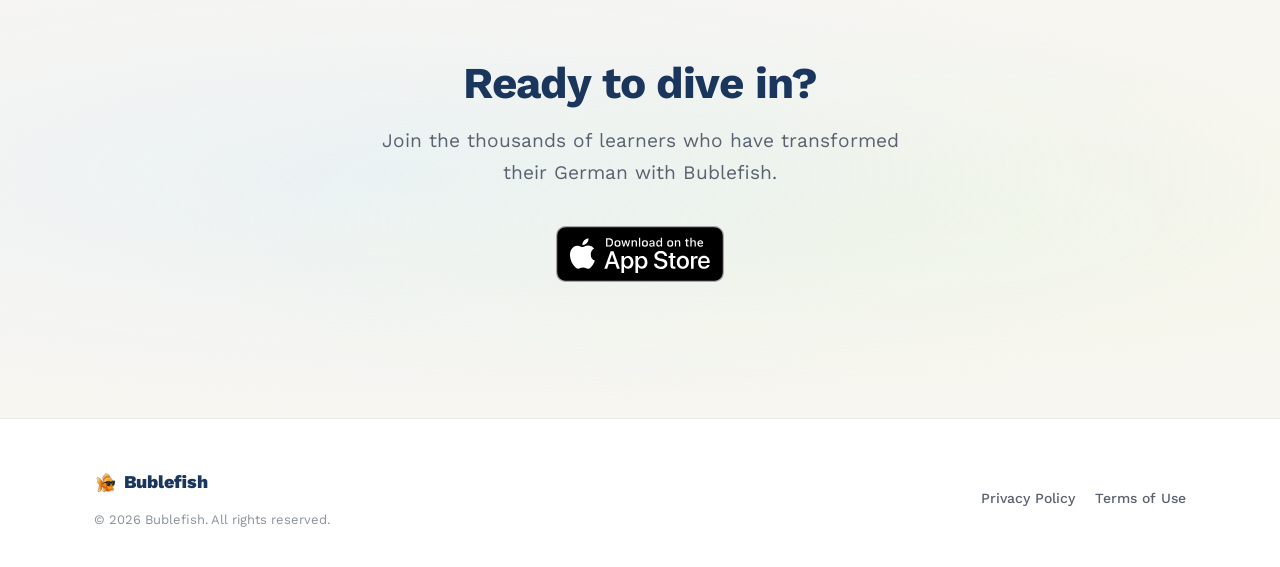
==== commit d5758ea2: "Remove Apple SVG from buttons and update bottom CTA" ====
--- a/index.html
+++ b/index.html
@@ -46,7 +46,6 @@
                 <p class="lead">How do fish learn to swim? Immersion. Dive in to German with Bublefish and leave rote memorization behind.</p>
                 <div class="cta-group">
                     <a href="#download" class="btn-primary">
-                        <svg viewBox="0 0 24 24" xmlns="http://www.w3.org/2000/svg"><path d="M18.71 19.5c-.83 1.24-1.71 2.45-3.05 2.47-1.34.03-1.77-.79-3.29-.79-1.53 0-2 .77-3.27.82-1.31.05-2.3-1.32-3.14-2.53C4.25 17 2.94 12.45 4.7 9.39c.87-1.52 2.43-2.48 4.12-2.51 1.28-.02 2.5.87 3.29.87.78 0 2.26-1.07 3.8-.91.65.03 2.47.26 3.64 1.98-.09.06-2.17 1.28-2.15 3.81.03 3.02 2.65 4.03 2.68 4.04-.03.07-.42 1.44-1.38 2.83M13 3.5c.73-.83 1.94-1.46 2.94-1.5.13 1.17-.34 2.35-1.04 3.19-.69.85-1.83 1.51-2.95 1.42-.15-1.15.41-2.35 1.05-3.11z"/></svg>
                         Start Reading Today
                     </a>
                     <a href="#download" class="app-store-badge">
@@ -245,9 +244,8 @@
             <div class="cta-content">
                 <h2>Ready to dive in?</h2>
                 <p class="lead">Join the thousands of learners who have transformed their German with Bublefish.</p>
-                <a href="#" class="btn-primary">
-                    <svg viewBox="0 0 24 24" xmlns="http://www.w3.org/2000/svg"><path d="M18.71 19.5c-.83 1.24-1.71 2.45-3.05 2.47-1.34.03-1.77-.79-3.29-.79-1.53 0-2 .77-3.27.82-1.31.05-2.3-1.32-3.14-2.53C4.25 17 2.94 12.45 4.7 9.39c.87-1.52 2.43-2.48 4.12-2.51 1.28-.02 2.5.87 3.29.87.78 0 2.26-1.07 3.8-.91.65.03 2.47.26 3.64 1.98-.09.06-2.17 1.28-2.15 3.81.03 3.02 2.65 4.03 2.68 4.04-.03.07-.42 1.44-1.38 2.83M13 3.5c.73-.83 1.94-1.46 2.94-1.5.13 1.17-.34 2.35-1.04 3.19-.69.85-1.83 1.51-2.95 1.42-.15-1.15.41-2.35 1.05-3.11z"/></svg>
-                    Start Reading Today
+                <a href="#download" class="app-store-badge">
+                    <img src="assets/download-on-the-app-store.svg" alt="Download on the App Store">
                 </a>
             </div>
         </div>
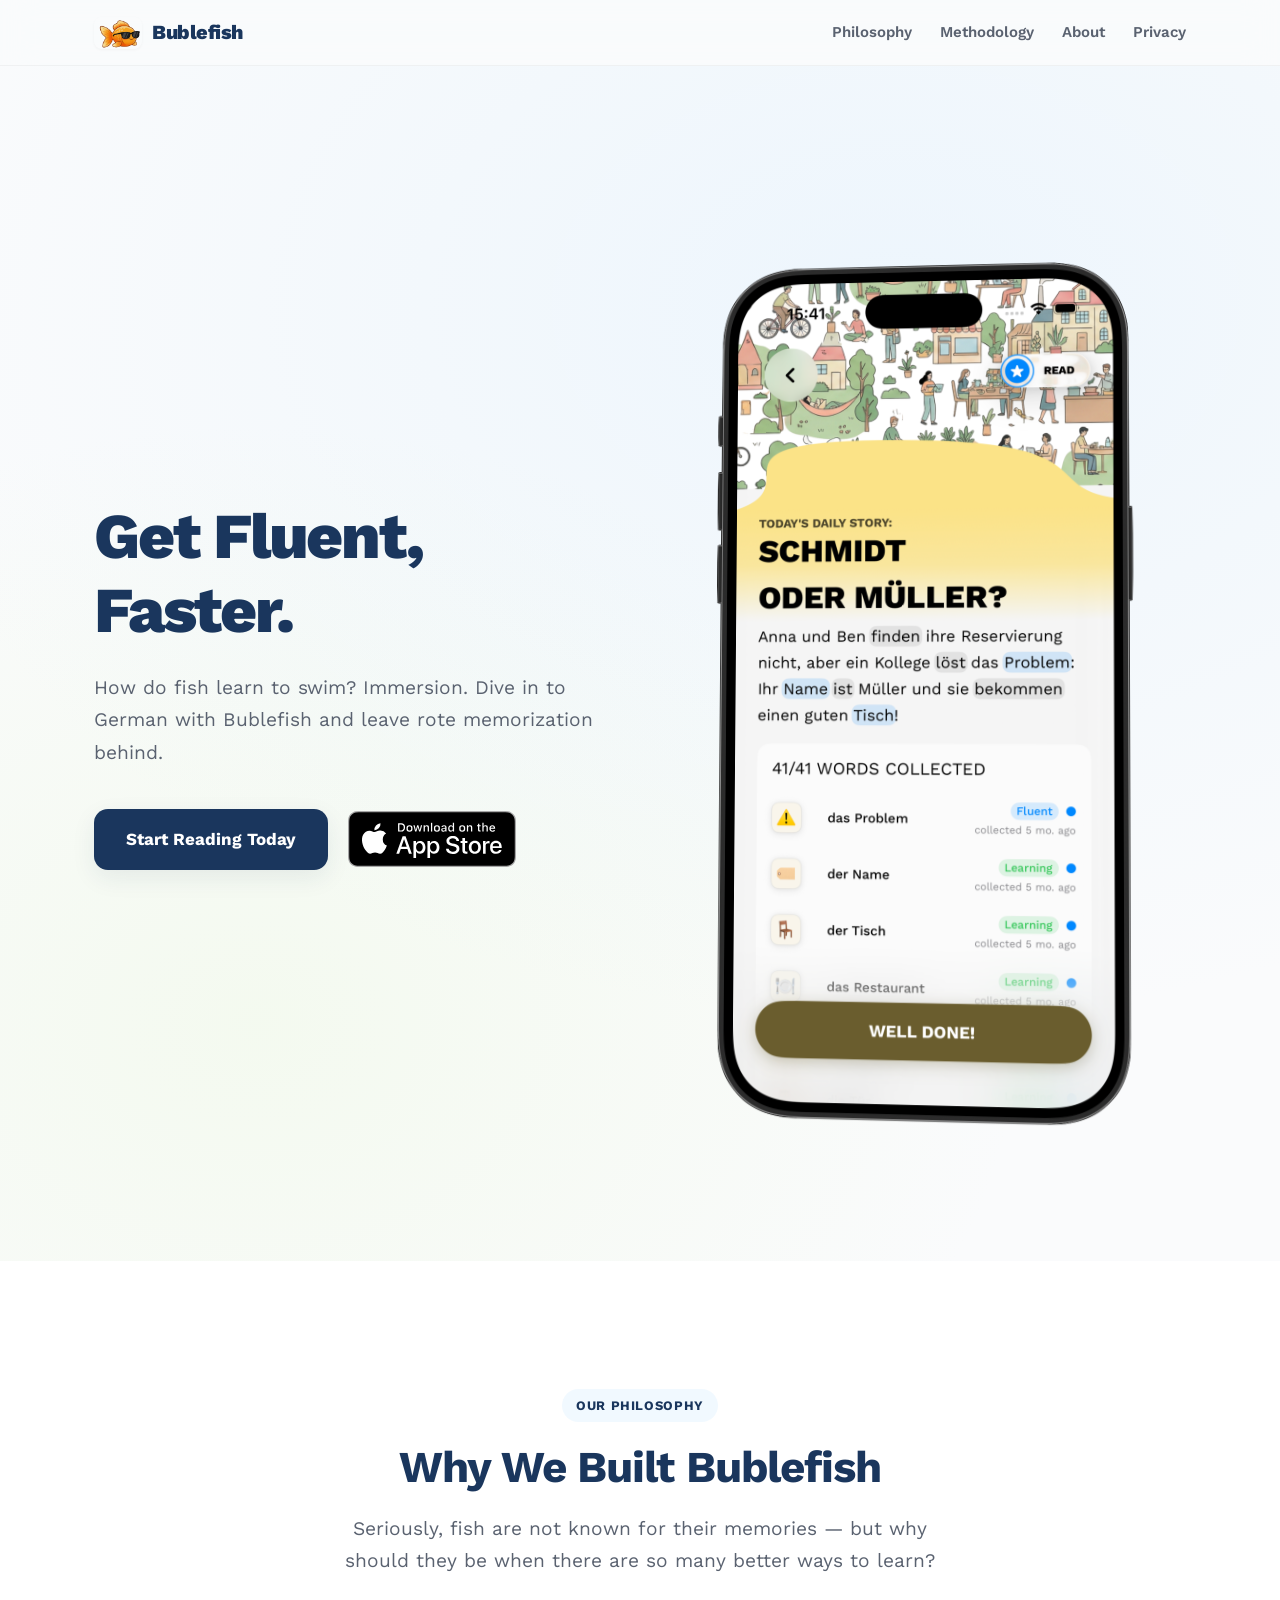
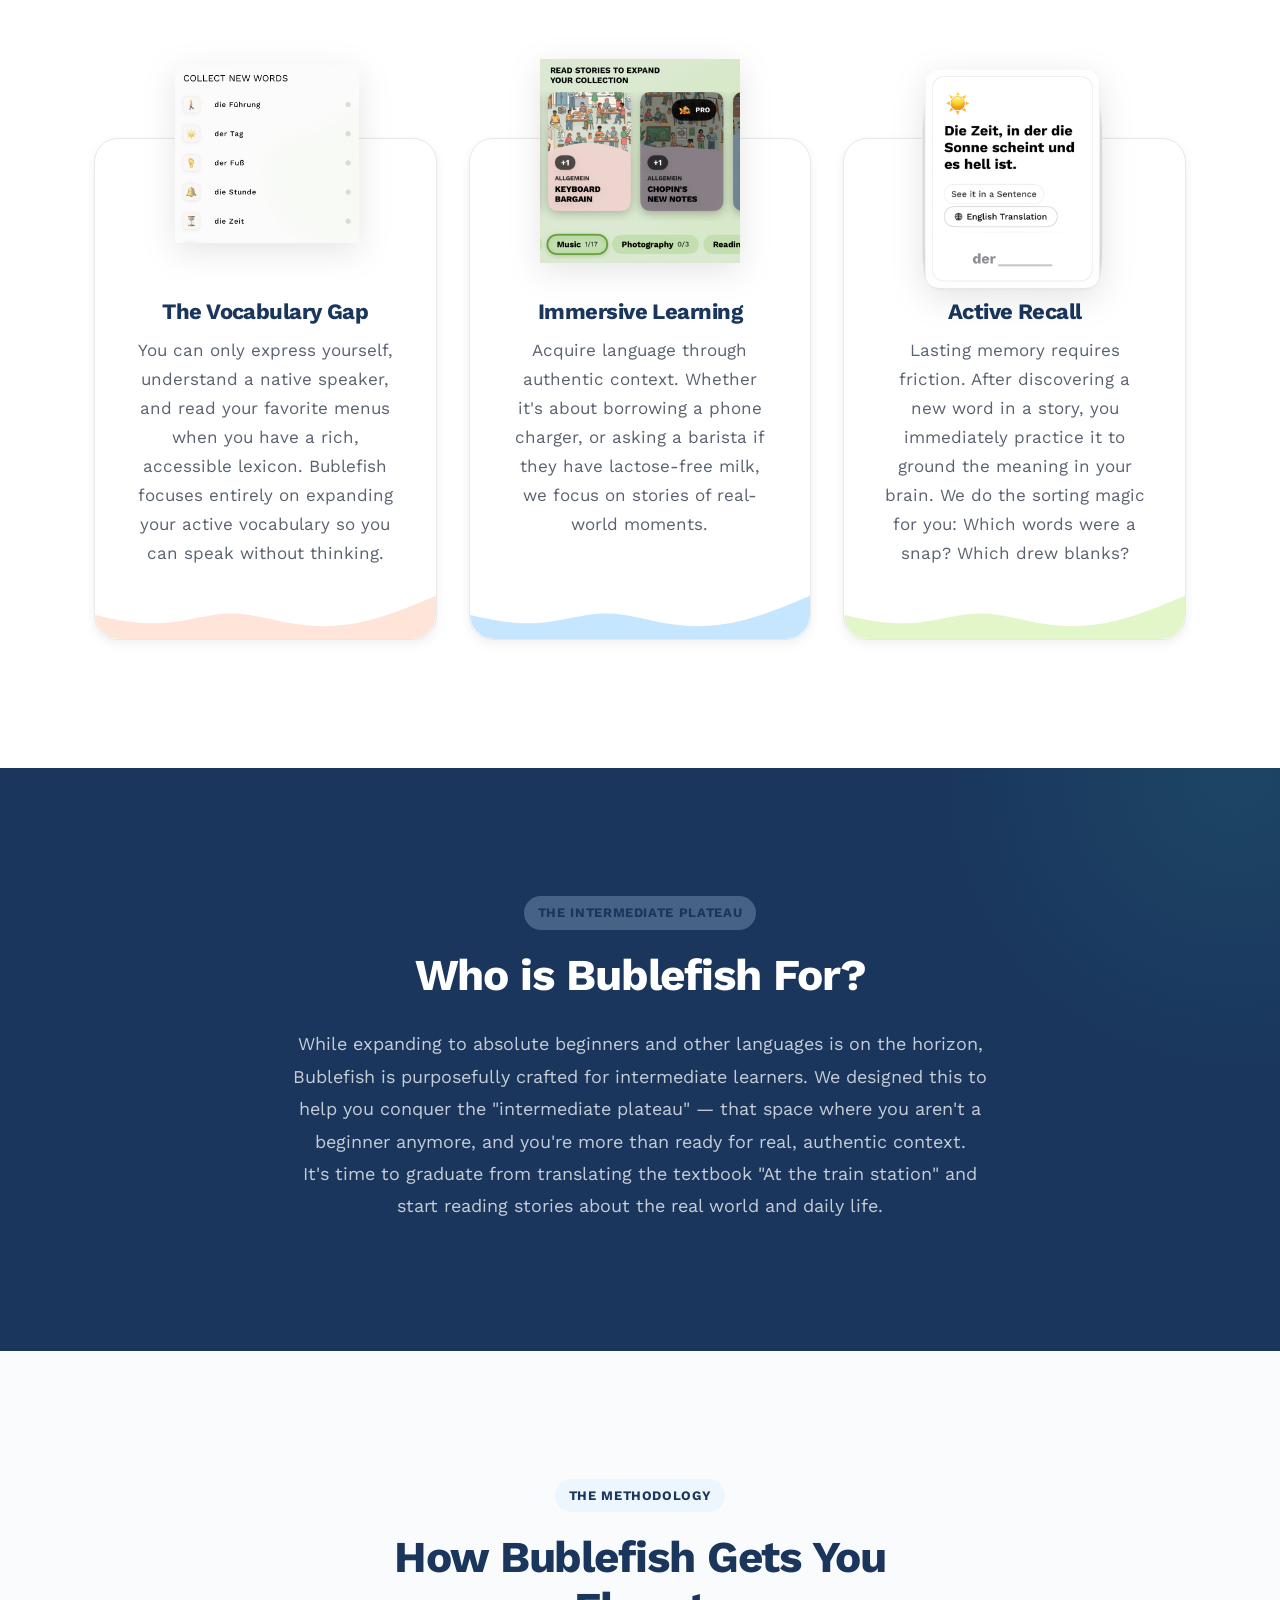
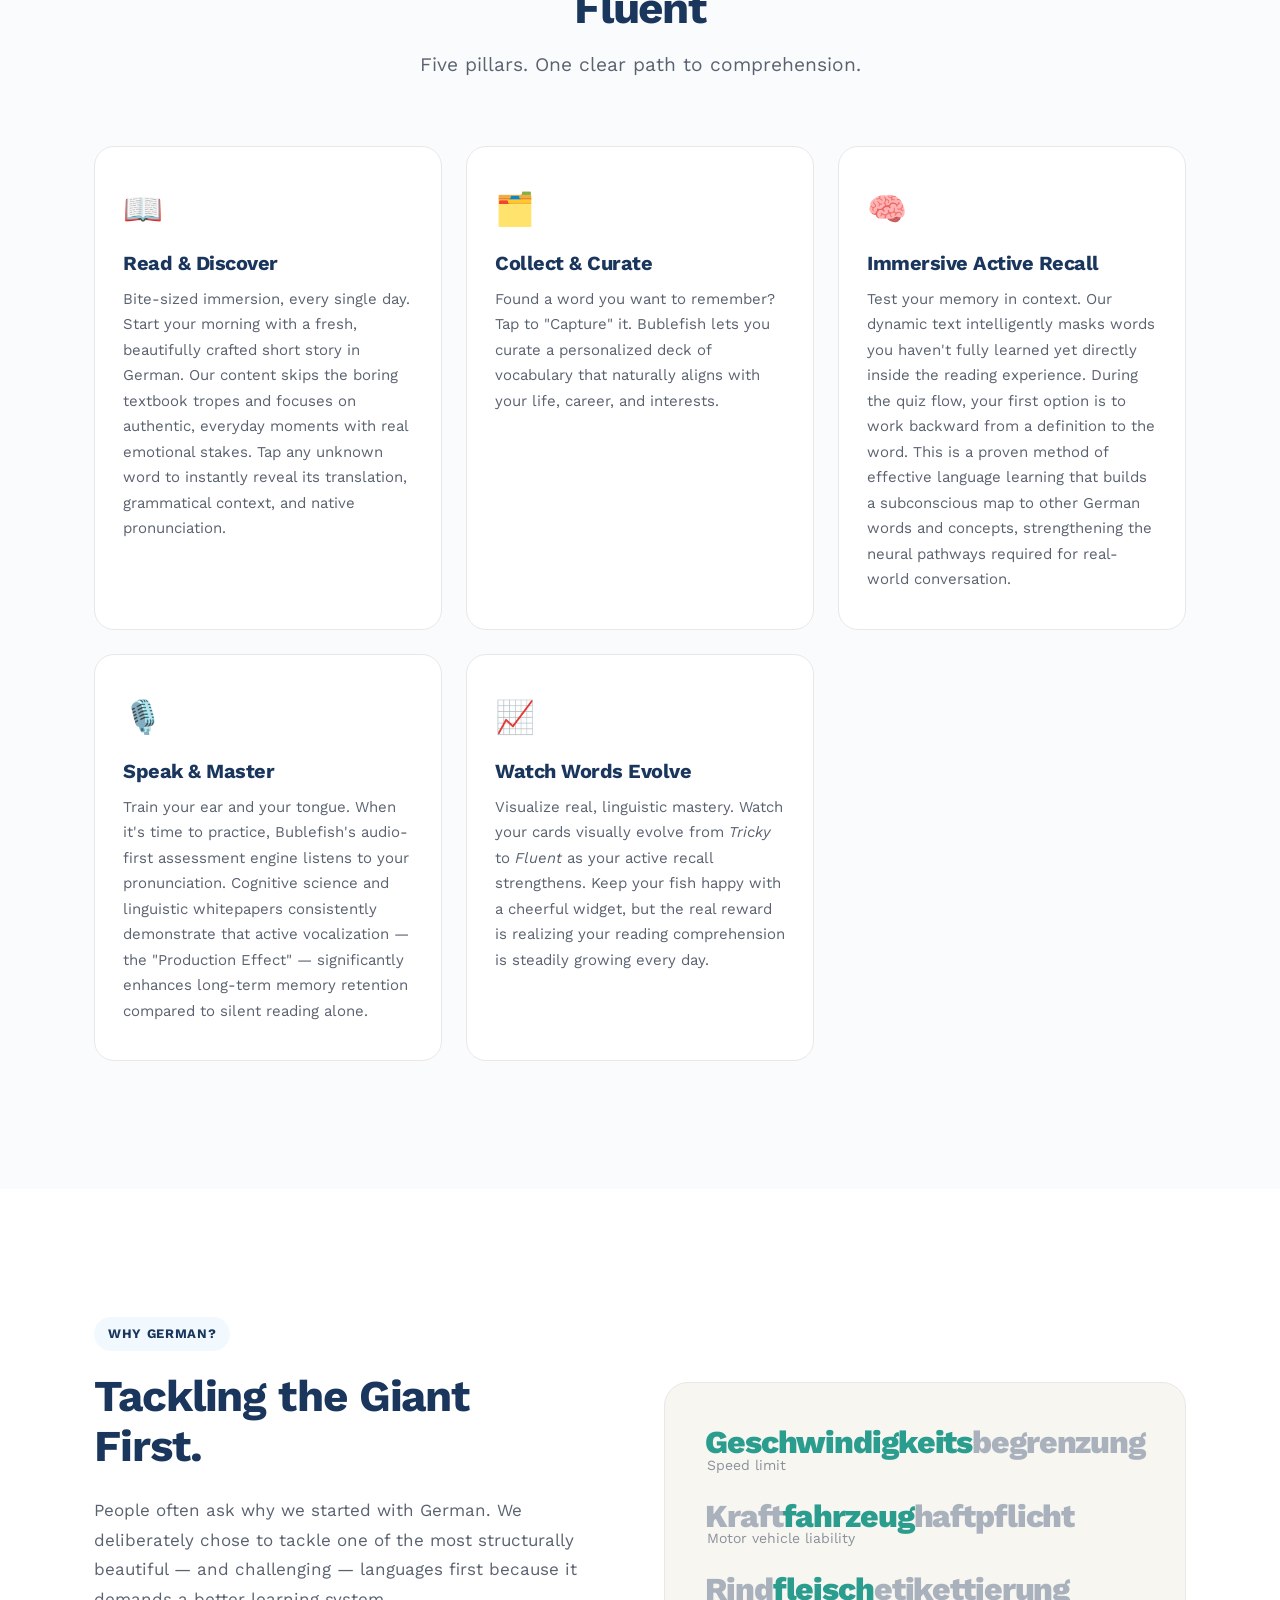
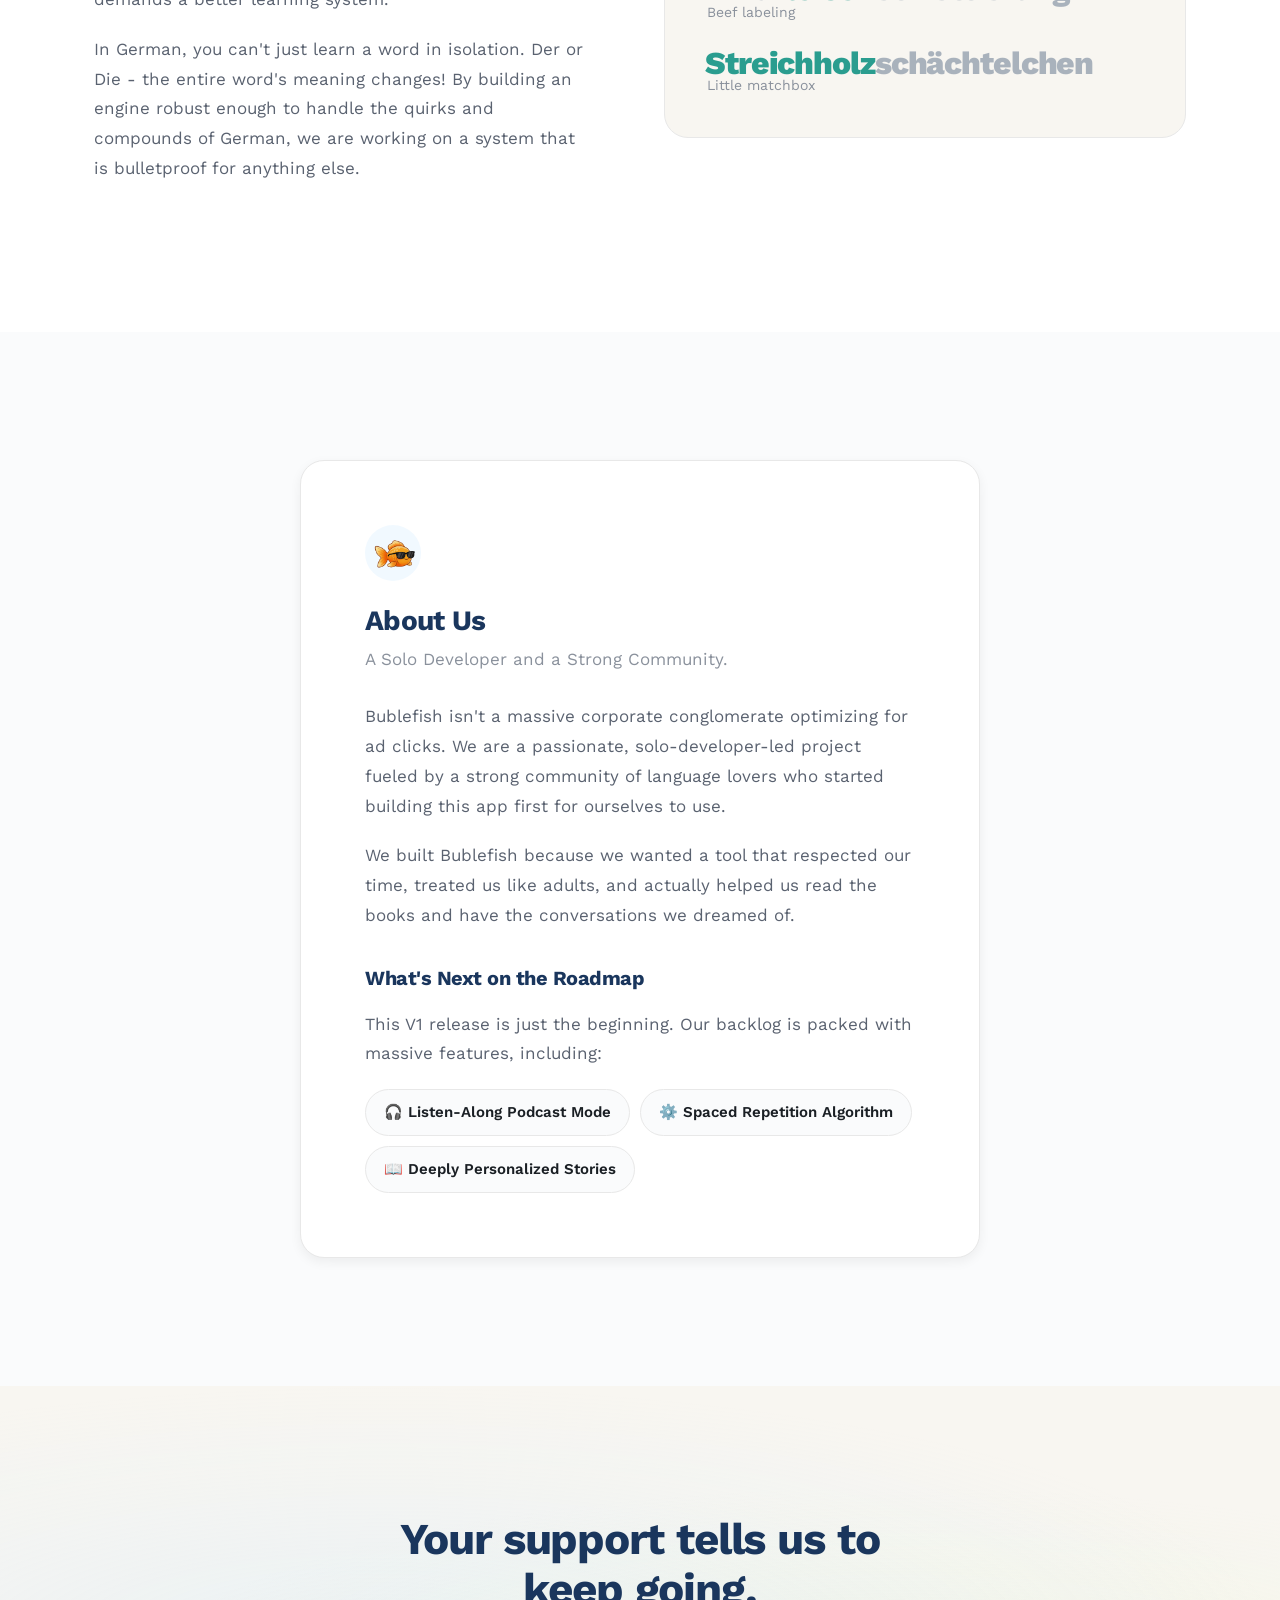
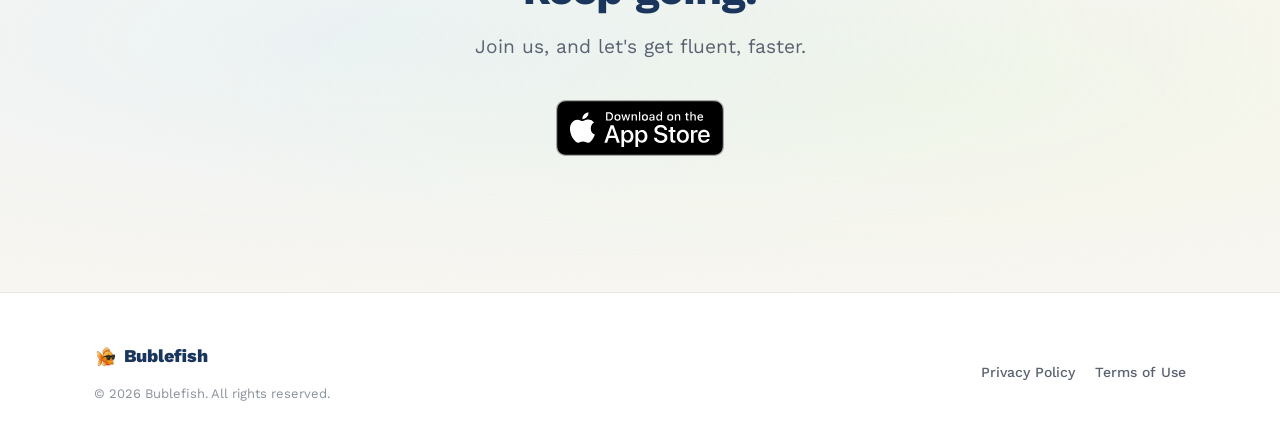
==== commit 682d1df7: "Update final CTA copy" ====
--- a/index.html
+++ b/index.html
@@ -231,7 +231,7 @@
                     <li>📖 Deeply Personalized Stories</li>
                 </ul>
 
-                <p class="manifesto-closing">Your support tells us to keep going. Join us, and let's get fluent, faster.</p>
+                
             </div>
         </div>
     </section>
@@ -242,8 +242,8 @@
     <section id="download" class="cta-section">
         <div class="container">
             <div class="cta-content">
-                <h2>Ready to dive in?</h2>
-                <p class="lead">Join the thousands of learners who have transformed their German with Bublefish.</p>
+                <h2>Your support tells us to keep going.</h2>
+                <p class="lead">Join us, and let's get fluent, faster.</p>
                 <a href="#download" class="app-store-badge">
                     <img src="assets/download-on-the-app-store.svg" alt="Download on the App Store">
                 </a>
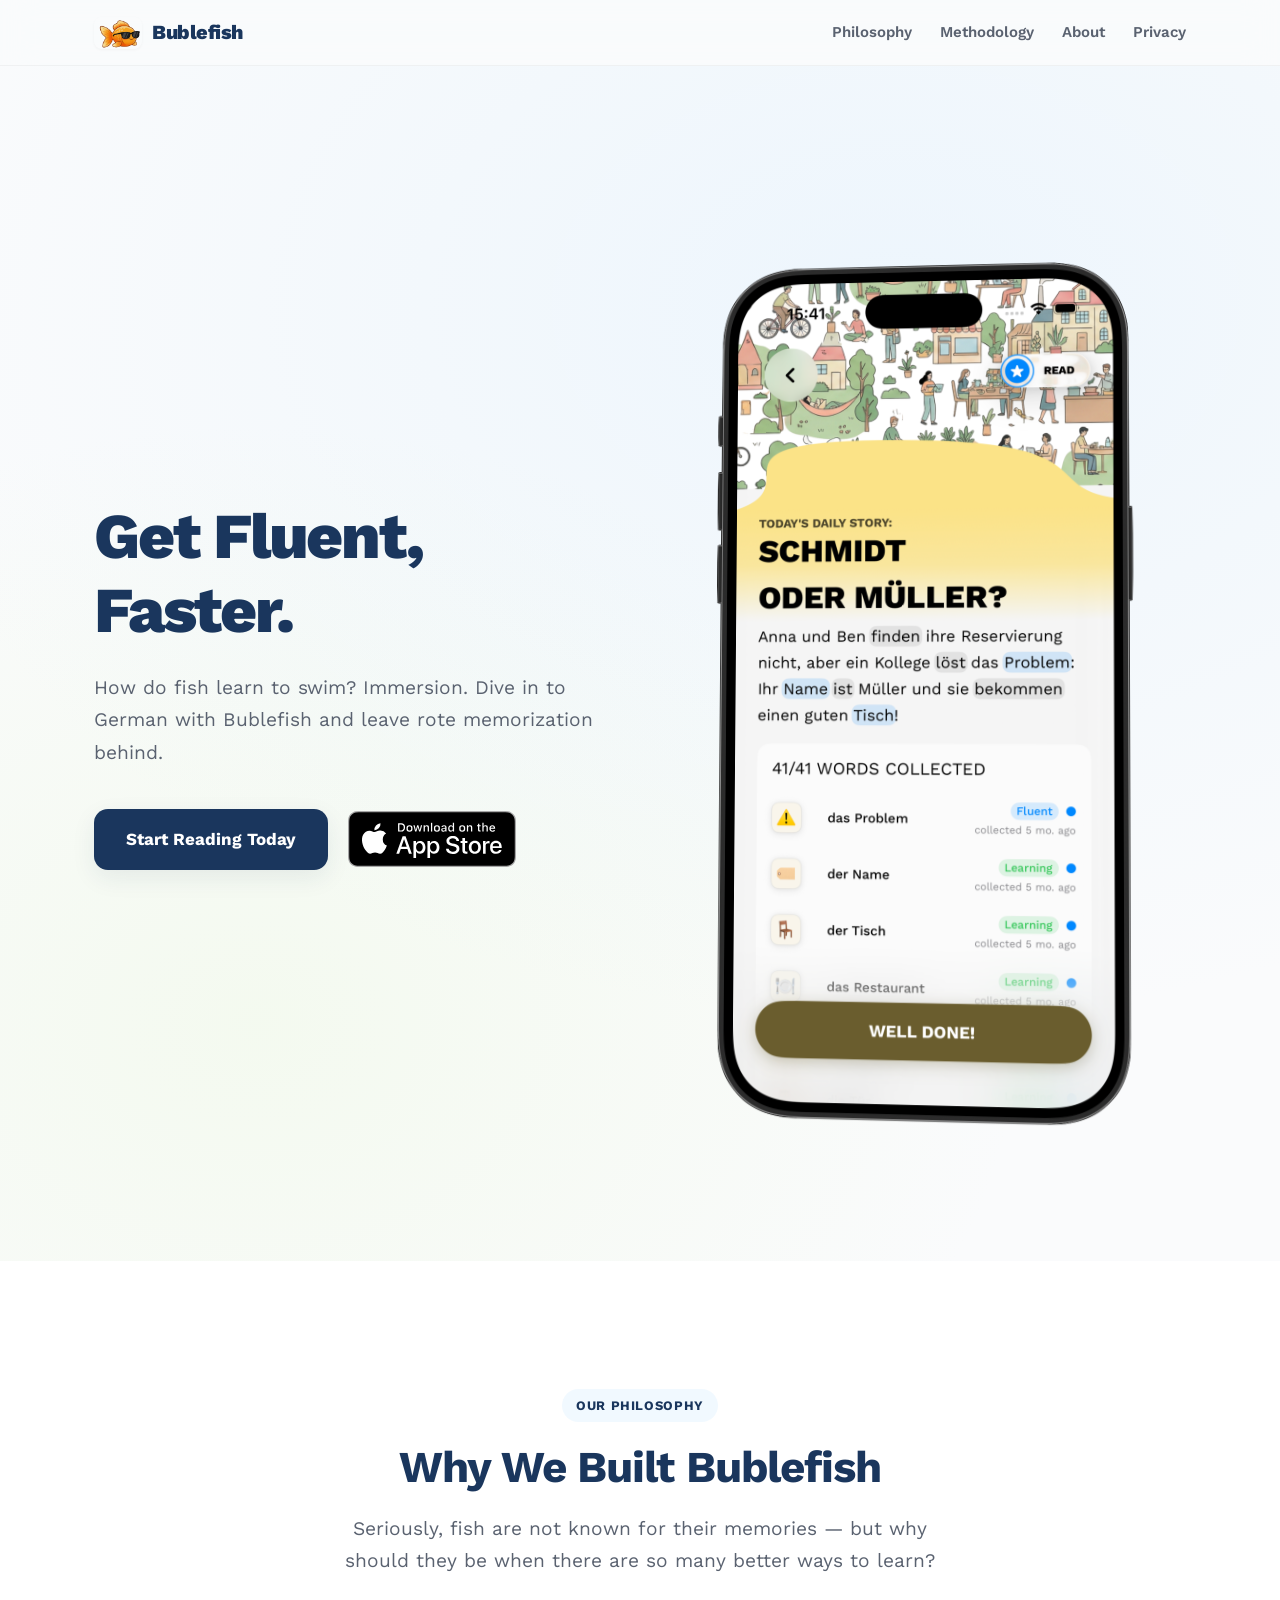
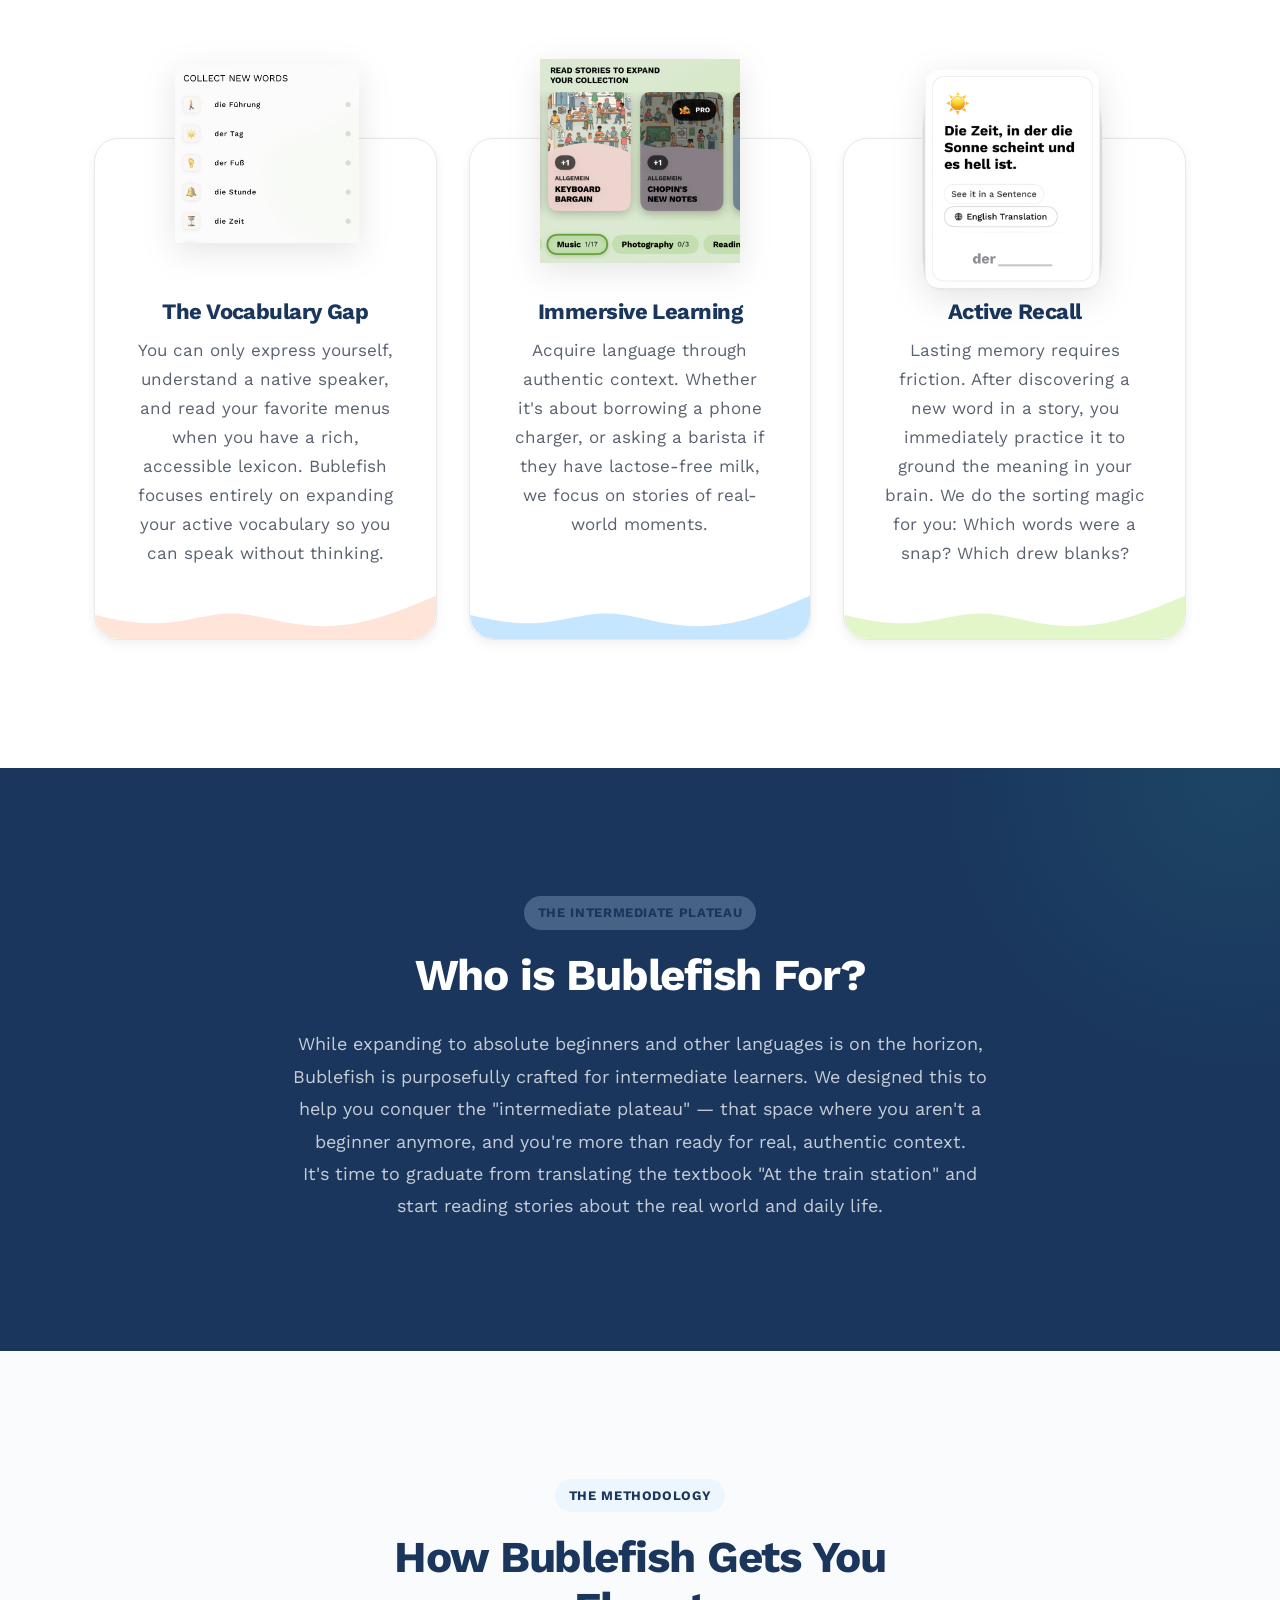
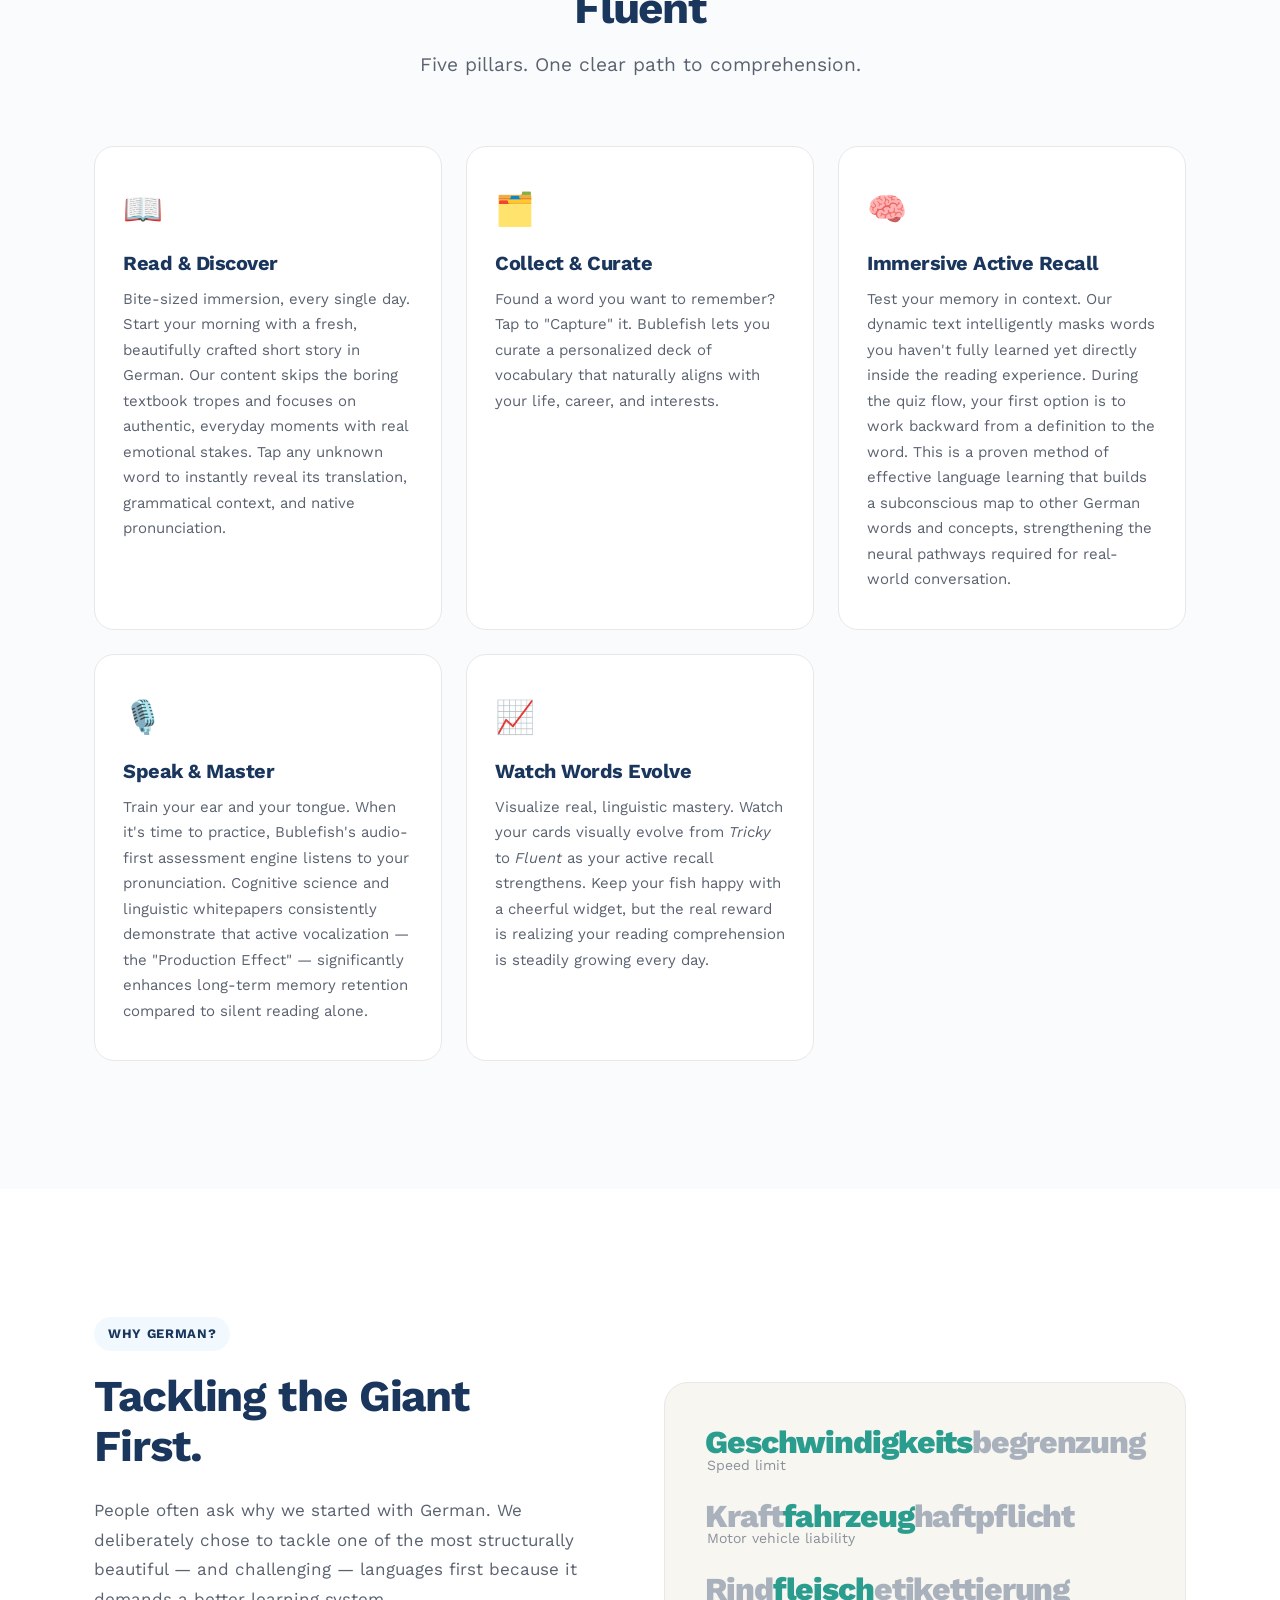
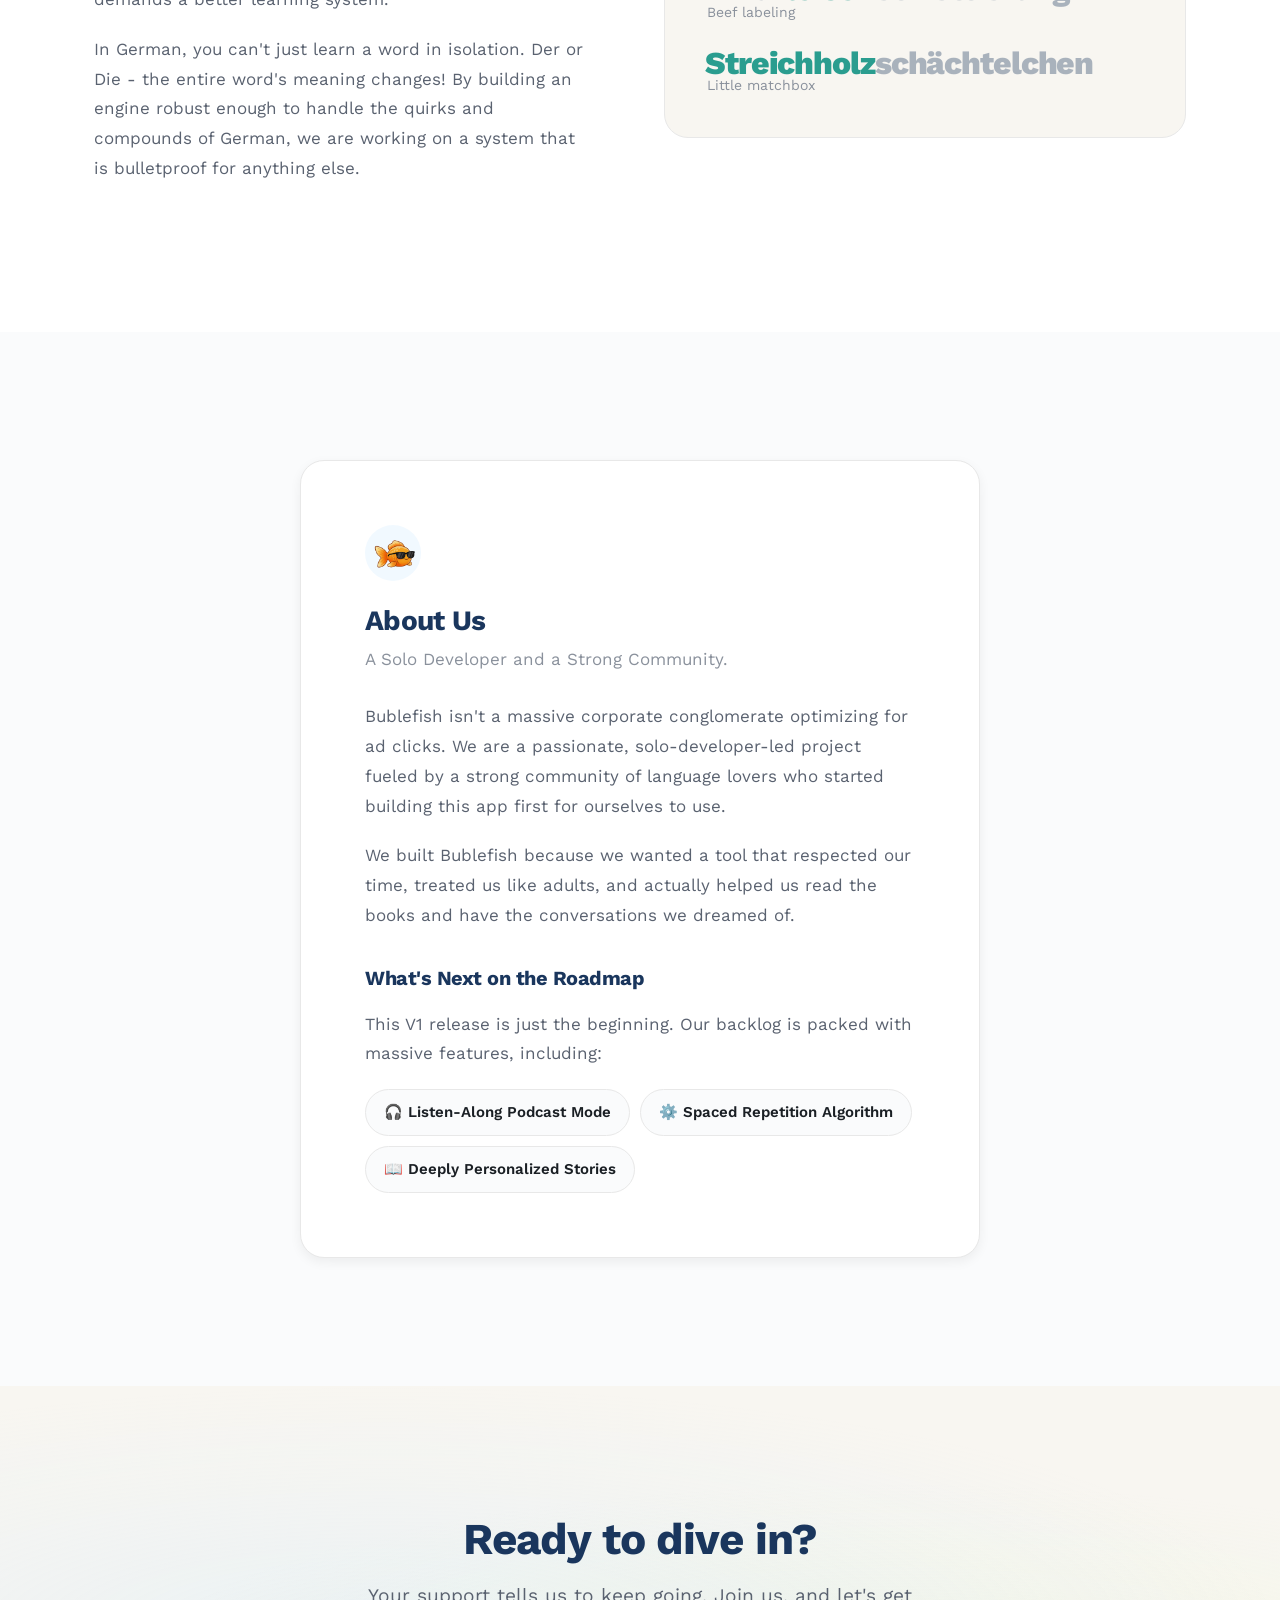
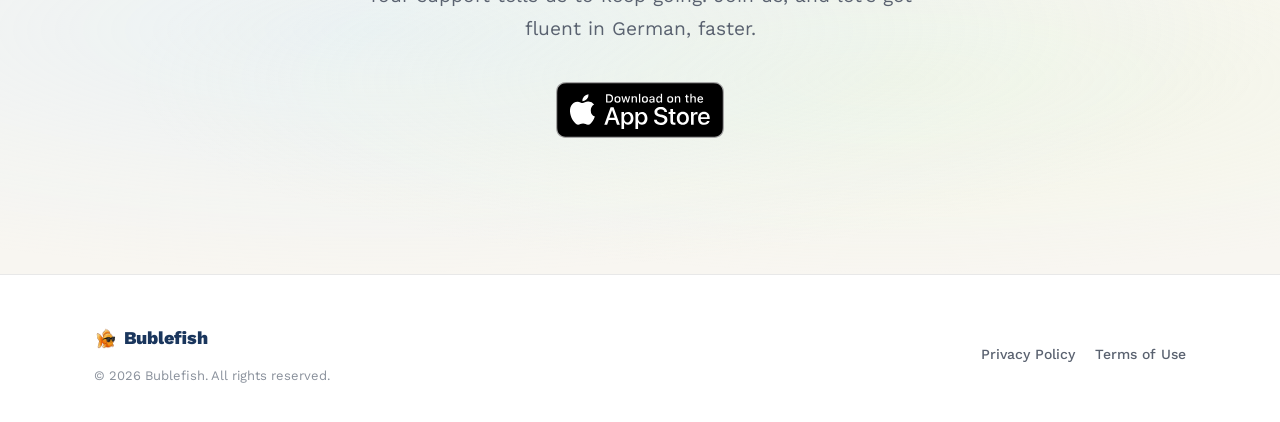
==== commit 22347269: "Restore Ready to dive in heading and mention German" ====
--- a/index.html
+++ b/index.html
@@ -242,8 +242,8 @@
     <section id="download" class="cta-section">
         <div class="container">
             <div class="cta-content">
-                <h2>Your support tells us to keep going.</h2>
-                <p class="lead">Join us, and let's get fluent, faster.</p>
+                <h2>Ready to dive in?</h2>
+                <p class="lead">Your support tells us to keep going. Join us, and let's get fluent in German, faster.</p>
                 <a href="#download" class="app-store-badge">
                     <img src="assets/download-on-the-app-store.svg" alt="Download on the App Store">
                 </a>
